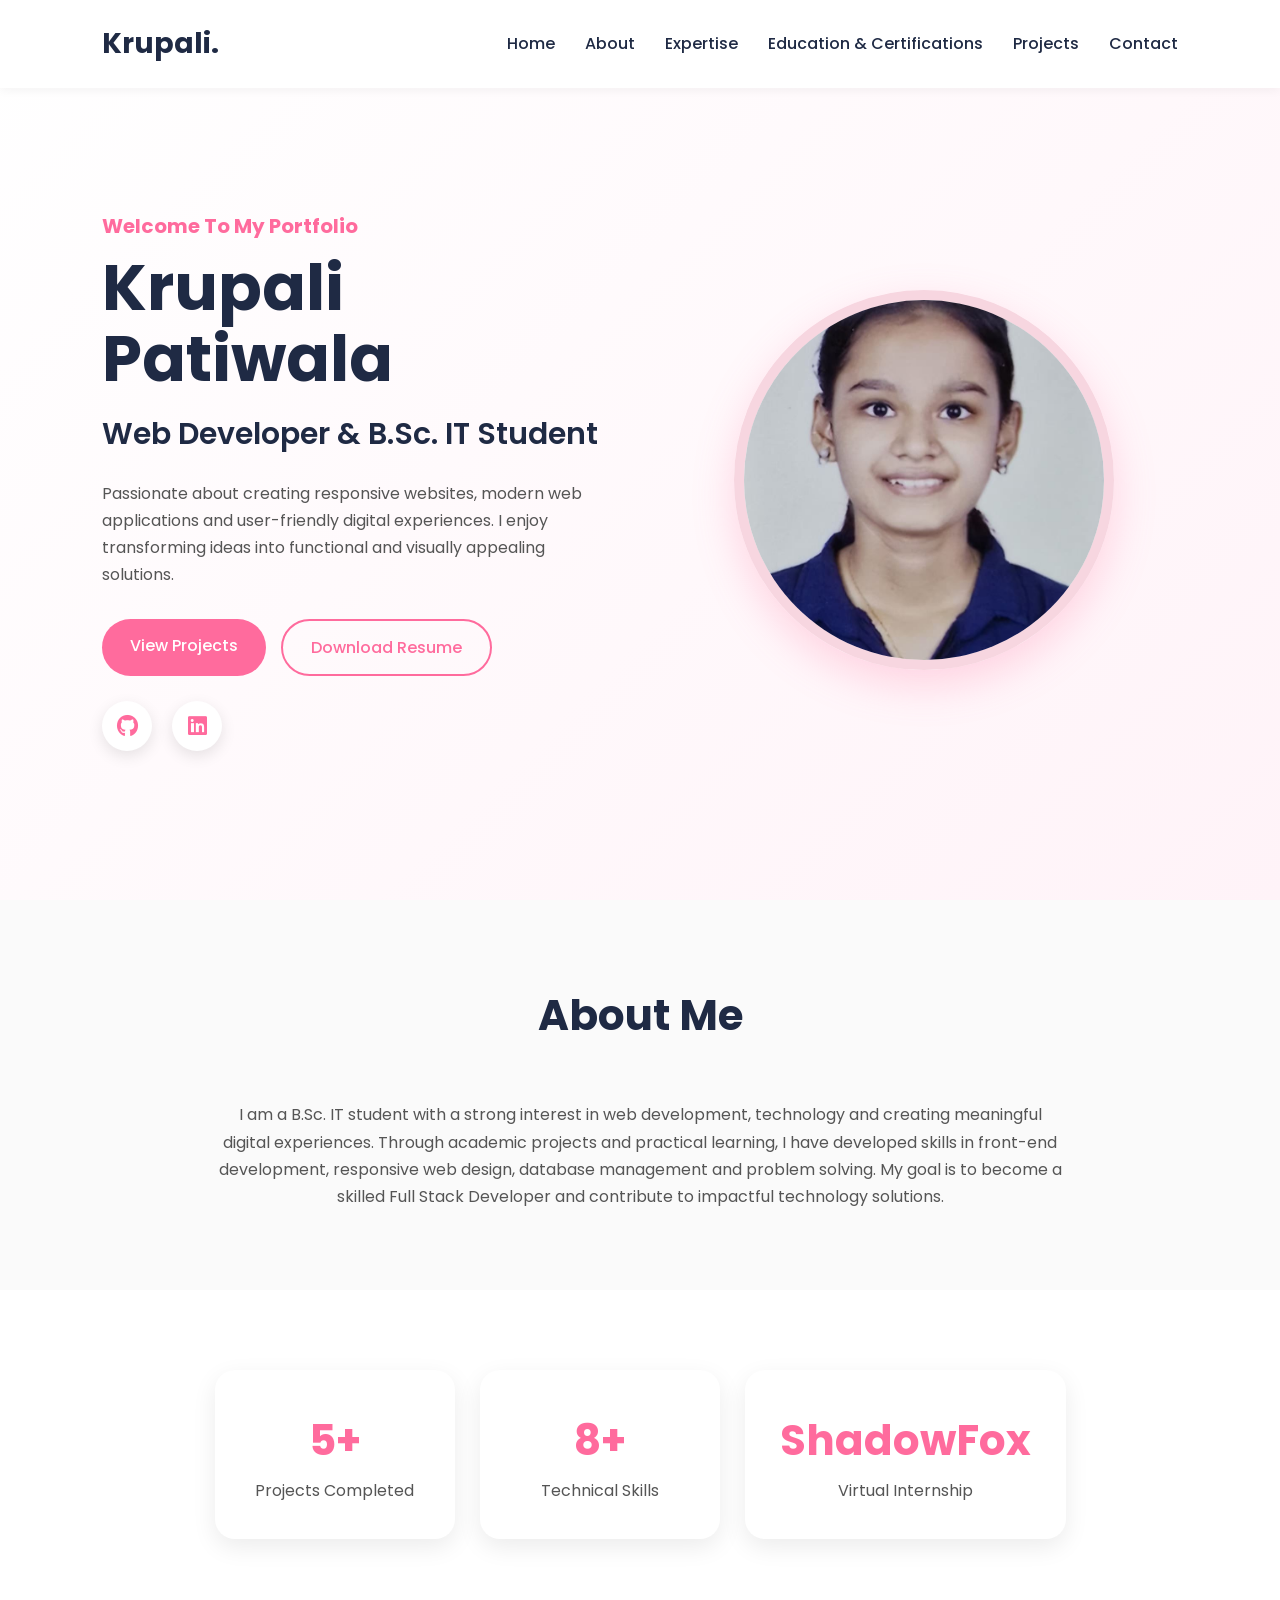
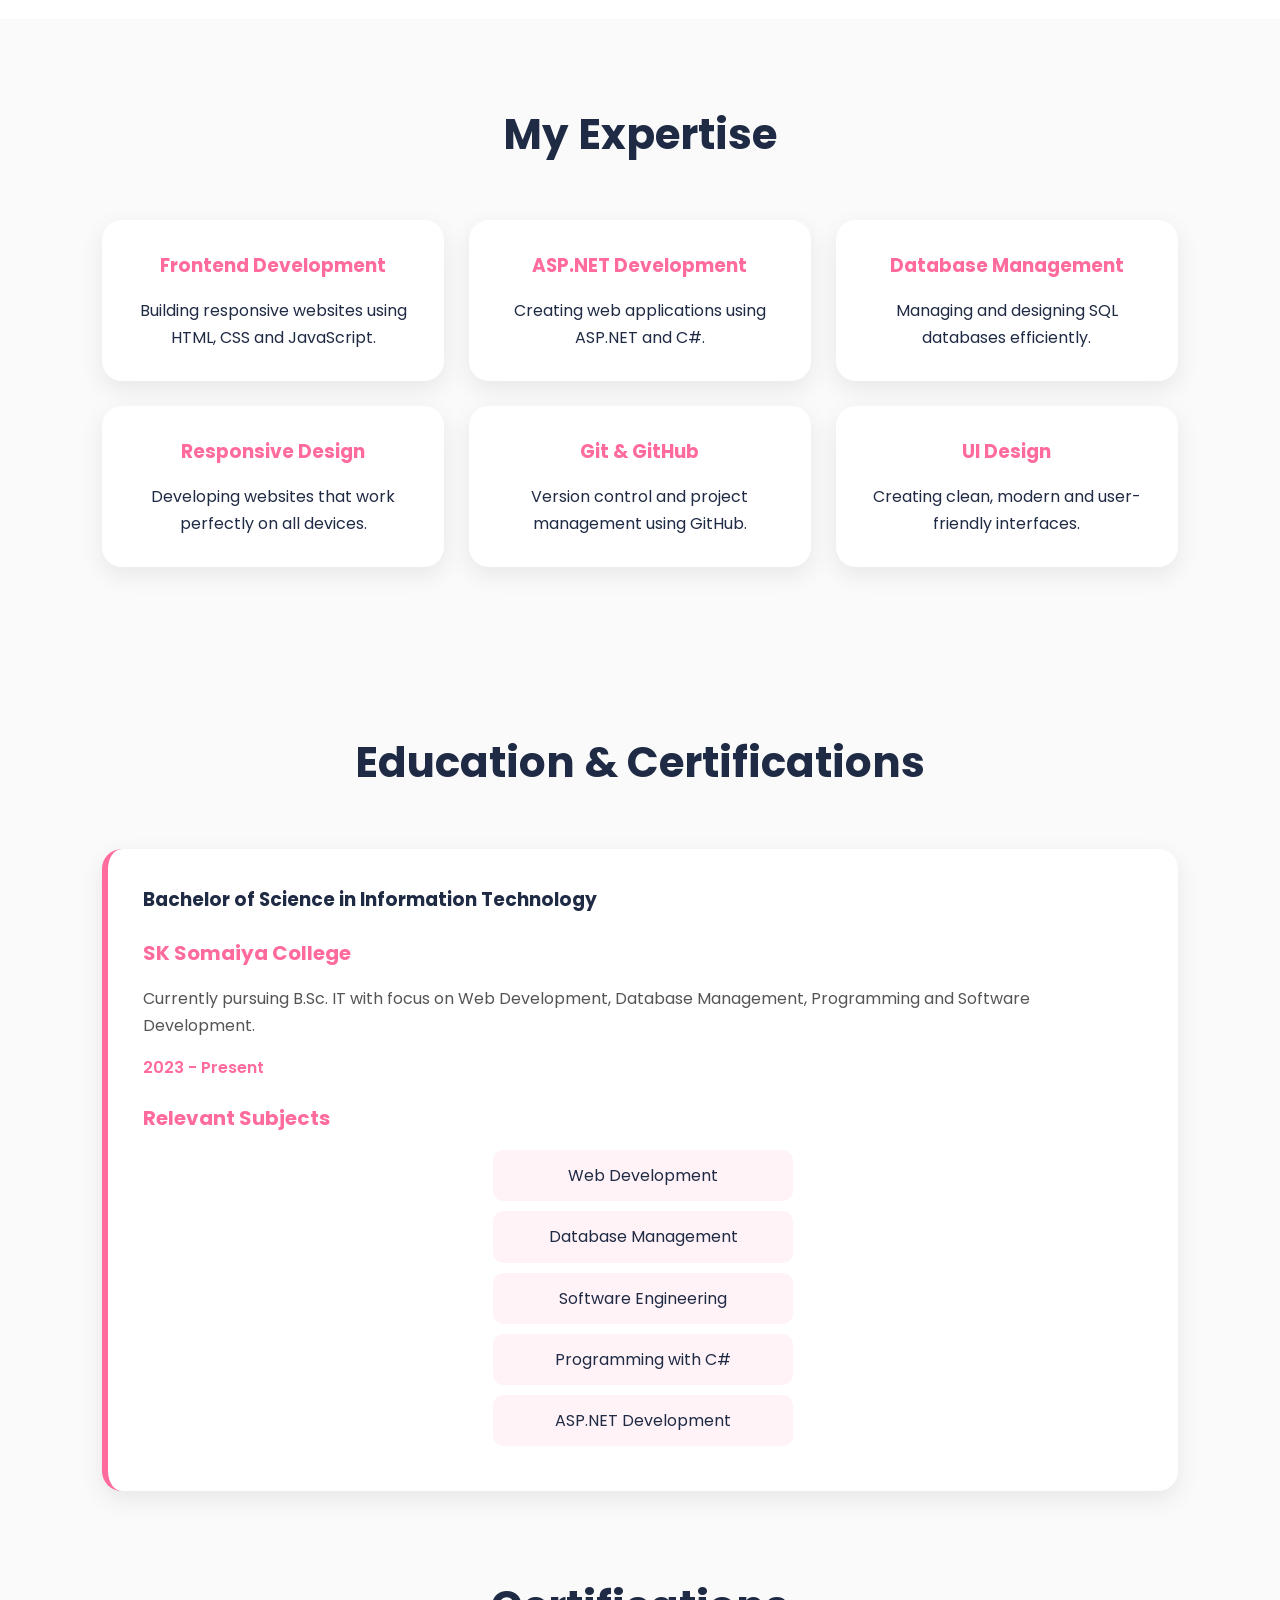
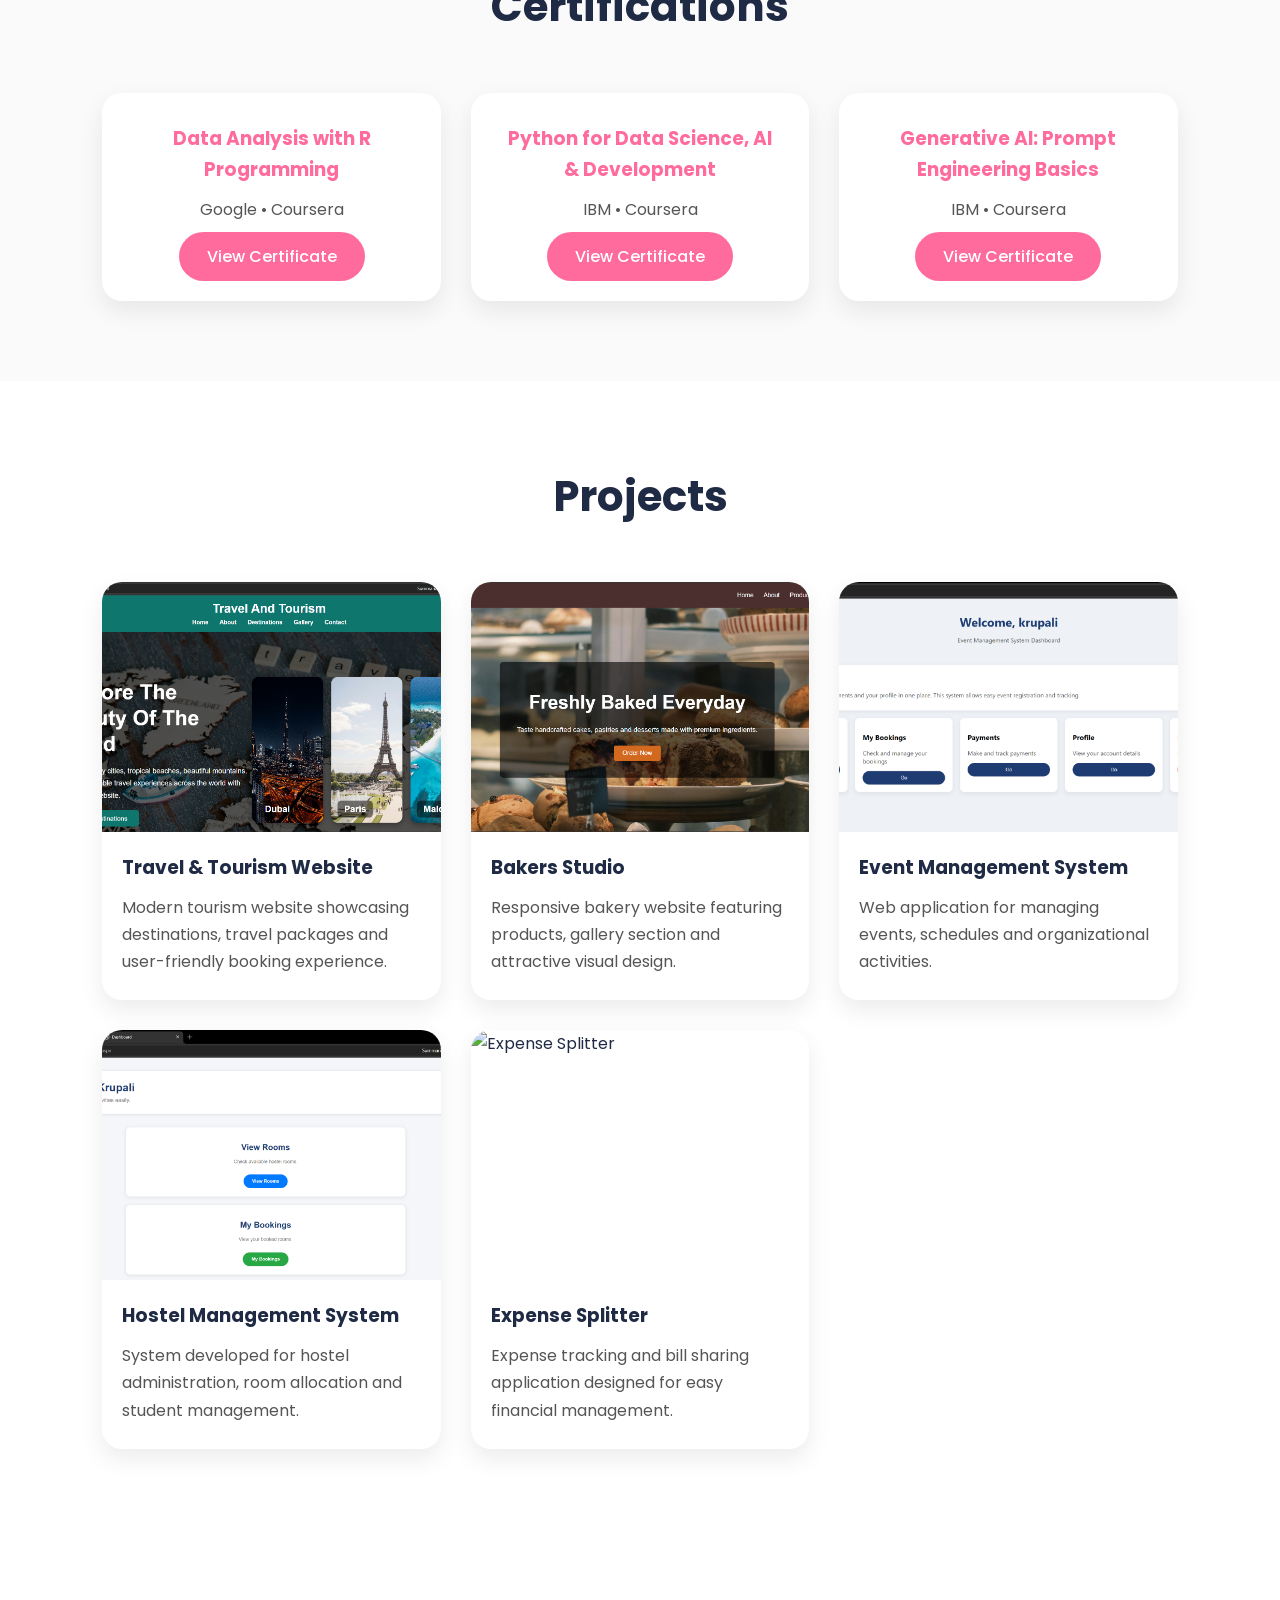
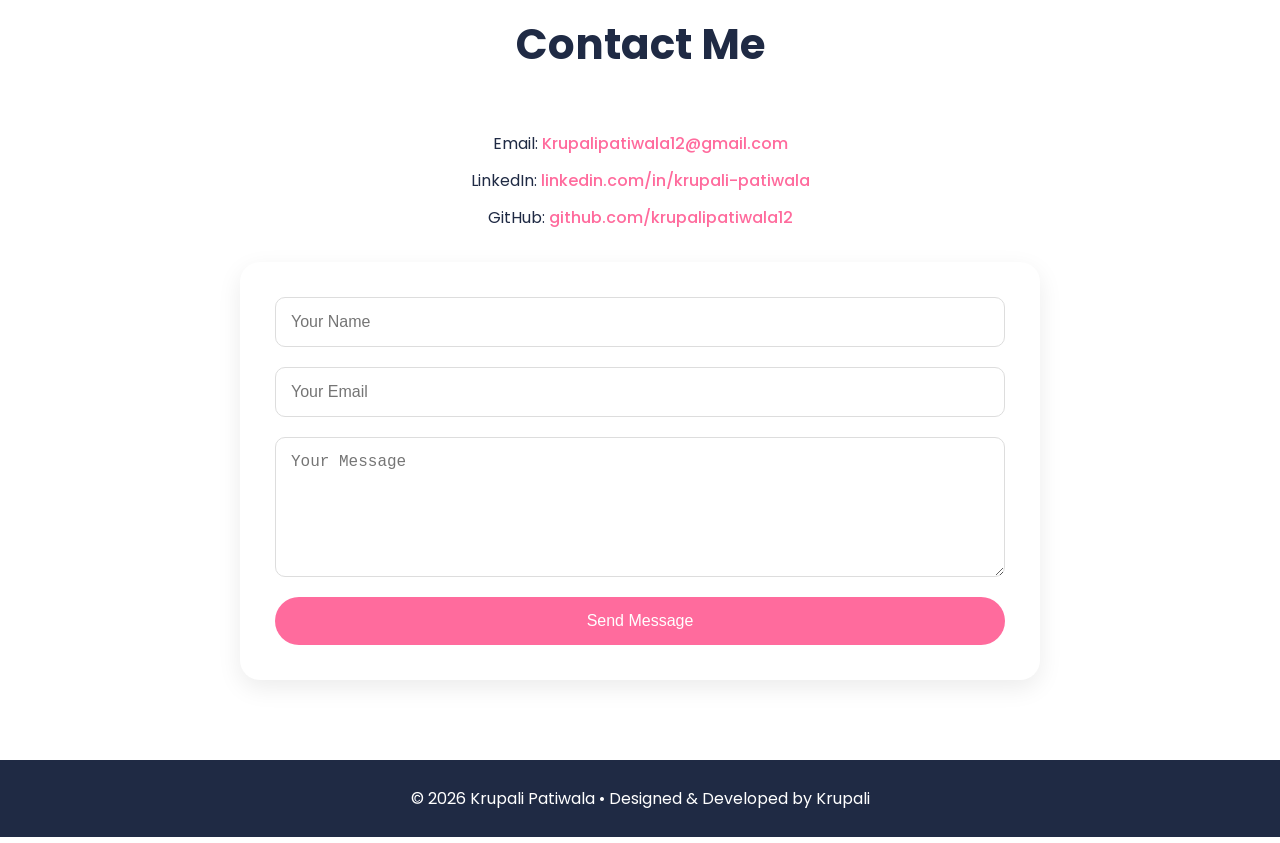
==== index.html @ ee4ca52f "Move website to root" ====
<!DOCTYPE html>
<html lang="en">

<head>
    <meta charset="UTF-8">
    <meta name="viewport" content="width=device-width, initial-scale=1.0">
    <title>Krupali Patiwala | Portfolio</title>

    <link rel="stylesheet" href="style.css">

    <link href="https://fonts.googleapis.com/css2?family=Poppins:wght@300;400;500;600;700&display=swap"
        rel="stylesheet">
    <link rel="stylesheet" href="https://cdnjs.cloudflare.com/ajax/libs/font-awesome/6.5.1/css/all.min.css">    
</head>

<body>

    <nav>
        <div class="logo">Krupali.</div>

        <ul class="nav-links">
    <li><a href="#home">Home</a></li>
    <li><a href="#about">About</a></li>
    <li><a href="#skills">Expertise</a></li>
    <li><a href="#education">Education & Certifications</a></li>
    <li><a href="#projects">Projects</a></li>
    <li><a href="#contact">Contact</a></li>
</ul>
    </nav>

    

    <section class="hero" id="home">

        <div class="hero-text">

            <h3>Welcome To My Portfolio</h3>

            <h1>Krupali Patiwala</h1>

            <h2>Web Developer & B.Sc. IT Student</h2>

            <p>
                Passionate about creating responsive websites,
                modern web applications and user-friendly digital experiences.
                I enjoy transforming ideas into functional and visually appealing solutions.
            </p>

          <div class="hero-buttons">

    <a href="#projects" class="btn">
        View Projects
    </a>

    <a href="resume/resume.pdf" class="btn-outline">
        Download Resume
    </a>

</div>

<div class="social-icons">

    <a href="https://github.com/krupalipatiwala12" target="_blank">
        <i class="fab fa-github"></i>
    </a>

    <a href="https://www.linkedin.com/in/krupali-patiwala" target="_blank">
        <i class="fab fa-linkedin"></i>
    </a>

</div>

        </div>

        <div class="hero-image">
            <img src="images/profile.jpg" alt="Profile Photo">
        </div>

    </section>

    

    <section class="about" id="about">

        <div class="section-title">
            <h2>About Me</h2>
        </div>

        <div class="about-content">

            <p>
                I am a B.Sc. IT student with a strong interest in web development,
                technology and creating meaningful digital experiences.

                Through academic projects and practical learning,
                I have developed skills in front-end development,
                responsive web design, database management and problem solving.

                My goal is to become a skilled Full Stack Developer and
                contribute to impactful technology solutions.
            </p>

        </div>

    </section>

    

    <section class="stats">

        <div class="stat-box">
            <h2>5+</h2>
            <p>Projects Completed</p>
        </div>

        <div class="stat-box">
            <h2>8+</h2>
            <p>Technical Skills</p>
        </div>

        <div class="stat-box">
            <h2>ShadowFox</h2>
            <p>Virtual Internship</p>
        </div>

    </section>

    <section class="expertise" id="skills">

    <div class="section-title">
        <h2>My Expertise</h2>
    </div>

    <div class="expertise-grid">

        <div class="expertise-card">
            <h3>Frontend Development</h3>
            <p>Building responsive websites using HTML, CSS and JavaScript.</p>
        </div>

        <div class="expertise-card">
            <h3>ASP.NET Development</h3>
            <p>Creating web applications using ASP.NET and C#.</p>
        </div>

        <div class="expertise-card">
            <h3>Database Management</h3>
            <p>Managing and designing SQL databases efficiently.</p>
        </div>

        <div class="expertise-card">
            <h3>Responsive Design</h3>
            <p>Developing websites that work perfectly on all devices.</p>
        </div>

        <div class="expertise-card">
            <h3>Git & GitHub</h3>
            <p>Version control and project management using GitHub.</p>
        </div>

        <div class="expertise-card">
            <h3>UI Design</h3>
            <p>Creating clean, modern and user-friendly interfaces.</p>
        </div>

    </div>

</section>

<section class="education" id="education">

    <div class="section-title">
        <h2>Education & Certifications</h2>
    </div>

    <div class="education-card">

        <h3>Bachelor of Science in Information Technology</h3>

        <h4>SK Somaiya College</h4>

        <p>
            Currently pursuing B.Sc. IT with focus on
            Web Development, Database Management,
            Programming and Software Development.
        </p>

        <span>2023 - Present</span>

        <h4 class="subject-heading">Relevant Subjects</h4>

        <ul class="subjects-list">
            <li>Web Development</li>
            <li>Database Management</li>
            <li>Software Engineering</li>
            <li>Programming with C#</li>
            <li>ASP.NET Development</li>
        </ul>

    </div>

    <div class="section-title certificate-title">
        <h2>Certifications</h2>
    </div>

    <div class="certificate-container">

        <div class="certificate-card">
            <h3>Data Analysis with R Programming</h3>
            <p>Google • Coursera</p>
            <a href="certificate/Data-Analysis-with-R-Programming.pdf"
               target="_blank"
               class="btn">
               View Certificate
            </a>
        </div>

        <div class="certificate-card">
            <h3>Python for Data Science, AI & Development</h3>
            <p>IBM • Coursera</p>
            <a href="certificate/Python-for-Data-Science-AI-and-Development.pdf"
               target="_blank"
               class="btn">
               View Certificate
            </a>
        </div>

        <div class="certificate-card">
            <h3>Generative AI: Prompt Engineering Basics</h3>
            <p>IBM • Coursera</p>
            <a href="certificate/Generative-AI-Prompt-Engineering-Basics.pdf"
               target="_blank"
               class="btn">
               View Certificate
            </a>
        </div>

    </div>

</section>

    <section class="projects" id="projects">

        <div class="section-title">
            <h2>Projects</h2>
        </div>

        <div class="project-container">

            <div class="project-card">

                <img src="images/travel-tourism.png" alt="Travel & Tourism">

                <h3>Travel & Tourism Website</h3>

                <p>
                    Modern tourism website showcasing destinations,
                    travel packages and user-friendly booking experience.
                </p>

            </div>

            <div class="project-card">

                <img src="images/bakers-studio.png" alt="Bakers Studio">

                <h3>Bakers Studio</h3>

                <p>
                    Responsive bakery website featuring products,
                    gallery section and attractive visual design.
                </p>

            </div>

            <div class="project-card">

                <img src="images/event-management.png" alt="Event Management">

                <h3>Event Management System</h3>

                <p>
                    Web application for managing events,
                    schedules and organizational activities.
                </p>

            </div>

            <div class="project-card">

                <img src="images/hostel-management.png" alt="Hostel Management">

                <h3>Hostel Management System</h3>

                <p>
                    System developed for hostel administration,
                    room allocation and student management.
                </p>

            </div>

            <div class="project-card">

                <img src="images/expense-splitter.png" alt="Expense Splitter">

                <h3>Expense Splitter</h3>

                <p>
                    Expense tracking and bill sharing application
                    designed for easy financial management.
                </p>

            </div>

        </div>

    </section>



    <section class="contact" id="contact">

        <div class="section-title">
            <h2>Contact Me</h2>
        </div>

        <div class="contact-container">

            <div class="contact-info">

                <p>Email:
                <a href="mailto:Krupalipatiwala12@gmail.com">
                Krupalipatiwala12@gmail.com
        </a>
                </p>

                <p>LinkedIn:
                <a href="https://www.linkedin.com/in/krupali-patiwala" target="_blank">
                linkedin.com/in/krupali-patiwala
        </a>
                </p>

                <p>GitHub:
                <a href="https://github.com/krupalipatiwala12" target="_blank">
                github.com/krupalipatiwala12
        </a>
           </p>

            </div>

            <form>

                <input type="text" placeholder="Your Name" required>

                <input type="email" placeholder="Your Email" required>

                <textarea rows="6" placeholder="Your Message"></textarea>

                <button type="submit">
                    Send Message
                </button>

            </form>
       <p id="success-message">
          Message Sent Successfully 
      </p>
        </div>

    </section>

    

    <footer>

        <p>
            © 2026 Krupali Patiwala • Designed & Developed by Krupali
        </p>

    </footer>

    <script src="script.js"></script>

</body>

</html>
---- style.css ----
*{
    margin:0;
    padding:0;
    box-sizing:border-box;
}

html{
    scroll-behavior:smooth;
}

body{
    font-family:'Poppins',sans-serif;
    background:#ffffff;
    color:#1F2A44;
    line-height:1.7;
}

nav{
    position:fixed;
    top:0;
    width:100%;
    background:#ffffff;
    display:flex;
    justify-content:space-between;
    align-items:center;
    padding:20px 8%;
    box-shadow:0 2px 15px rgba(0,0,0,0.08);
    z-index:1000;
}

.logo{
    font-size:28px;
    font-weight:700;
    color:#1F2A44;
}

.nav-links{
    display:flex;
    list-style:none;
    gap:30px;
}

.nav-links a{
    text-decoration:none;
    color:#1F2A44;
    font-weight:500;
    transition:.3s;
}

.nav-links a:hover{
    color:#ff6b9d;
}

.hero{
    min-height:100vh;
    display:flex;
    justify-content:space-between;
    align-items:center;
    gap:60px;
    padding:140px 8% 80px;
    background:linear-gradient(135deg,#ffffff,#fff3f8);
}

.hero-text{
    flex:1;
}

.hero-text h3{
    color:#ff6b9d;
    margin-bottom:10px;
    font-size:20px;
}

.hero-text h1{
    font-size:64px;
    line-height:1.1;
    margin-bottom:15px;
}

.hero-text h2{
    font-size:30px;
    font-weight:600;
    margin-bottom:20px;
}

.hero-text p{
    color:#555;
    max-width:650px;
    margin-bottom:30px;
}

.hero-buttons{
    display:flex;
    gap:15px;
}

.btn{
    background:#ff6b9d;
    color:white;
    text-decoration:none;
    padding:13px 28px;
    border-radius:30px;
    transition:.3s;
    font-weight:500;
}

.btn:hover{
    transform:translateY(-4px);
}

.btn-outline{
    border:2px solid #ff6b9d;
    color:#ff6b9d;
    text-decoration:none;
    padding:13px 28px;
    border-radius:30px;
    transition:.3s;
    font-weight:500;
}

.btn-outline:hover{
    background:#ff6b9d;
    color:white;
}

.hero-image{
    flex:1;
    display:flex;
    justify-content:center;
}

.hero-image img{
    width:380px;
    height:380px;
    object-fit:cover;
    border-radius:50%;
    border:10px solid #F7D6E0;
    box-shadow:0 15px 40px rgba(255,107,157,0.25);
}

section{
    padding:100px 8%;
}

.section-title{
    text-align:center;
    margin-bottom:50px;
}

.section-title h2{
    font-size:42px;
}

.about{
    background:#fafafa;
}

.about-content{
    max-width:850px;
    margin:auto;
    text-align:center;
    color:#555;
}

.stats{
    display:flex;
    justify-content:center;
    gap:25px;
    flex-wrap:wrap;
}

.stat-box{
    background:white;
    min-width:240px;
    padding:35px;
    border-radius:20px;
    text-align:center;
    box-shadow:0 8px 25px rgba(0,0,0,0.08);
}

.stat-box h2{
    font-size:42px;
    color:#ff6b9d;
}

.stat-box p{
    color:#555;
}


.education{
    background:#fafafa;
}

.education-card h3{
    margin-bottom:15px;
}

.education-card p{
    margin-bottom:10px;
}

.education-card span{
    color:#ff6b9d;
    font-weight:600;
}

.project-container{
    display:grid;
    grid-template-columns:repeat(auto-fit,minmax(280px,1fr));
    gap:30px;
}

.project-card{
    background:white;
    border-radius:20px;
    overflow:hidden;
    box-shadow:0 10px 25px rgba(0,0,0,0.08);
    transition:.3s;
}

.project-card:hover{
    transform:translateY(-8px);
}

.project-card img{
    width:100%;
    height:250px;
    object-fit:cover;
    display:block;
    transition:.4s;
}

.project-card:hover img{
    transform:scale(1.05);
}

.project-card h3{
    padding:20px 20px 10px;
}

.project-card p{
    padding:0 20px 25px;
    color:#555;
}

.contact-container{
    max-width:800px;
    margin:auto;
}

.contact-info{
    text-align:center;
    margin-bottom:30px;
}

.contact-info p{
    margin-bottom:10px;
}

form{
    display:flex;
    flex-direction:column;
    gap:20px;
}

input,
textarea{
    padding:15px;
    border:1px solid #ddd;
    border-radius:10px;
    font-size:16px;
    outline:none;
}

input:focus,
textarea:focus{
    border-color:#ff6b9d;
}

button{
    background:#ff6b9d;
    color:white;
    border:none;
    padding:15px;
    border-radius:30px;
    font-size:16px;
    cursor:pointer;
    transition:.3s;
}

button:hover{
    transform:translateY(-4px);
}

footer{
    background:#1F2A44;
    color:white;
    text-align:center;
    padding:25px;
}

@media(max-width:900px){

    nav{
        flex-direction:column;
        gap:15px;
    }

    .nav-links{
        flex-wrap:wrap;
        justify-content:center;
        gap:15px;
    }

    .hero{
        flex-direction:column-reverse;
        text-align:center;
        padding-top:180px;
    }

    .hero-buttons{
        justify-content:center;
    }

    .hero-text h1{
        font-size:42px;
    }

    .hero-text h2{
        font-size:24px;
    }

    .hero-image img{
        width:280px;
        height:280px;
    }

    .stats{
        flex-direction:column;
        align-items:center;
    }

    .stat-box{
        width:100%;
        max-width:300px;
    }
}

#success-message {
    display: none;
    text-align: center;
    color: #28a745;
    font-weight: 600;
    margin-top: 15px;
}

.contact-info a{
    color:#ff6b9d;
    text-decoration:none;
    font-weight:500;
}

.contact-info a:hover{
    text-decoration:underline;
}

.expertise{
    background:#fafafa;
}

.expertise-grid{
    display:grid;
    grid-template-columns:repeat(auto-fit,minmax(280px,1fr));
    gap:25px;
}

.expertise-card{
    background:white;
    padding:30px;
    border-radius:20px;
    text-align:center;
    box-shadow:0 8px 25px rgba(0,0,0,0.08);
    transition:0.3s;
}

.expertise-card:hover{
    transform:translateY(-8px);
}

.expertise-card h3{
    color:#ff6b9d;
    margin-bottom:15px;
}

.certificate-container{
    display:grid;
    grid-template-columns:repeat(auto-fit,minmax(320px,1fr));
    gap:30px;
}

.certificate-card{
    background:white;
    padding:30px;
    border-radius:20px;
    text-align:center;
    box-shadow:0 10px 25px rgba(0,0,0,0.08);
    transition:0.3s;
}

.certificate-card:hover{
    transform:translateY(-8px);
}

.certificate-card h3{
    color:#ff6b9d;
    margin-bottom:10px;
}

.certificate-card p{
    color:#555;
    margin-bottom:20px;
}

.education-card{
    background:white;
    padding:35px;
    border-radius:20px;
    box-shadow:0 8px 25px rgba(0,0,0,0.08);
    border-left:6px solid #ff6b9d;
    transition:0.3s;
    text-align:left;
}

.education-card:hover{
    transform:translateY(-5px);
}

.education-card h3{
    margin-bottom:8px;
}

.education-card h4{
    color:#ff6b9d;
    margin-bottom:15px;
}

.education-card p{
    color:#555;
    margin-bottom:15px;
}

.education-card span{
    font-weight:600;
}


form{
    background:white;
    padding:35px;
    border-radius:20px;
    box-shadow:0 8px 25px rgba(0,0,0,0.08);
}

.projects,
.education,
.contact,
.expertise,
.about{
    scroll-margin-top:120px;
}

section{
    padding: 80px 8%;
}

.education-card h4{
    margin-top:20px;
    color:#ff6b9d;
    font-size:20px;
}

.subject-heading{
    margin-top:25px;
    color:#ff6b9d;
}

.subjects-list{
    list-style:none;
    margin-top:15px;
    padding:0;
}

.subjects-list li{
    background:#fff3f8;
    padding:12px;
    margin:10px auto;
    border-radius:10px;
    max-width:300px;
    text-align:center;
}

.certificate-title{
    margin-top:80px;
}


.social-icons{
    display:flex;
    gap:20px;
    margin-top:25px;
}

.social-icons a{
    width:50px;
    height:50px;
    display:flex;
    align-items:center;
    justify-content:center;
    background:white;
    color:#ff6b9d;
    border-radius:50%;
    text-decoration:none;
    font-size:22px;
    box-shadow:0 5px 15px rgba(0,0,0,0.1);
    transition:0.3s;
}

.social-icons a:hover{
    transform:translateY(-5px);
    background:#ff6b9d;
    color:white;
}

@media(max-width:900px){

    .social-icons{
        justify-content:center;
    }

}

@media(max-width:900px){

    nav{
        flex-direction:column;
        gap:10px;
        padding:15px;
    }

    .nav-links{
        flex-wrap:wrap;
        justify-content:center;
        gap:12px;
        font-size:14px;
    }

    .hero{
        flex-direction:column-reverse;
        text-align:center;
        padding:170px 20px 80px;
    }

    .hero-image img{
        width:250px;
        height:250px;
    }

    .hero-text h1{
        font-size:38px;
    }

    .hero-text h2{
        font-size:20px;
    }

    .hero-text p{
        font-size:15px;
    }

.hero-buttons{
    flex-direction:column;
    align-items:center;
}

.btn,
.btn-outline{
    width:220px;
    text-align:center;
}

    .social-icons{
        justify-content:center;
    }

    .project-container,
    .expertise-grid,
    .certificate-container{
        grid-template-columns:1fr;
    }

    .section-title h2{
        font-size:30px;
    }

    section{
        padding:70px 20px;
    }

    .education-card,
    form{
        padding:25px;
    }

    .project-card img{
        height:220px;
    }
}

.btn,
.btn-outline{
    transition:0.3s ease;
}

.btn:hover,
.btn-outline:hover{
    transform:translateY(-4px) scale(1.03);
}

.hero-text{
    animation:fadeUp 1s ease;
}

.hero-image{
    animation:fadeIn 1.2s ease;
}

@keyframes fadeUp{
    from{
        opacity:0;
        transform:translateY(30px);
    }
    to{
        opacity:1;
        transform:translateY(0);
    }
}

@keyframes fadeIn{
    from{
        opacity:0;
        transform:scale(.9);
    }
    to{
        opacity:1;
        transform:scale(1);
    }
}
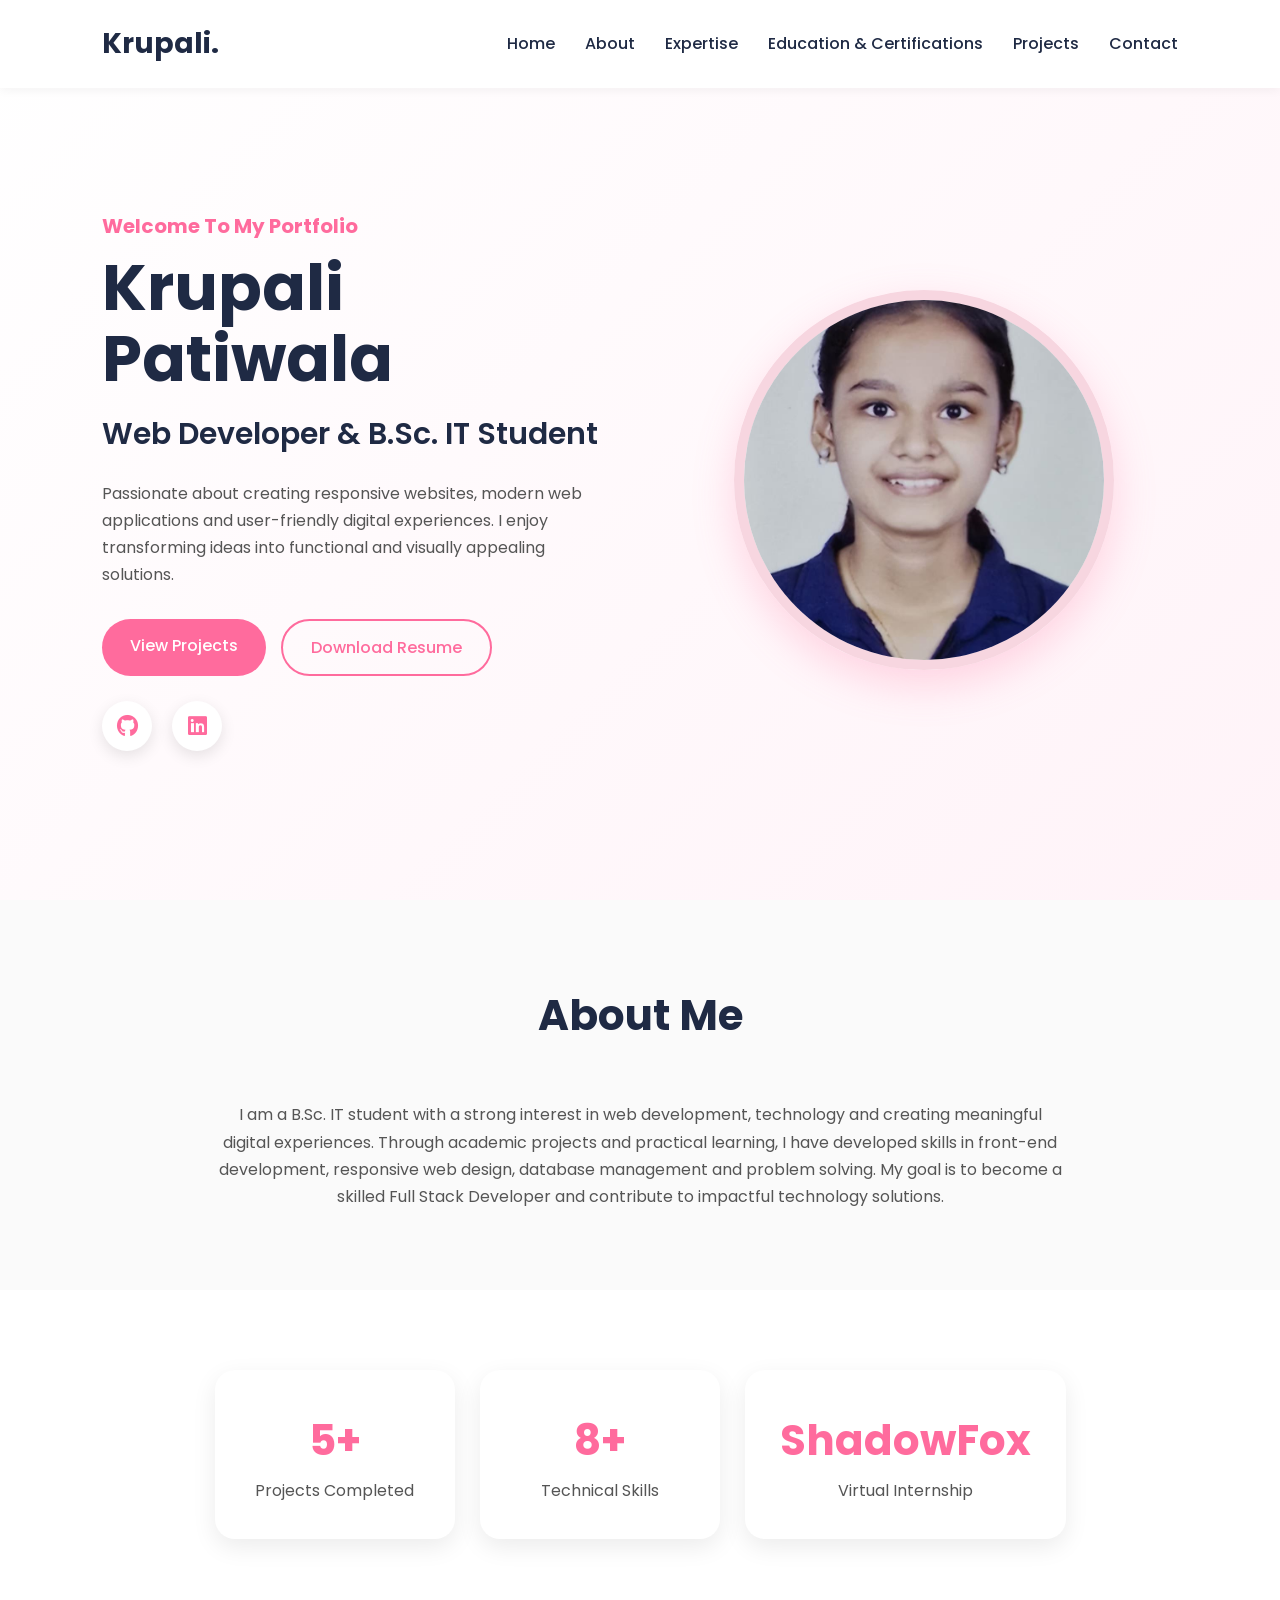
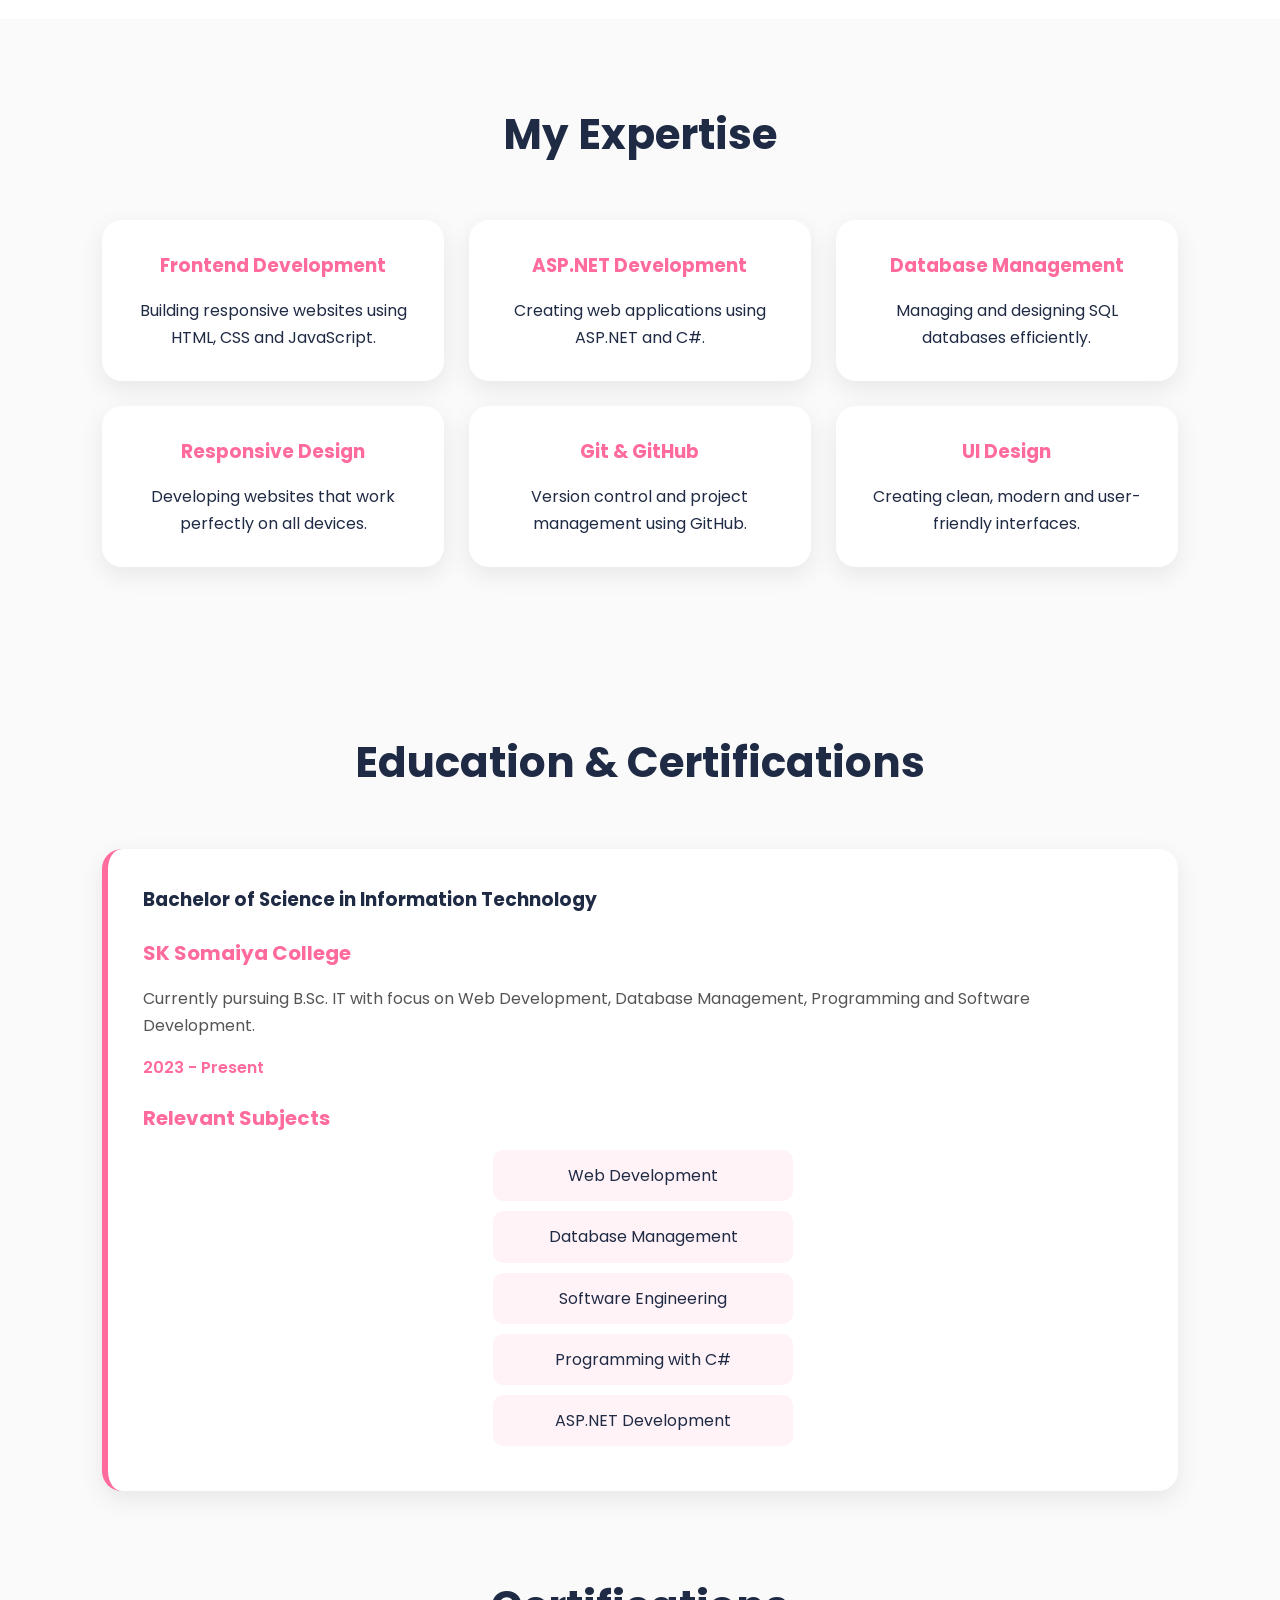
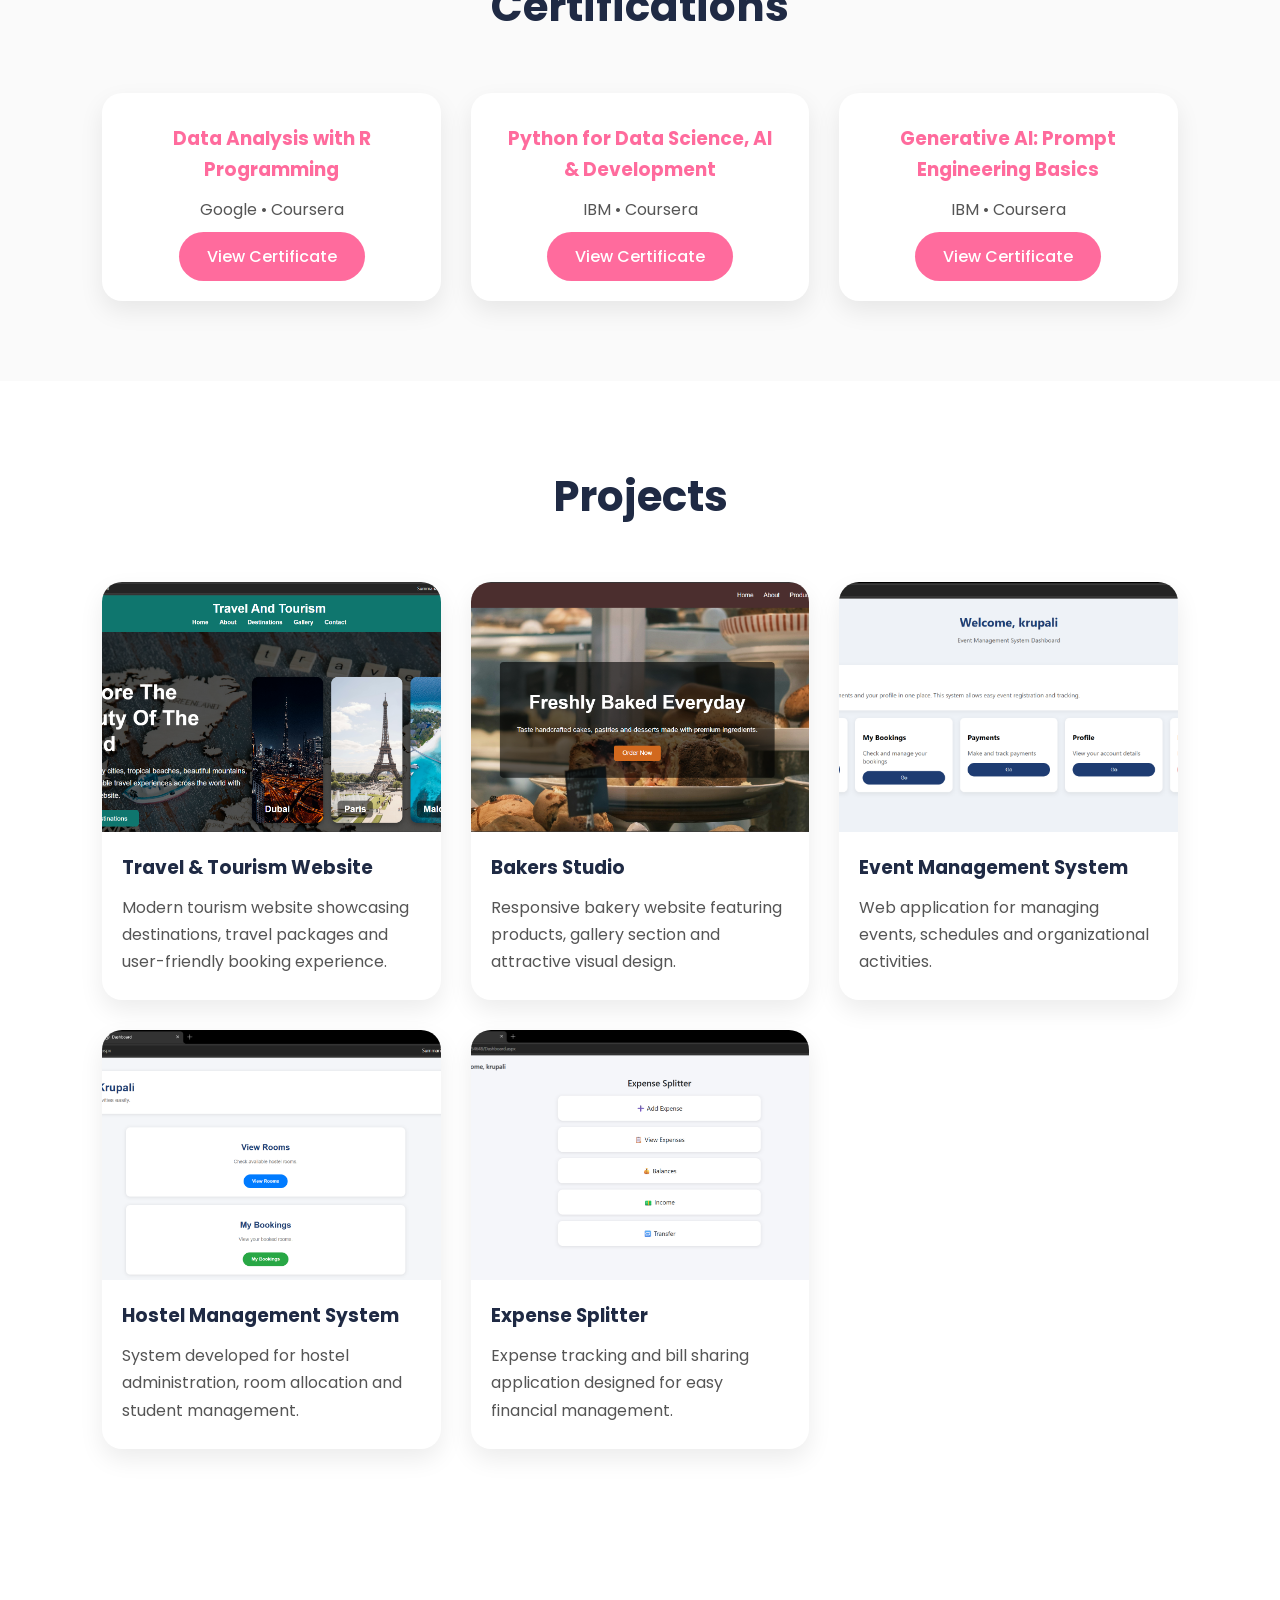
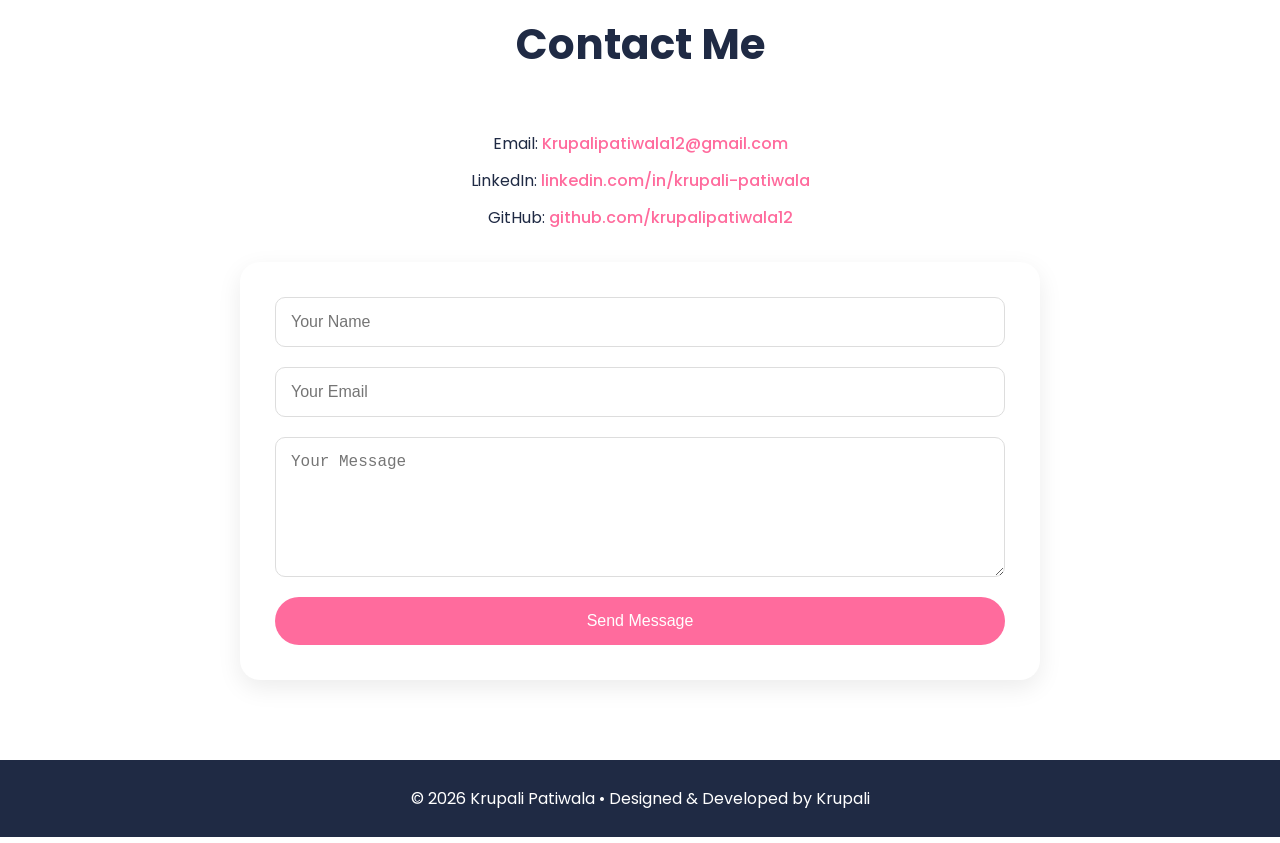
==== commit daf079e8: "Fix broken Expense Splitter image path" ====
--- a/index.html
+++ b/index.html
@@ -301,7 +301,7 @@
 
             <div class="project-card">
 
-                <img src="images/expense-splitter.png" alt="Expense Splitter">
+                <img src="images/expense.png" alt="Expense Splitter">
 
                 <h3>Expense Splitter</h3>
 
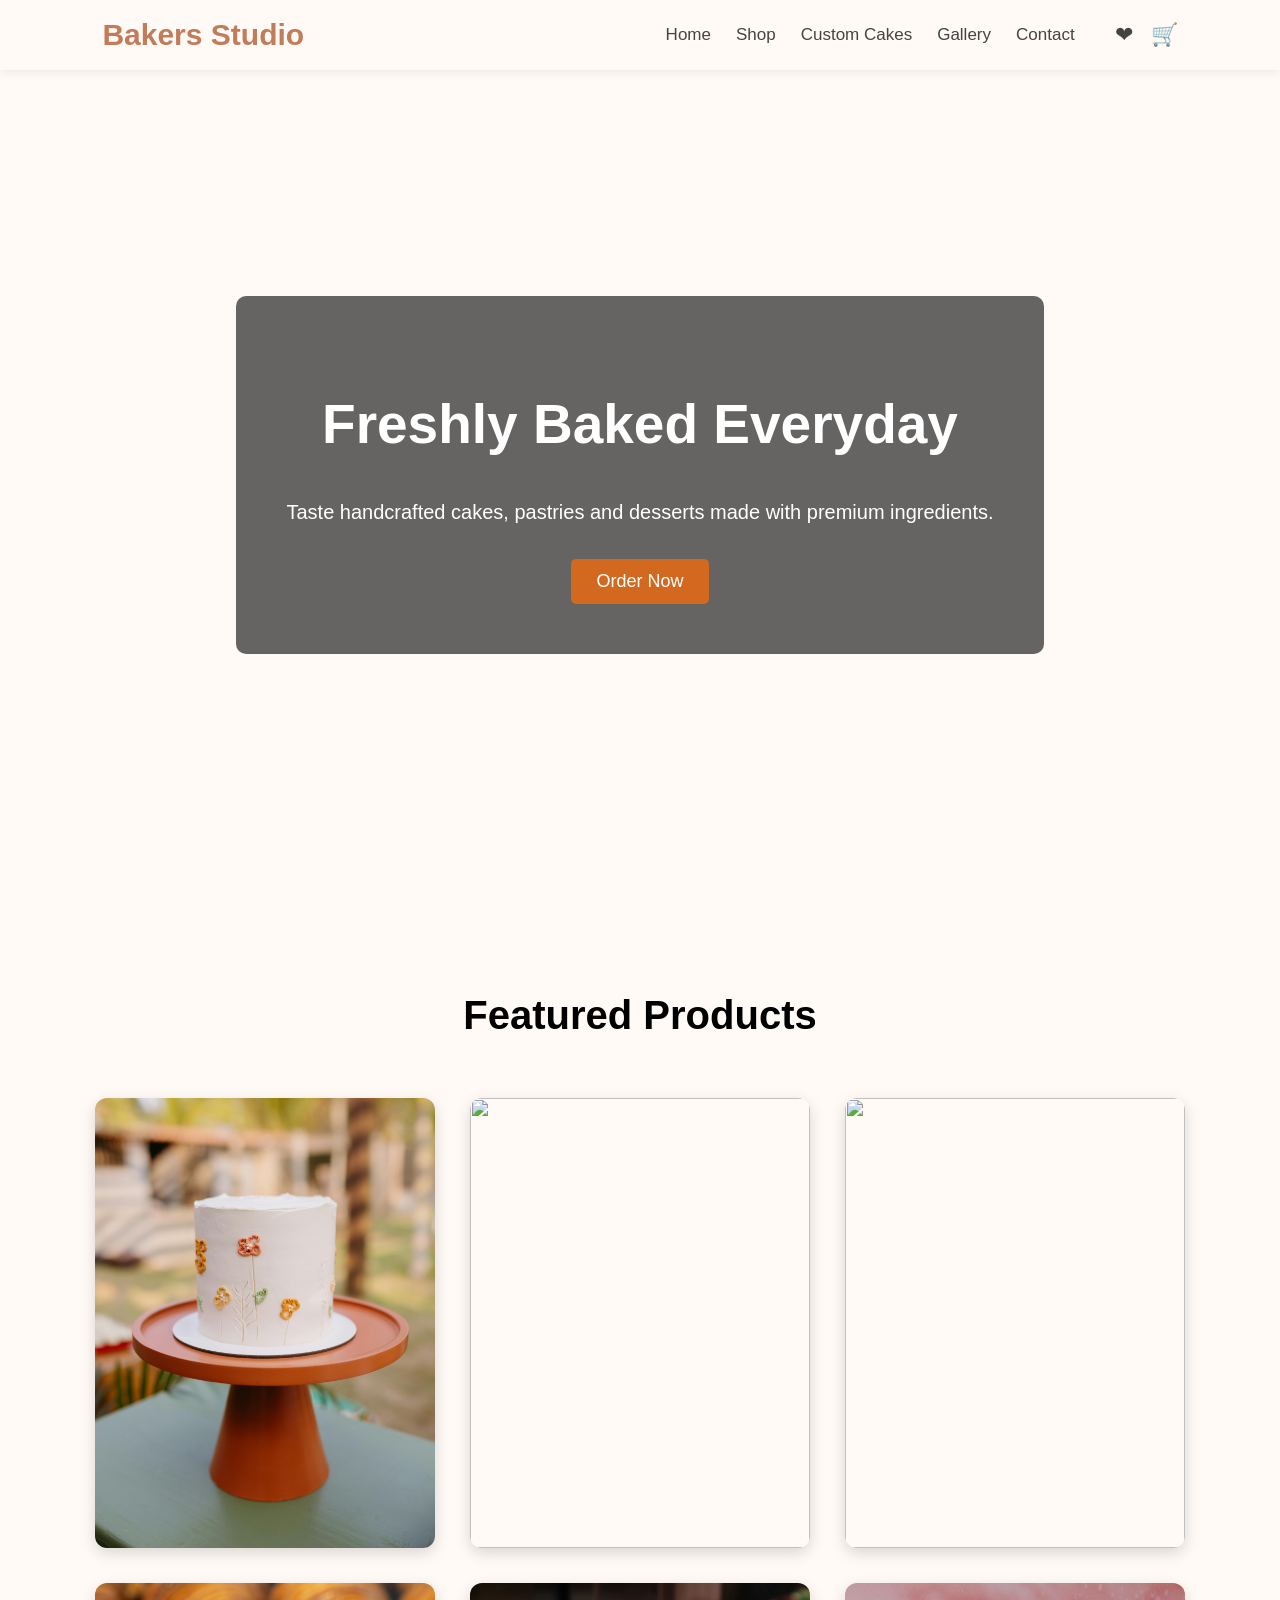
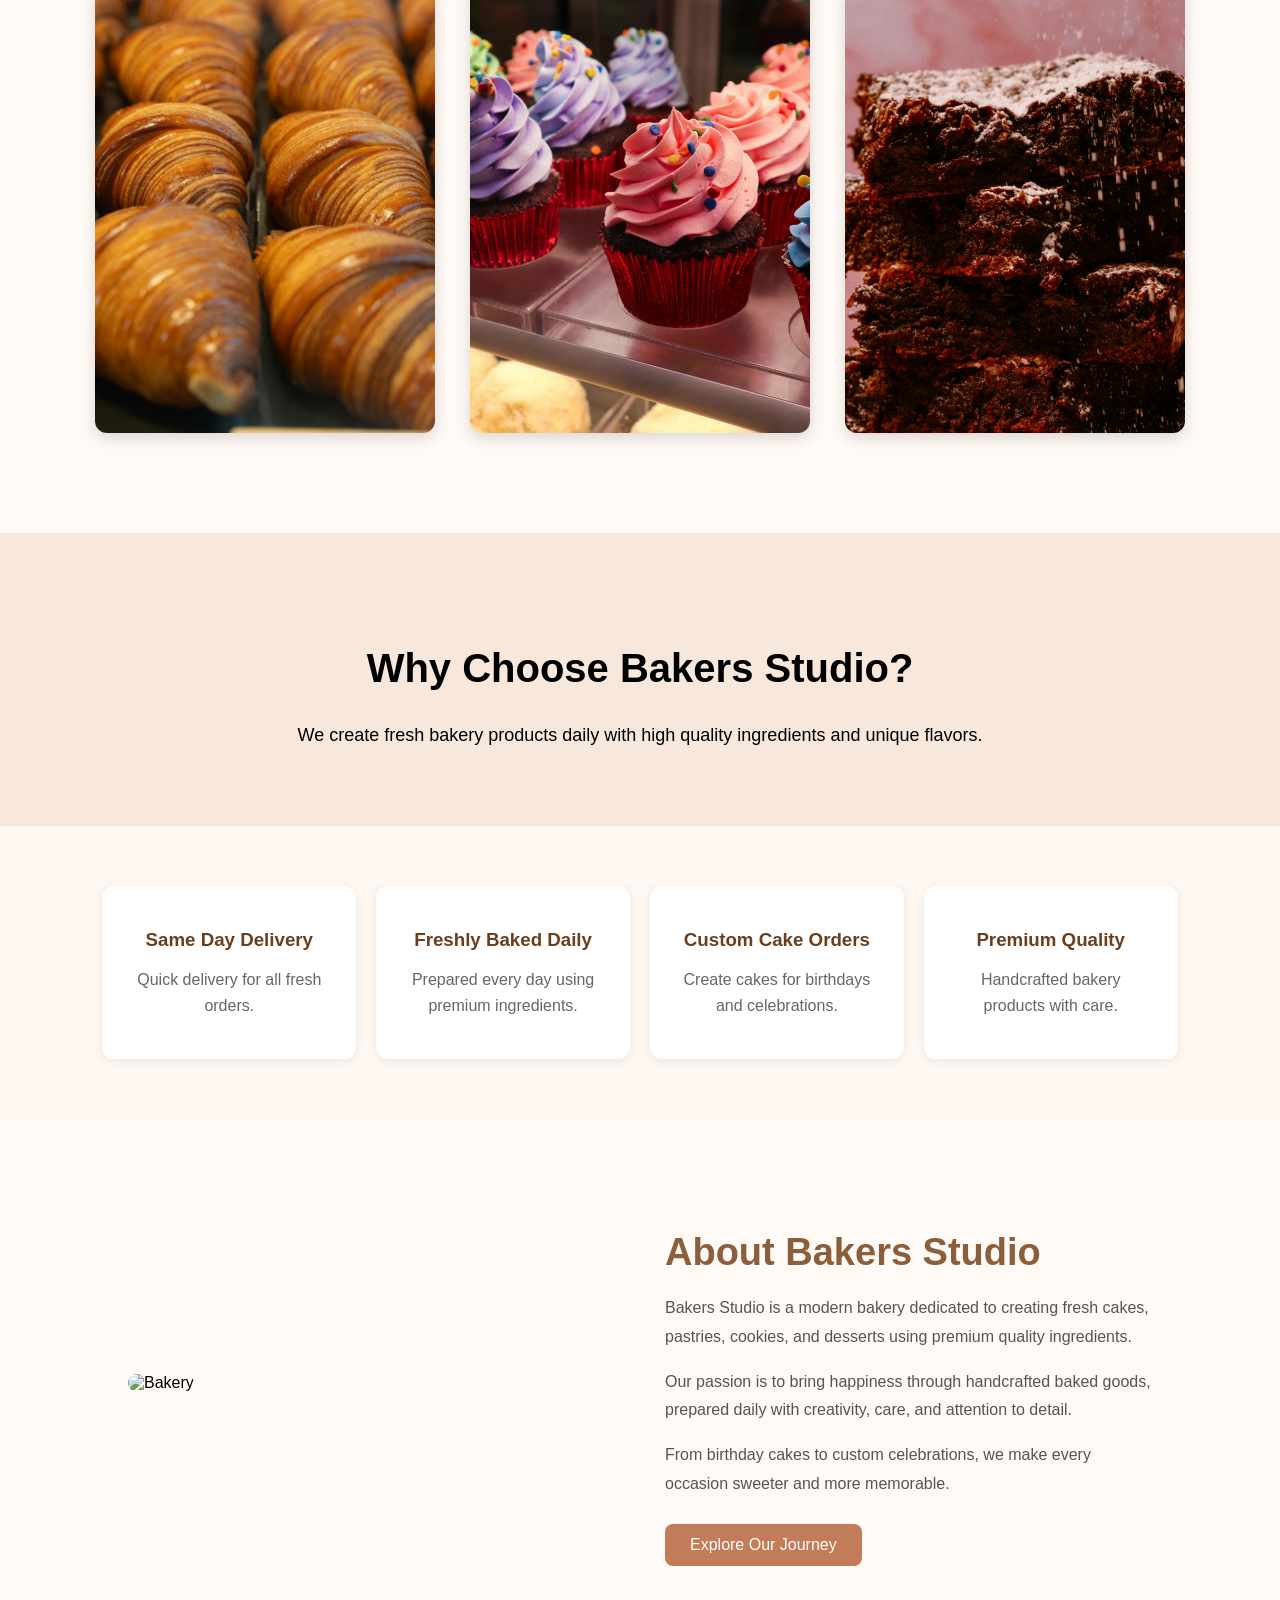
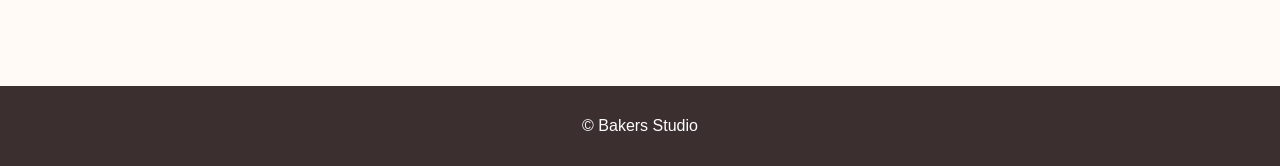
==== commit f4b0cddc: "Initial commit" ====
--- a/index.html
+++ b/index.html
@@ -1,385 +1,185 @@
 <!DOCTYPE html>
-<html lang="en">
+<html>
 
 <head>
-    <meta charset="UTF-8">
-    <meta name="viewport" content="width=device-width, initial-scale=1.0">
-    <title>Krupali Patiwala | Portfolio</title>
-
+<meta name="viewport" content="width=device-width, initial-scale=1.0">
+    <title>Bakers Studio</title>
     <link rel="stylesheet" href="style.css">
-
-    <link href="https://fonts.googleapis.com/css2?family=Poppins:wght@300;400;500;600;700&display=swap"
-        rel="stylesheet">
-    <link rel="stylesheet" href="https://cdnjs.cloudflare.com/ajax/libs/font-awesome/6.5.1/css/all.min.css">    
+    <link rel="stylesheet" href="https://cdnjs.cloudflare.com/ajax/libs/font-awesome/6.5.1/css/all.min.css">
 </head>
 
 <body>
 
+<header>
+
+    <div class="logo">
+        Bakers Studio
+    </div>
+
     <nav>
-        <div class="logo">Krupali.</div>
 
-        <ul class="nav-links">
-    <li><a href="#home">Home</a></li>
-    <li><a href="#about">About</a></li>
-    <li><a href="#skills">Expertise</a></li>
-    <li><a href="#education">Education & Certifications</a></li>
-    <li><a href="#projects">Projects</a></li>
-    <li><a href="#contact">Contact</a></li>
-</ul>
-    </nav>
+        <a href="index.html">Home</a>
 
-    
+        <a href="products.html">Shop</a>
 
-    <section class="hero" id="home">
+        <a href="customcake.html">Custom Cakes</a>
 
-        <div class="hero-text">
+        <a href="gallery.html">Gallery</a>
 
-            <h3>Welcome To My Portfolio</h3>
+        <a href="contact.html">Contact</a>
 
-            <h1>Krupali Patiwala</h1>
+        <div class="nav-icons">
 
-            <h2>Web Developer & B.Sc. IT Student</h2>
+            <a href="wishlist.html">
+                ❤
+            </a>
 
-            <p>
-                Passionate about creating responsive websites,
-                modern web applications and user-friendly digital experiences.
-                I enjoy transforming ideas into functional and visually appealing solutions.
-            </p>
-
-          <div class="hero-buttons">
-
-    <a href="#projects" class="btn">
-        View Projects
-    </a>
-
-    <a href="resume/resume.pdf" class="btn-outline">
-        Download Resume
-    </a>
-
-</div>
-
-<div class="social-icons">
-
-    <a href="https://github.com/krupalipatiwala12" target="_blank">
-        <i class="fab fa-github"></i>
-    </a>
-
-    <a href="https://www.linkedin.com/in/krupali-patiwala" target="_blank">
-        <i class="fab fa-linkedin"></i>
-    </a>
-
-</div>
+            <a href="cart.html">
+                🛒
+            </a>
 
         </div>
 
-        <div class="hero-image">
-            <img src="images/profile.jpg" alt="Profile Photo">
+    </nav>
+
+</header>
+
+<section class="hero">
+
+    <div class="overlay">
+
+        <h1>Freshly Baked Everyday</h1>
+
+        <p>
+            Taste handcrafted cakes, pastries and desserts
+            made with premium ingredients.
+        </p>
+
+        <a href="contact.html" class="btn">Order Now</a>
+
+    </div>
+
+</section>
+
+<section class="products">
+
+    <h2>Featured Products</h2>
+
+    <div class="product-container">
+
+        <div class="card">
+            <img src="images/cake.jpg">
+            <h3>Chocolate Cake</h3>
+            <p>Soft rich chocolate layered cake.</p>
         </div>
 
-    </section>
-
-    
-
-    <section class="about" id="about">
-
-        <div class="section-title">
-            <h2>About Me</h2>
+        <div class="card">
+            <img src="images/pastry.jpg">
+            <h3>Cheese Pastry</h3>
+            <p>Fresh creamy cheese pastries.</p>
         </div>
 
-        <div class="about-content">
-
-            <p>
-                I am a B.Sc. IT student with a strong interest in web development,
-                technology and creating meaningful digital experiences.
-
-                Through academic projects and practical learning,
-                I have developed skills in front-end development,
-                responsive web design, database management and problem solving.
-
-                My goal is to become a skilled Full Stack Developer and
-                contribute to impactful technology solutions.
-            </p>
-
+        <div class="card">
+            <img src="images/donut.jpg">
+            <h3>Classic Donuts</h3>
+            <p>Fresh glazed donuts every day.</p>
         </div>
 
-    </section>
-
-    
-
-    <section class="stats">
-
-        <div class="stat-box">
-            <h2>5+</h2>
-            <p>Projects Completed</p>
+        <div class="card">
+            <img src="images/croissant.jpg">
+            <h3>Butter Croissant</h3>
+            <p>Fresh flaky french croissants.</p>
         </div>
 
-        <div class="stat-box">
-            <h2>8+</h2>
-            <p>Technical Skills</p>
+        <div class="card">
+            <img src="images/cupcake.jpg">
+            <h3>Vanilla Cupcakes</h3>
+            <p>Soft cupcakes with creamy frosting.</p>
         </div>
 
-        <div class="stat-box">
-            <h2>ShadowFox</h2>
-            <p>Virtual Internship</p>
-        </div>
-
-    </section>
-
-    <section class="expertise" id="skills">
-
-    <div class="section-title">
-        <h2>My Expertise</h2>
-    </div>
-
-    <div class="expertise-grid">
-
-        <div class="expertise-card">
-            <h3>Frontend Development</h3>
-            <p>Building responsive websites using HTML, CSS and JavaScript.</p>
-        </div>
-
-        <div class="expertise-card">
-            <h3>ASP.NET Development</h3>
-            <p>Creating web applications using ASP.NET and C#.</p>
-        </div>
-
-        <div class="expertise-card">
-            <h3>Database Management</h3>
-            <p>Managing and designing SQL databases efficiently.</p>
-        </div>
-
-        <div class="expertise-card">
-            <h3>Responsive Design</h3>
-            <p>Developing websites that work perfectly on all devices.</p>
-        </div>
-
-        <div class="expertise-card">
-            <h3>Git & GitHub</h3>
-            <p>Version control and project management using GitHub.</p>
-        </div>
-
-        <div class="expertise-card">
-            <h3>UI Design</h3>
-            <p>Creating clean, modern and user-friendly interfaces.</p>
+        <div class="card">
+            <img src="images/brownie.jpg">
+            <h3>Chocolate Brownies</h3>
+            <p>Rich fudgy brownies with chocolate chips.</p>
         </div>
 
     </div>
 
 </section>
 
-<section class="education" id="education">
+<section class="about-section">
 
-    <div class="section-title">
-        <h2>Education & Certifications</h2>
+    <h2>Why Choose Bakers Studio?</h2>
+
+    <p>
+        We create fresh bakery products daily with
+        high quality ingredients and unique flavors.
+    </p>
+
+</section>
+
+<section class="features">
+
+    <div class="feature-box">
+        <h3>Same Day Delivery</h3>
+        <p>Quick delivery for all fresh orders.</p>
     </div>
 
-    <div class="education-card">
+    <div class="feature-box">
+        <h3>Freshly Baked Daily</h3>
+        <p>Prepared every day using premium ingredients.</p>
+    </div>
 
-        <h3>Bachelor of Science in Information Technology</h3>
+    <div class="feature-box">
+        <h3>Custom Cake Orders</h3>
+        <p>Create cakes for birthdays and celebrations.</p>
+    </div>
 
-        <h4>SK Somaiya College</h4>
+    <div class="feature-box">
+        <h3>Premium Quality</h3>
+        <p>Handcrafted bakery products with care.</p>
+    </div>
+
+</section>
+
+<section class="home-about">
+
+    <div class="home-about-image">
+        <img src="images/bakery.jpg" alt="Bakery">
+    </div>
+
+    <div class="home-about-content">
+
+        <h2>About Bakers Studio</h2>
 
         <p>
-            Currently pursuing B.Sc. IT with focus on
-            Web Development, Database Management,
-            Programming and Software Development.
+            Bakers Studio is a modern bakery dedicated to creating fresh cakes,
+            pastries, cookies, and desserts using premium quality ingredients.
         </p>
 
-        <span>2023 - Present</span>
+        <p>
+            Our passion is to bring happiness through handcrafted baked goods,
+            prepared daily with creativity, care, and attention to detail.
+        </p>
 
-        <h4 class="subject-heading">Relevant Subjects</h4>
+        <p>
+            From birthday cakes to custom celebrations, we make every occasion
+            sweeter and more memorable.
+        </p>
 
-        <ul class="subjects-list">
-            <li>Web Development</li>
-            <li>Database Management</li>
-            <li>Software Engineering</li>
-            <li>Programming with C#</li>
-            <li>ASP.NET Development</li>
-        </ul>
-
-    </div>
-
-    <div class="section-title certificate-title">
-        <h2>Certifications</h2>
-    </div>
-
-    <div class="certificate-container">
-
-        <div class="certificate-card">
-            <h3>Data Analysis with R Programming</h3>
-            <p>Google • Coursera</p>
-            <a href="certificate/Data-Analysis-with-R-Programming.pdf"
-               target="_blank"
-               class="btn">
-               View Certificate
-            </a>
-        </div>
-
-        <div class="certificate-card">
-            <h3>Python for Data Science, AI & Development</h3>
-            <p>IBM • Coursera</p>
-            <a href="certificate/Python-for-Data-Science-AI-and-Development.pdf"
-               target="_blank"
-               class="btn">
-               View Certificate
-            </a>
-        </div>
-
-        <div class="certificate-card">
-            <h3>Generative AI: Prompt Engineering Basics</h3>
-            <p>IBM • Coursera</p>
-            <a href="certificate/Generative-AI-Prompt-Engineering-Basics.pdf"
-               target="_blank"
-               class="btn">
-               View Certificate
-            </a>
-        </div>
+        <a href="about.html" class="about-btn">
+    Explore Our Journey
+</a>
 
     </div>
 
 </section>
 
-    <section class="projects" id="projects">
+<footer>
 
-        <div class="section-title">
-            <h2>Projects</h2>
-        </div>
+    <p>© Bakers Studio</p>
 
-        <div class="project-container">
-
-            <div class="project-card">
-
-                <img src="images/travel-tourism.png" alt="Travel & Tourism">
-
-                <h3>Travel & Tourism Website</h3>
-
-                <p>
-                    Modern tourism website showcasing destinations,
-                    travel packages and user-friendly booking experience.
-                </p>
-
-            </div>
-
-            <div class="project-card">
-
-                <img src="images/bakers-studio.png" alt="Bakers Studio">
-
-                <h3>Bakers Studio</h3>
-
-                <p>
-                    Responsive bakery website featuring products,
-                    gallery section and attractive visual design.
-                </p>
-
-            </div>
-
-            <div class="project-card">
-
-                <img src="images/event-management.png" alt="Event Management">
-
-                <h3>Event Management System</h3>
-
-                <p>
-                    Web application for managing events,
-                    schedules and organizational activities.
-                </p>
-
-            </div>
-
-            <div class="project-card">
-
-                <img src="images/hostel-management.png" alt="Hostel Management">
-
-                <h3>Hostel Management System</h3>
-
-                <p>
-                    System developed for hostel administration,
-                    room allocation and student management.
-                </p>
-
-            </div>
-
-            <div class="project-card">
-
-                <img src="images/expense.png" alt="Expense Splitter">
-
-                <h3>Expense Splitter</h3>
-
-                <p>
-                    Expense tracking and bill sharing application
-                    designed for easy financial management.
-                </p>
-
-            </div>
-
-        </div>
-
-    </section>
-
-
-
-    <section class="contact" id="contact">
-
-        <div class="section-title">
-            <h2>Contact Me</h2>
-        </div>
-
-        <div class="contact-container">
-
-            <div class="contact-info">
-
-                <p>Email:
-                <a href="mailto:Krupalipatiwala12@gmail.com">
-                Krupalipatiwala12@gmail.com
-        </a>
-                </p>
-
-                <p>LinkedIn:
-                <a href="https://www.linkedin.com/in/krupali-patiwala" target="_blank">
-                linkedin.com/in/krupali-patiwala
-        </a>
-                </p>
-
-                <p>GitHub:
-                <a href="https://github.com/krupalipatiwala12" target="_blank">
-                github.com/krupalipatiwala12
-        </a>
-           </p>
-
-            </div>
-
-            <form>
-
-                <input type="text" placeholder="Your Name" required>
-
-                <input type="email" placeholder="Your Email" required>
-
-                <textarea rows="6" placeholder="Your Message"></textarea>
-
-                <button type="submit">
-                    Send Message
-                </button>
-
-            </form>
-       <p id="success-message">
-          Message Sent Successfully 
-      </p>
-        </div>
-
-    </section>
-
-    
-
-    <footer>
-
-        <p>
-            © 2026 Krupali Patiwala • Designed & Developed by Krupali
-        </p>
-
-    </footer>
-
-    <script src="script.js"></script>
+</footer>
 
 </body>
-
 </html>
--- a/style.css
+++ b/style.css
@@ -1,658 +1,1581 @@
-*{
+body{
     margin:0;
-    padding:0;
-    box-sizing:border-box;
-}
-
-html{
-    scroll-behavior:smooth;
-}
-
-body{
-    font-family:'Poppins',sans-serif;
-    background:#ffffff;
-    color:#1F2A44;
-    line-height:1.7;
-}
-
-nav{
-    position:fixed;
-    top:0;
-    width:100%;
-    background:#ffffff;
+    font-family:Arial,sans-serif;
+    background:#fffaf5;
+}
+
+header{
     display:flex;
     justify-content:space-between;
     align-items:center;
-    padding:20px 8%;
-    box-shadow:0 2px 15px rgba(0,0,0,0.08);
+    padding:18px 8%;
+    background:#fffaf5;
+    box-shadow:0 2px 10px rgba(0,0,0,0.08);
+    position:sticky;
+    top:0;
     z-index:1000;
 }
 
 .logo{
+    font-size:30px;
+    font-weight:bold;
+    color:#c27c5a;
+}
+
+nav{
+    display:flex;
+    align-items:center;
+    gap:25px;
+}
+
+nav a{
+    text-decoration:none;
+    color:#444;
+    font-size:17px;
+    font-weight:500;
+    transition:0.3s;
+}
+
+nav a:hover{
+    color:#c27c5a;
+}
+
+.nav-icons{
+    display:flex;
+    align-items:center;
+    gap:18px;
+    margin-left:15px;
+}
+
+.nav-icons a{
+    font-size:22px;
+}
+
+.nav-icons a:hover{
+    transform:scale(1.15);
+}
+
+.hero{
+    background:url("images/bakery.jpg");
+    background-size:cover;
+    background-position:center;
+    height:90vh;
+    display:flex;
+    justify-content:center;
+    align-items:center;
+}
+
+.overlay{
+    background:rgba(0,0,0,0.6);
+    padding:50px;
+    text-align:center;
+    color:white;
+    border-radius:10px;
+}
+
+.overlay h1{
+    font-size:55px;
+}
+
+.overlay p{
+    font-size:20px;
+}
+
+.btn{
+    display:inline-block;
+    padding:12px 25px;
+    background:#d2691e;
+    color:white;
+    text-decoration:none;
+    font-size:18px;
+    border-radius:5px;
+    margin-top:15px;
+    transition:0.3s;
+}
+
+.btn:hover{
+    background:#a0522d;
+}
+
+.about-btn{
+    display:inline-block;
+    margin-top:10px;
+    padding:12px 25px;
+    background:#c27c5a;
+    color:white;
+    text-decoration:none;
+    border-radius:8px;
+    transition:0.3s;
+}
+
+.about-btn:hover{
+    background:#a86444;
+}
+
+.cart-btn{
+    background:#6b3f1d;
+    color:white;
+    border:none;
+    padding:10px 15px;
+    border-radius:5px;
+    cursor:pointer;
+    margin-top:10px;
+}
+
+.cart-btn:hover{
+    background:#8b5a2b;
+}
+
+.wish-btn{
+    background:#f4f4f4;
+    color:#333;
+    border:none;
+    padding:10px 15px;
+    border-radius:5px;
+    cursor:pointer;
+    margin-top:10px;
+    margin-left:5px;
+}
+
+.wish-btn:hover{
+    background:#ddd;
+}
+
+.products{
+    padding:80px 40px;
+    text-align:center;
+}
+
+.products h2{
+    font-size:40px;
+    margin-bottom:40px;
+}
+
+.product-container{
+    display:flex;
+    justify-content:center;
+    gap:35px;
+    flex-wrap:wrap;
+    padding:20px;
+}
+
+.card{
+    width:340px;
+    height:450px;
+    position:relative;
+    overflow:hidden;
+    border-radius:12px;
+    box-shadow:0 5px 15px rgba(0,0,0,0.15);
+    cursor:pointer;
+    transition:0.4s ease;
+}
+
+.card:hover{
+    transform:translateY(-15px);
+    box-shadow:0 12px 30px rgba(0,0,0,0.2);
+}
+
+.card img{
+    width:100%;
+    height:100%;
+    object-fit:cover;
+    transition:0.5s;
+}
+
+.card-content{
+    position:absolute;
+    bottom:0;
+    left:0;
+    width:100%;
+    text-align:center;
+    color:white;
+    padding:25px 20px;
+    box-sizing:border-box;
+    background:linear-gradient(
+        to top,
+        rgba(0,0,0,0.75),
+        rgba(0,0,0,0.45),
+        rgba(0,0,0,0)
+    );
+}
+
+.card-content h3{
+    margin:0 0 10px;
+    font-size:22px;
+    line-height:1.3;
+}
+
+.card-content p{
+    margin:0;
+    font-size:15px;
+    line-height:1.5;
+}
+
+.product-hover{
+    position:absolute;
+    top:0;
+    left:0;
+    width:100%;
+    height:100%;
+    background:rgba(75,46,46,0.92);
+    color:white;
+    display:flex;
+    flex-direction:column;
+    justify-content:center;
+    align-items:center;
+    text-align:center;
+    opacity:0;
+    visibility:hidden;
+    transition:0.5s;
+    box-sizing:border-box;
+    padding:40px 25px;
+}
+
+.product-hover h3{
+    font-size:30px;
+    line-height:1.3;
+    margin:0 0 20px;
+}
+
+.product-hover p{
+    font-size:17px;
+    line-height:1.7;
+    margin:0;
+}
+
+.product-hover span{
+    margin-top:25px;
     font-size:28px;
-    font-weight:700;
-    color:#1F2A44;
-}
-
-.nav-links{
-    display:flex;
-    list-style:none;
-    gap:30px;
-}
-
-.nav-links a{
-    text-decoration:none;
-    color:#1F2A44;
-    font-weight:500;
-    transition:.3s;
-}
-
-.nav-links a:hover{
-    color:#ff6b9d;
-}
-
-.hero{
-    min-height:100vh;
-    display:flex;
-    justify-content:space-between;
+    font-weight:bold;
+    color:#ffd27f;
+}
+
+.card:hover .product-hover{
+    opacity:1;
+    visibility:visible;
+}
+
+.card:hover img{
+    transform:scale(1.1);
+}
+
+.home-about{
+    display:flex;
     align-items:center;
-    gap:60px;
-    padding:140px 8% 80px;
-    background:linear-gradient(135deg,#ffffff,#fff3f8);
-}
-
-.hero-text{
+    justify-content:center;
+    gap:50px;
+    padding:80px 10%;
+    background:#fffaf5;
+    flex-wrap:wrap;
+}
+
+.home-about-image{
     flex:1;
 }
 
-.hero-text h3{
-    color:#ff6b9d;
+.home-about-image img{
+    width:100%;
+    max-width:500px;
+    border-radius:15px;
+}
+
+.home-about-content{
+    flex:1;
+}
+
+.home-about-content h2{
+    font-size:38px;
+    margin-bottom:20px;
+    color:#8b5e3c;
+}
+
+.home-about-content p{
+    line-height:1.8;
+    margin-bottom:15px;
+    color:#555;
+}
+
+.features{
+    display:grid;
+    grid-template-columns:repeat(auto-fit,minmax(220px,1fr));
+    gap:20px;
+    padding:60px 8%;
+    background:#fff7f2;
+}
+
+.feature-box{
+    background:white;
+    padding:25px;
+    text-align:center;
+    border-radius:12px;
+    box-shadow:0 2px 10px rgba(0,0,0,0.08);
+    transition:0.3s;
+}
+
+.feature-box:hover{
+    transform:translateY(-5px);
+}
+
+.feature-box h3{
     margin-bottom:10px;
-    font-size:20px;
-}
-
-.hero-text h1{
-    font-size:64px;
-    line-height:1.1;
+    color:#6b3f1d;
+}
+
+.feature-box p{
+    color:#666;
+    line-height:1.6;
+}
+
+footer{
+    text-align:center;
+    padding:15px;
+    background:#3b2f2f;
+    color:white;
+    margin-top:40px;
+}
+.about-hero{
+    height:300px;
+    background:url("images/bakery.jpg") center/cover;
+    display:flex;
+    justify-content:center;
+    align-items:center;
+    position:relative;
+    color:white;
+    text-align:center;
+}
+
+.about-overlay{
+    background:rgba(0,0,0,0.5);
+    width:100%;
+    height:100%;
+    display:flex;
+    flex-direction:column;
+    justify-content:center;
+}
+
+.about-banner{
+    text-align:center;
+    padding:80px 10%;
+    background:#fff5ef;
+}
+
+.about-banner h1{
+    font-size:45px;
     margin-bottom:15px;
 }
 
-.hero-text h2{
-    font-size:30px;
-    font-weight:600;
+.about-banner p{
+    font-size:18px;
+    color:#555;
+}
+
+.about-content{
+    display:flex;
+    justify-content:center;
+    align-items:center;
+    gap:50px;
+    padding:80px;
+    flex-wrap:wrap;
+}
+
+.about-text{
+    width:500px;
+}
+
+.about-text h2{
+    font-size:40px;
+    color:#4b2e2e;
+}
+
+.about-text p{
+    font-size:18px;
+    line-height:1.8;
+    color:#555;
+}
+
+.about-image img{
+    width:500px;
+    border-radius:10px;
+    box-shadow:0 5px 15px rgba(0,0,0,0.2);
+}
+
+.about-section{
+    padding:80px;
+    text-align:center;
+    background:#f8e8dc;
+}
+
+.about-section h2{
+    font-size:40px;
+}
+
+.about-section p{
+    font-size:18px;
+    width:70%;
+    margin:auto;
+}
+
+.journey-section{
+    display:flex;
+    align-items:center;
+    justify-content:center;
+    gap:50px;
+    padding:80px 10%;
+    flex-wrap:wrap;
+}
+
+.journey-text{
+    flex:1;
+    min-width:300px;
+}
+
+.journey-text h2{
+    color:#c27c5a;
+    font-size:32px;
     margin-bottom:20px;
 }
 
-.hero-text p{
+.journey-text p{
+    font-size:17px;
+    line-height:1.8;
     color:#555;
-    max-width:650px;
-    margin-bottom:30px;
-}
-
-.hero-buttons{
-    display:flex;
-    gap:15px;
-}
-
-.btn{
-    background:#ff6b9d;
-    color:white;
-    text-decoration:none;
-    padding:13px 28px;
-    border-radius:30px;
-    transition:.3s;
-    font-weight:500;
-}
-
-.btn:hover{
-    transform:translateY(-4px);
-}
-
-.btn-outline{
-    border:2px solid #ff6b9d;
-    color:#ff6b9d;
-    text-decoration:none;
-    padding:13px 28px;
-    border-radius:30px;
-    transition:.3s;
-    font-weight:500;
-}
-
-.btn-outline:hover{
-    background:#ff6b9d;
-    color:white;
-}
-
-.hero-image{
+    margin-bottom:15px;
+}
+
+.journey-image{
     flex:1;
-    display:flex;
-    justify-content:center;
-}
-
-.hero-image img{
-    width:380px;
-    height:380px;
+    min-width:300px;
+    text-align:center;
+}
+
+.journey-image img{
+    width:100%;
+    max-width:450px;
+    height:350px;
     object-fit:cover;
-    border-radius:50%;
-    border:10px solid #F7D6E0;
-    box-shadow:0 15px 40px rgba(255,107,157,0.25);
-}
-
-section{
-    padding:100px 8%;
-}
-
-.section-title{
-    text-align:center;
-    margin-bottom:50px;
-}
-
-.section-title h2{
-    font-size:42px;
-}
-
-.about{
-    background:#fafafa;
-}
-
-.about-content{
-    max-width:850px;
+    border-radius:15px;
+    box-shadow:0 4px 15px rgba(0,0,0,0.15);
+}
+
+.mission{
+    padding:40px 10%;
+    text-align:center;
+}
+
+.mission h2{
+    font-size:32px;
+    margin-bottom:20px;
+}
+
+.mission p{
+    max-width:900px;
     margin:auto;
-    text-align:center;
+    line-height:1.8;
+    font-size:18px;
+}
+
+.mission-section{
+    text-align:center;
+    padding:70px 10%;
+    background:#fffaf5;
+}
+
+.mission-section h2{
+    margin-bottom:20px;
+}
+
+.special{
+    text-align:center;
+    padding:70px 8%;
+}
+
+.special h2{
+    color:#c27c5a;
+    font-size:32px;
+    margin-bottom:20px;
+}
+
+.special > p{
+    max-width:800px;
+    margin:0 auto 40px;
+    line-height:1.8;
     color:#555;
 }
 
-.stats{
+.special-section{
+    padding:80px 10%;
+    text-align:center;
+}
+
+.special-container{
     display:flex;
     justify-content:center;
     gap:25px;
     flex-wrap:wrap;
+    margin-top:40px;
+}
+.special-card{
+    width:280px;
+    background:white;
+    padding:25px;
+    border-radius:15px;
+    box-shadow:0 4px 12px rgba(0,0,0,0.1);
+    transition:0.4s ease;
+}
+
+.special-card:hover{
+    transform:translateY(-15px);
+    box-shadow:0 10px 25px rgba(0,0,0,0.2);
+}
+
+.special-card h3{
+    color:#c27c5a;
+    margin-bottom:10px;
+    transition:0.3s ease;
+}
+.special-card:hover h3{
+    color:#a86444;
+}
+.special-card p{
+    color:#555;
+    line-height:1.6;
+}
+
+.stats-section{
+    display:flex;
+    justify-content:center;
+    gap:30px;
+    flex-wrap:wrap;
+    padding:70px 10%;
+    background:#fff5ef;
 }
 
 .stat-box{
+    text-align:center;
+}
+
+.stat-box h2{
+    color:#c27c5a;
+    font-size:40px;
+}
+
+.team-section{
+    padding:80px 10%;
+    text-align:center;
+}
+
+.team-container{
+    display:flex;
+    justify-content:center;
+    gap:30px;
+    flex-wrap:wrap;
+    margin-top:40px;
+}
+
+.team-card{
+    width:250px;
+    transition:0.4s ease;
+}
+
+.team-card:hover{
+    transform:translateY(-15px);
+}
+
+.team-card img{
+    width:100%;
+    height:280px;
+    object-fit:cover;
+    border-radius:12px;
+    transition:0.4s ease;
+}
+
+.team-card:hover img{
+    box-shadow:0 10px 25px rgba(0,0,0,0.2);
+}
+
+.team-card h3{
+    margin-top:15px;
+}
+
+.gallery-banner{
+    text-align:center;
+    padding:60px;
+    background:#f8e8dc;
+}
+
+.gallery-banner h1{
+    font-size:50px;
+    color:#4b2e2e;
+}
+
+.gallery-banner p{
+    font-size:18px;
+    color:#555;
+}
+
+.gallery-container{
+    display:grid;
+    grid-template-columns:repeat(auto-fit,minmax(300px,1fr));
+    gap:25px;
+    padding:60px;
+}
+
+.gallery-item{
+    overflow:hidden;
+    border-radius:10px;
+    box-shadow:0 5px 15px rgba(0,0,0,0.1);
+}
+
+.gallery-item img{
+    width:100%;
+    height:300px;
+    object-fit:cover;
+    transition:0.4s;
+}
+
+.gallery-item img:hover{
+    transform:scale(1.08);
+}
+
+.contact-banner{
+    text-align:center;
+    padding:60px;
+    background:#f8e8dc;
+}
+
+.contact-banner h1{
+    font-size:50px;
+    color:#4b2e2e;
+}
+
+.contact-banner p{
+    font-size:18px;
+    color:#555;
+}
+
+.contact-container{
+    display:flex;
+    justify-content:center;
+    gap:60px;
+    padding:80px;
+    flex-wrap:wrap;
+}
+
+.contact-info{
+    width:400px;
+}
+
+.contact-info h2{
+    font-size:35px;
+    color:#4b2e2e;
+}
+
+.contact-info p{
+    font-size:18px;
+    color:#555;
+    line-height:1.8;
+}
+
+.contact-form{
+    width:450px;
+}
+
+.contact-form h2{
+    font-size:35px;
+    color:#4b2e2e;
+}
+
+.contact-form form{
+    display:flex;
+    flex-direction:column;
+}
+
+.contact-form input,
+.contact-form textarea{
+    margin-bottom:20px;
+    padding:15px;
+    font-size:16px;
+    border:1px solid #ccc;
+    border-radius:5px;
+}
+
+.contact-form textarea{
+    height:150px;
+}
+
+.contact-form button{
+    padding:15px;
+    border:none;
+    background:#a0522d;
+    color:white;
+    font-size:18px;
+    border-radius:5px;
+    cursor:pointer;
+}
+
+.success-message{
+    display:none;
+    margin-top:15px;
+    color:green;
+    font-weight:bold;
+    font-size:16px;
+}
+
+.search-box{
+    text-align:center;
+    margin:20px 0 10px;
+}
+
+.search-box input{
+    width:260px;
+    padding:10px;
+    border:1px solid #ccc;
+    border-radius:25px;
+}
+
+.filter-buttons{
+    text-align:center;
+    margin-bottom:30px;
+}
+
+.filter-buttons button{
+    padding:10px 18px;
+    margin:5px;
+    border:none;
+    border-radius:20px;
+    cursor:pointer;
+    background:#6b3f1d;
+    color:white;
+    font-weight:600;
+    transition:0.3s;
+}
+
+.filter-buttons button:hover{
+    background:#8b5a2b;
+}
+
+.product-count{
+    text-align:center;
+    font-size:14px;
+    color:#777;
+    margin:10px 0 20px;
+}
+
+.best-sellers{
+    margin-top:20px;
+    text-align:center;
+}
+
+.best-sellers h2{
+    margin-bottom:30px;
+}
+
+.best-sellers .product-container{
+    display:flex;
+    justify-content:center;
+    gap:20px;
+    flex-wrap:wrap;
+}
+.best-card{
+    width:250px;
     background:white;
-    min-width:240px;
-    padding:35px;
-    border-radius:20px;
-    text-align:center;
-    box-shadow:0 8px 25px rgba(0,0,0,0.08);
-}
-
-.stat-box h2{
-    font-size:42px;
-    color:#ff6b9d;
-}
-
-.stat-box p{
-    color:#555;
-}
-
-
-.education{
-    background:#fafafa;
-}
-
-.education-card h3{
+    border-radius:10px;
+    overflow:hidden;
+    box-shadow:0 2px 10px rgba(0,0,0,0.1);
+    transition:0.4s ease;
+}
+
+.best-card:hover{
+    transform:translateY(-15px);
+    box-shadow:0 10px 25px rgba(0,0,0,0.2);
+}
+
+.best-card img{
+    width:100%;
+    height:220px;
+    object-fit:cover;
+}
+
+.best-card h3{
+    padding-top:10px;
+}
+
+.best-card p{
+    padding-bottom:15px;
+}
+
+.all-products-title{
+    text-align:center;
+    margin:40px 0 20px;
+}
+
+.custom-cake-banner{
+    text-align:center;
+    padding:80px 20px;
+    background:#f8e8dc;
+}
+
+.custom-cake-banner h1{
     margin-bottom:15px;
-}
-
-.education-card p{
-    margin-bottom:10px;
-}
-
-.education-card span{
-    color:#ff6b9d;
-    font-weight:600;
-}
-
-.project-container{
+    color:#6b3f1d;
+}
+
+.custom-cake-container{
     display:grid;
-    grid-template-columns:repeat(auto-fit,minmax(280px,1fr));
-    gap:30px;
-}
-
-.project-card{
+    grid-template-columns:1fr 1fr;
+    gap:40px;
+    padding:60px 8%;
+    align-items:center;
+}
+
+.custom-banner{
+    background:url("images/customcakebanner.jpg");
+    background-size:cover;
+    background-position:center;
+    height:400px;
+    display:flex;
+    flex-direction:column;
+    justify-content:center;
+    align-items:center;
+    text-align:center;
+    color:white;
+}
+
+.custom-banner h1{
+    font-size:50px;
+    margin-bottom:15px;
+}
+
+.custom-banner p{
+    font-size:20px;
+    width:60%;
+}
+
+.cake-form-section{
+    padding:60px 10%;
+    text-align:center;
+}
+
+.cake-form-section h2{
+    margin-bottom:30px;
+    font-size:35px;
+}
+
+.cake-form{
     background:white;
-    border-radius:20px;
-    overflow:hidden;
-    box-shadow:0 10px 25px rgba(0,0,0,0.08);
-    transition:.3s;
-}
-
-.project-card:hover{
-    transform:translateY(-8px);
-}
-
-.project-card img{
-    width:100%;
-    height:250px;
-    object-fit:cover;
+    max-width:700px;
+    margin:auto;
+    padding:30px;
+    display:flex;
+    flex-direction:column;
+    gap:15px;
+    border-radius:12px;
+    box-shadow:0 2px 10px rgba(0,0,0,0.1);
+}
+
+.cake-form h2{
+    margin-bottom:20px;
+    color:#6b3f1d;
+}
+
+.cake-form label{
     display:block;
-    transition:.4s;
-}
-
-.project-card:hover img{
-    transform:scale(1.05);
-}
-
-.project-card h3{
-    padding:20px 20px 10px;
-}
-
-.project-card p{
-    padding:0 20px 25px;
-    color:#555;
-}
-
-.contact-container{
-    max-width:800px;
-    margin:auto;
-}
-
-.contact-info{
-    text-align:center;
-    margin-bottom:30px;
-}
-
-.contact-info p{
-    margin-bottom:10px;
-}
-
-form{
-    display:flex;
-    flex-direction:column;
-    gap:20px;
-}
-
-input,
-textarea{
+    margin-top:15px;
+    margin-bottom:5px;
+    font-weight:bold;
+}
+
+.cake-form input,
+.cake-form select,
+.cake-form textarea{
     padding:15px;
     border:1px solid #ddd;
+    border-radius:8px;
+    font-size:16px;
+}
+
+.cake-form textarea{
+    height:120px;
+    resize:none;
+}
+
+.cake-form button{
+    width:100%;
+    margin-top:20px;
+    padding:15px;
+    border:none;
+    border-radius:8px;
+    background:#8b5e3c;
+    color:white;
+    font-size:18px;
+    cursor:pointer;
+    transition:0.3s;
+}
+
+.cake-form button:hover{
+    background:#6f472c;
+}
+
+.cake-preview img{
+    width:100%;
+    border-radius:12px;
+}
+
+.cake-preview h3{
+    margin-top:20px;
+    color:#6b3f1d;
+}
+
+.cake-preview p{
+    margin-top:10px;
+    line-height:1.7;
+}
+
+.cake-preview ul{
+    margin-top:15px;
+    padding-left:20px;
+}
+
+.cake-preview li{
+    margin-bottom:8px;
+}
+
+.cake-gallery{
+    padding:60px 10%;
+    text-align:center;
+}
+
+.cake-gallery h2{
+    margin-bottom:30px;
+    font-size:35px;
+}
+
+.cake-gallery-container{
+    display:grid;
+    grid-template-columns:repeat(auto-fit,minmax(250px,1fr));
+    gap:25px;
+}
+.cake-item{
+    background:white;
     border-radius:10px;
+    overflow:hidden;
+    box-shadow:0 2px 10px rgba(0,0,0,0.1);
+    transition:0.4s ease;
+}
+
+.cake-item:hover{
+    transform:translateY(-15px);
+    box-shadow:0 10px 25px rgba(0,0,0,0.2);
+}
+
+.cake-item img{
+    width:100%;
+    height:280px;
+    object-fit:cover;
+}
+
+.cake-item h3{
+    padding:15px;
+}
+
+.cake-features{
+    padding:60px 10%;
+    text-align:center;
+}
+
+.cake-features h2{
+    margin-bottom:30px;
+    font-size:35px;
+}
+
+.feature-boxes{
+    display:grid;
+    grid-template-columns:repeat(auto-fit,minmax(250px,1fr));
+    gap:25px;
+}
+
+.feature{
+    background:#fff5ee;
+    padding:30px;
+    border-radius:10px;
+}
+
+.feature h3{
+    margin-bottom:15px;
+}
+
+.feature p{
+    color:#555;
+}
+
+.phone-group{
+    display:flex;
+    gap:10px;
+    width:100%;
+}
+
+.phone-group select{
+    width:90px;
+    padding:15px 10px;
+    border:1px solid #ddd;
+    border-radius:8px;
     font-size:16px;
+    background:white;
+    cursor:pointer;
+}
+
+.phone-group input{
+    flex:1;
+    padding:15px;
+    border:1px solid #ddd;
+    border-radius:8px;
+    font-size:16px;
+}
+
+.wishlist-page{
+    padding:60px 8%;
+    text-align:center;
+}
+
+.wishlist-page h1{
+    margin-bottom:40px;
+    color:#c27c5a;
+}
+
+.wishlist-container{
+    display:flex;
+    flex-wrap:wrap;
+    justify-content:center;
+    gap:30px;
+}
+
+.wishlist-card{
+    width:280px;
+    background:white;
+    border-radius:12px;
+    overflow:hidden;
+    box-shadow:0 0 15px rgba(0,0,0,0.08);
+    padding-bottom:20px;
+}
+
+.wishlist-card img{
+    width:100%;
+    height:220px;
+    object-fit:cover;
+}
+
+.wishlist-card h3{
+    margin:15px 0 10px;
+}
+
+.wishlist-card p{
+    margin-bottom:15px;
+    font-weight:bold;
+}
+
+.wishlist-card button{
+    padding:10px 18px;
+    border:none;
+    border-radius:6px;
+    cursor:pointer;
+    margin:5px;
+}
+
+.remove-btn{
+    background:#e74c3c;
+    color:white;
+}
+
+.cart-page{
+    padding:60px 8%;
+    text-align:center;
+}
+
+.cart-page h1{
+    margin-bottom:40px;
+    color:#c27c5a;
+}
+
+.cart-container{
+    display:flex;
+    flex-wrap:wrap;
+    justify-content:center;
+    gap:30px;
+}
+
+.cart-card{
+    width:280px;
+    background:white;
+    border-radius:12px;
+    overflow:hidden;
+    box-shadow:0 0 15px rgba(0,0,0,0.08);
+    padding-bottom:20px;
+}
+
+.cart-card img{
+    width:100%;
+    height:220px;
+    object-fit:cover;
+}
+
+.cart-card h3{
+    margin:15px 0 10px;
+}
+
+.cart-card p{
+    font-size:18px;
+    font-weight:bold;
+    margin-bottom:15px;
+}
+
+.cart-total{
+    margin-top:40px;
+}
+
+.checkout-btn{
+    background:#c27c5a;
+    color:white;
+    border:none;
+    padding:12px 25px;
+    border-radius:8px;
+    cursor:pointer;
+    font-size:16px;
+}
+
+.checkout-btn:hover{
+    opacity:0.9;
+}
+
+.quantity-box{
+    display:flex;
+    justify-content:center;
+    align-items:center;
+    gap:15px;
+    margin:15px 0;
+}
+
+.quantity-box button{
+    width:35px;
+    height:35px;
+    border:none;
+    border-radius:50%;
+    background:#c27c5a;
+    color:white;
+    font-size:18px;
+    cursor:pointer;
+}
+
+.quantity-box span{
+    font-size:18px;
+    font-weight:bold;
+}
+
+.cart-section{
+    padding:60px 8%;
+    text-align:center;
+}
+
+.cart-section table{
+    width:100%;
+    border-collapse:collapse;
+    margin:30px 0;
+}
+
+.cart-section th,
+.cart-section td{
+    border:1px solid #ddd;
+    padding:15px;
+}
+
+.cart-section th{
+    background:#6b3f1d;
+    color:white;
+}
+
+.checkout-page{
+    min-height:100vh;
+    padding:50px 20px;
+    background:#fff7f0;
+    text-align:center;
+}
+
+.checkout-page h1{
+    font-size:34px;
+    margin-bottom:20px;
+    color:#3b2f2f;
+}
+
+#checkoutForm{
+    max-width:500px;
+    margin:20px auto;
+    background:white;
+    padding:25px;
+    border-radius:15px;
+    box-shadow:0 5px 15px rgba(0,0,0,0.1);
+    display:flex;
+    flex-direction:column;
+    gap:15px;
+}
+
+#checkoutForm input,
+#checkoutForm textarea{
+    padding:12px;
+    border:1px solid #ddd;
+    border-radius:10px;
+    font-size:14px;
     outline:none;
-}
-
-input:focus,
-textarea:focus{
-    border-color:#ff6b9d;
-}
-
-button{
-    background:#ff6b9d;
+    transition:0.3s;
+}
+
+#checkoutForm input:focus,
+#checkoutForm textarea:focus{
+    border-color:#ff8c42;
+    box-shadow:0 0 5px rgba(255,140,66,0.3);
+}
+
+#checkoutForm textarea{
+    resize:none;
+    height:90px;
+}
+
+#checkoutForm button{
+    background:#ff8c42;
     color:white;
     border:none;
-    padding:15px;
-    border-radius:30px;
+    padding:12px;
     font-size:16px;
+    border-radius:10px;
     cursor:pointer;
-    transition:.3s;
-}
-
-button:hover{
-    transform:translateY(-4px);
-}
-
-footer{
-    background:#1F2A44;
-    color:white;
-    text-align:center;
+    transition:0.3s;
+}
+
+#checkoutForm button:hover{
+    background:#e6762f;
+}
+
+#successMessage{
+    margin-top:20px;
+    color:green;
+    font-size:18px;
+    font-weight:bold;
+    background:#eaffea;
+    padding:10px 15px;
+    border-radius:10px;
+    border:1px solid #b7f5b7;
+}
+
+.order-summary{
+    max-width:500px;
+    margin:20px auto;
+    background:white;
     padding:25px;
-}
-
-@media(max-width:900px){
+    border-radius:15px;
+    box-shadow:0 5px 15px rgba(0,0,0,0.1);
+}
+
+.order-summary h3{
+    margin-bottom:10px;
+}
+
+#cartItems p{
+    margin:5px 0;
+    color:#444;
+}
+
+.summary-box{
+    margin-top:10px;
+    padding:10px;
+    background:#fff7f0;
+    border-radius:10px;
+}
+
+@media(max-width:768px){
 
     nav{
         flex-direction:column;
         gap:15px;
     }
 
-    .nav-links{
+    .custom-cake-container{
+        grid-template-columns:1fr;
+    }
+
+    .gallery-container{
+        grid-template-columns:1fr;
+    }
+
+    .wishlist-container{
+        grid-template-columns:1fr;
+    }
+
+    .cart-container{
+        grid-template-columns:1fr;
+    }
+
+    .card,
+    .wishlist-card,
+    .cart-card,
+    .best-card{
+        width:100%;
+    }
+
+    .hero h1{
+        font-size:32px;
+    }
+
+    .hero p{
+        font-size:16px;
+    }
+
+    .filter-buttons{
+        flex-wrap:wrap;
+    }
+
+    .contact-container{
+        flex-direction:column;
+    }
+
+    form{
+        width:100%;
+    }
+
+    .search-box input{
+        width:90%;
+    }
+}
+
+@media screen and (max-width:768px){
+
+    header{
+        flex-direction:column;
+        padding:15px;
+    }
+
+    nav{
         flex-wrap:wrap;
         justify-content:center;
         gap:15px;
+        margin-top:15px;
+    }
+
+    .nav-icons{
+        margin-left:0;
     }
 
     .hero{
-        flex-direction:column-reverse;
+        height:70vh;
+    }
+
+    .overlay{
+        padding:25px;
+        width:85%;
+    }
+
+    .overlay h1{
+        font-size:32px;
+    }
+
+    .overlay p{
+        font-size:16px;
+    }
+
+    .products h2,
+    .gallery-banner h1,
+    .contact-banner h1,
+    .about-banner h1,
+    .custom-banner h1{
+        font-size:32px;
+    }
+
+    .card,
+    .best-card,
+    .wishlist-card,
+    .cart-card{
+        width:100%;
+        max-width:350px;
+    }
+
+    .product-container,
+    .wishlist-container,
+    .cart-container,
+    .team-container,
+    .special-container{
+        gap:20px;
+    }
+
+    .about-content,
+    .home-about,
+    .journey-section,
+    .contact-container{
+        flex-direction:column;
+        padding:40px 20px;
         text-align:center;
-        padding-top:180px;
-    }
-
-    .hero-buttons{
-        justify-content:center;
-    }
-
-    .hero-text h1{
-        font-size:42px;
-    }
-
-    .hero-text h2{
-        font-size:24px;
-    }
-
-    .hero-image img{
-        width:280px;
-        height:280px;
-    }
-
-    .stats{
+    }
+
+    .about-text,
+    .contact-info,
+    .contact-form{
+        width:100%;
+    }
+
+    .about-image img,
+    .journey-image img{
+        width:100%;
+        max-width:100%;
+    }
+
+    .custom-cake-container{
+        grid-template-columns:1fr;
+    }
+
+    .gallery-container{
+        grid-template-columns:1fr;
+        padding:30px 20px;
+    }
+
+    .cake-gallery-container{
+        grid-template-columns:1fr;
+    }
+
+    .feature-boxes{
+        grid-template-columns:1fr;
+    }
+
+    .features{
+        grid-template-columns:1fr;
+    }
+
+    .stats-section{
         flex-direction:column;
-        align-items:center;
-    }
-
-    .stat-box{
+    }
+
+    .phone-group{
+        flex-direction:column;
+    }
+
+    .phone-group select{
+        width:100%;
+    }
+
+    .search-box input{
+        width:90%;
+    }
+
+    .custom-banner p{
+        width:90%;
+        font-size:16px;
+    }
+
+    .cake-form{
+        padding:20px;
+    }
+
+    .cart-section{
+        overflow-x:auto;
+    }
+
+    .cart-section table{
+        min-width:600px;
+    }
+
+    .order-summary{
+        width:90%;
+    }
+
+    #checkoutForm{
+        width:90%;
+    }
+
+    .team-card{
         width:100%;
         max-width:300px;
     }
 }
 
-#success-message {
-    display: none;
-    text-align: center;
-    color: #28a745;
-    font-weight: 600;
-    margin-top: 15px;
-}
-
-.contact-info a{
-    color:#ff6b9d;
-    text-decoration:none;
-    font-weight:500;
-}
-
-.contact-info a:hover{
-    text-decoration:underline;
-}
-
-.expertise{
-    background:#fafafa;
-}
-
-.expertise-grid{
-    display:grid;
-    grid-template-columns:repeat(auto-fit,minmax(280px,1fr));
-    gap:25px;
-}
-
-.expertise-card{
+@media screen and (max-width:480px){
+
+    .overlay h1{
+        font-size:26px;
+    }
+
+    .overlay p{
+        font-size:14px;
+    }
+
+    .logo{
+        font-size:24px;
+    }
+
+    nav a{
+        font-size:15px;
+    }
+
+    .gallery-banner h1,
+    .contact-banner h1,
+    .about-banner h1,
+    .custom-banner h1{
+        font-size:28px;
+    }
+
+    .products h2,
+    .about-text h2,
+    .contact-info h2,
+    .contact-form h2,
+    .cake-form-section h2,
+    .cake-gallery h2,
+    .cake-features h2{
+        font-size:26px;
+    }
+
+    .btn,
+    .cart-btn,
+    .wish-btn,
+    .checkout-btn{
+        width:100%;
+    }
+
+    .gallery-item img{
+        height:220px;
+    }
+
+    .team-card img{
+        height:250px;
+    }
+
+    .card{
+        height:400px;
+    }
+}
+.checkout-item{
+    display:flex;
+    flex-direction:row;
+    align-items:center;
+    gap:20px;
     background:white;
-    padding:30px;
-    border-radius:20px;
-    text-align:center;
-    box-shadow:0 8px 25px rgba(0,0,0,0.08);
-    transition:0.3s;
-}
-
-.expertise-card:hover{
-    transform:translateY(-8px);
-}
-
-.expertise-card h3{
-    color:#ff6b9d;
-    margin-bottom:15px;
-}
-
-.certificate-container{
-    display:grid;
-    grid-template-columns:repeat(auto-fit,minmax(320px,1fr));
-    gap:30px;
-}
-
-.certificate-card{
-    background:white;
-    padding:30px;
-    border-radius:20px;
-    text-align:center;
-    box-shadow:0 10px 25px rgba(0,0,0,0.08);
-    transition:0.3s;
-}
-
-.certificate-card:hover{
-    transform:translateY(-8px);
-}
-
-.certificate-card h3{
-    color:#ff6b9d;
+    padding:20px;
+    margin-bottom:20px;
+    border-radius:15px;
+    box-shadow:0 5px 15px rgba(0,0,0,0.1);
+}
+
+.checkout-item img{
+    width:100px;
+    height:100px;
+    object-fit:cover;
+    border-radius:12px;
+    flex-shrink:0;
+}
+
+.checkout-details{
+    flex:1;
+    text-align:left;
+}
+
+.checkout-details h4{
     margin-bottom:10px;
-}
-
-.certificate-card p{
-    color:#555;
-    margin-bottom:20px;
-}
-
-.education-card{
-    background:white;
-    padding:35px;
-    border-radius:20px;
-    box-shadow:0 8px 25px rgba(0,0,0,0.08);
-    border-left:6px solid #ff6b9d;
-    transition:0.3s;
-    text-align:left;
-}
-
-.education-card:hover{
-    transform:translateY(-5px);
-}
-
-.education-card h3{
-    margin-bottom:8px;
-}
-
-.education-card h4{
-    color:#ff6b9d;
-    margin-bottom:15px;
-}
-
-.education-card p{
-    color:#555;
-    margin-bottom:15px;
-}
-
-.education-card span{
-    font-weight:600;
-}
-
-
-form{
-    background:white;
-    padding:35px;
-    border-radius:20px;
-    box-shadow:0 8px 25px rgba(0,0,0,0.08);
-}
-
-.projects,
-.education,
-.contact,
-.expertise,
-.about{
-    scroll-margin-top:120px;
-}
-
-section{
-    padding: 80px 8%;
-}
-
-.education-card h4{
-    margin-top:20px;
-    color:#ff6b9d;
-    font-size:20px;
-}
-
-.subject-heading{
-    margin-top:25px;
-    color:#ff6b9d;
-}
-
-.subjects-list{
-    list-style:none;
-    margin-top:15px;
-    padding:0;
-}
-
-.subjects-list li{
-    background:#fff3f8;
-    padding:12px;
-    margin:10px auto;
-    border-radius:10px;
-    max-width:300px;
-    text-align:center;
-}
-
-.certificate-title{
-    margin-top:80px;
-}
-
-
-.social-icons{
-    display:flex;
-    gap:20px;
-    margin-top:25px;
-}
-
-.social-icons a{
-    width:50px;
-    height:50px;
-    display:flex;
-    align-items:center;
-    justify-content:center;
-    background:white;
-    color:#ff6b9d;
-    border-radius:50%;
-    text-decoration:none;
-    font-size:22px;
-    box-shadow:0 5px 15px rgba(0,0,0,0.1);
-    transition:0.3s;
-}
-
-.social-icons a:hover{
-    transform:translateY(-5px);
-    background:#ff6b9d;
-    color:white;
-}
-
-@media(max-width:900px){
-
-    .social-icons{
-        justify-content:center;
-    }
-
-}
-
-@media(max-width:900px){
-
-    nav{
-        flex-direction:column;
-        gap:10px;
-        padding:15px;
-    }
-
-    .nav-links{
-        flex-wrap:wrap;
-        justify-content:center;
-        gap:12px;
-        font-size:14px;
-    }
-
-    .hero{
-        flex-direction:column-reverse;
-        text-align:center;
-        padding:170px 20px 80px;
-    }
-
-    .hero-image img{
-        width:250px;
-        height:250px;
-    }
-
-    .hero-text h1{
-        font-size:38px;
-    }
-
-    .hero-text h2{
-        font-size:20px;
-    }
-
-    .hero-text p{
-        font-size:15px;
-    }
-
-.hero-buttons{
-    flex-direction:column;
-    align-items:center;
-}
-
-.btn,
-.btn-outline{
-    width:220px;
-    text-align:center;
-}
-
-    .social-icons{
-        justify-content:center;
-    }
-
-    .project-container,
-    .expertise-grid,
-    .certificate-container{
-        grid-template-columns:1fr;
-    }
-
-    .section-title h2{
-        font-size:30px;
-    }
-
-    section{
-        padding:70px 20px;
-    }
-
-    .education-card,
-    form{
-        padding:25px;
-    }
-
-    .project-card img{
-        height:220px;
-    }
-}
-
-.btn,
-.btn-outline{
-    transition:0.3s ease;
-}
-
-.btn:hover,
-.btn-outline:hover{
-    transform:translateY(-4px) scale(1.03);
-}
-
-.hero-text{
-    animation:fadeUp 1s ease;
-}
-
-.hero-image{
-    animation:fadeIn 1.2s ease;
-}
-
-@keyframes fadeUp{
-    from{
-        opacity:0;
-        transform:translateY(30px);
-    }
-    to{
-        opacity:1;
-        transform:translateY(0);
-    }
-}
-
-@keyframes fadeIn{
-    from{
-        opacity:0;
-        transform:scale(.9);
-    }
-    to{
-        opacity:1;
-        transform:scale(1);
-    }
+    color:#4b2e2e;
+}
+
+.checkout-details p{
+    margin:5px 0;
 }
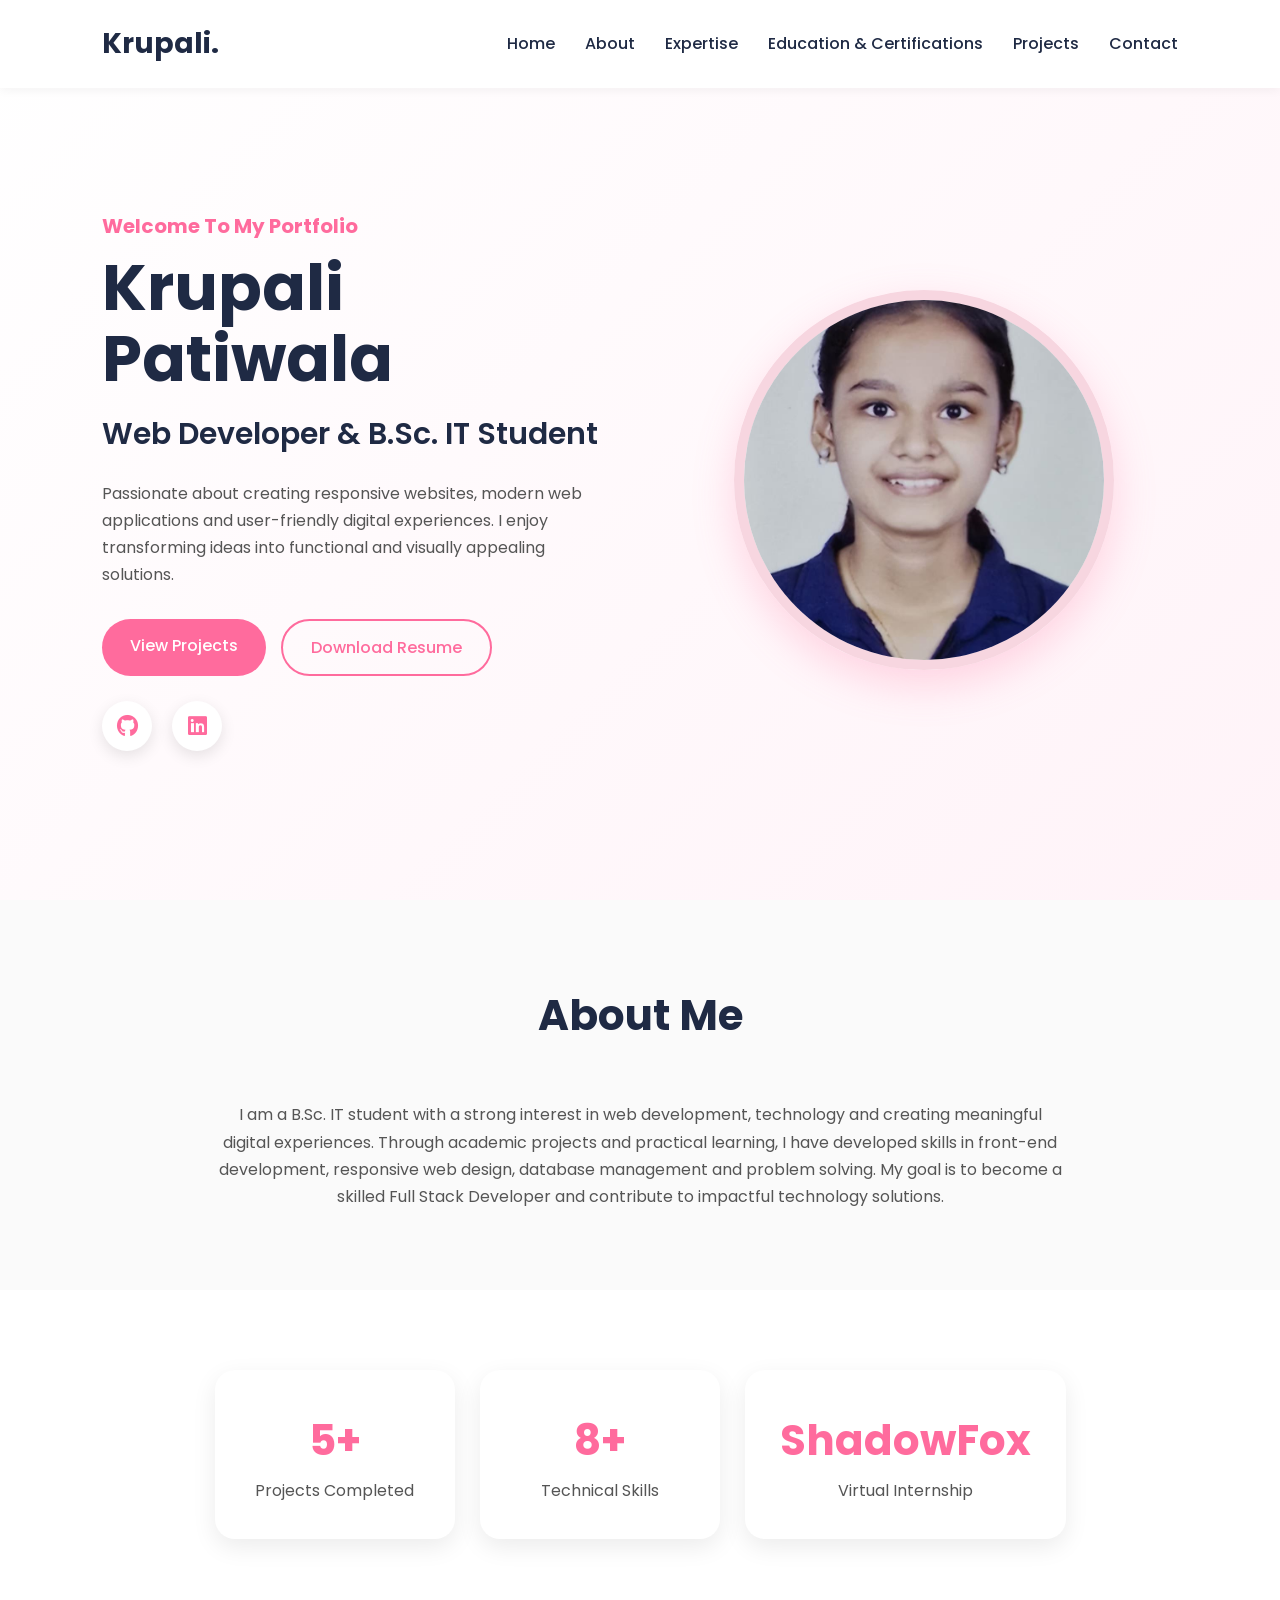
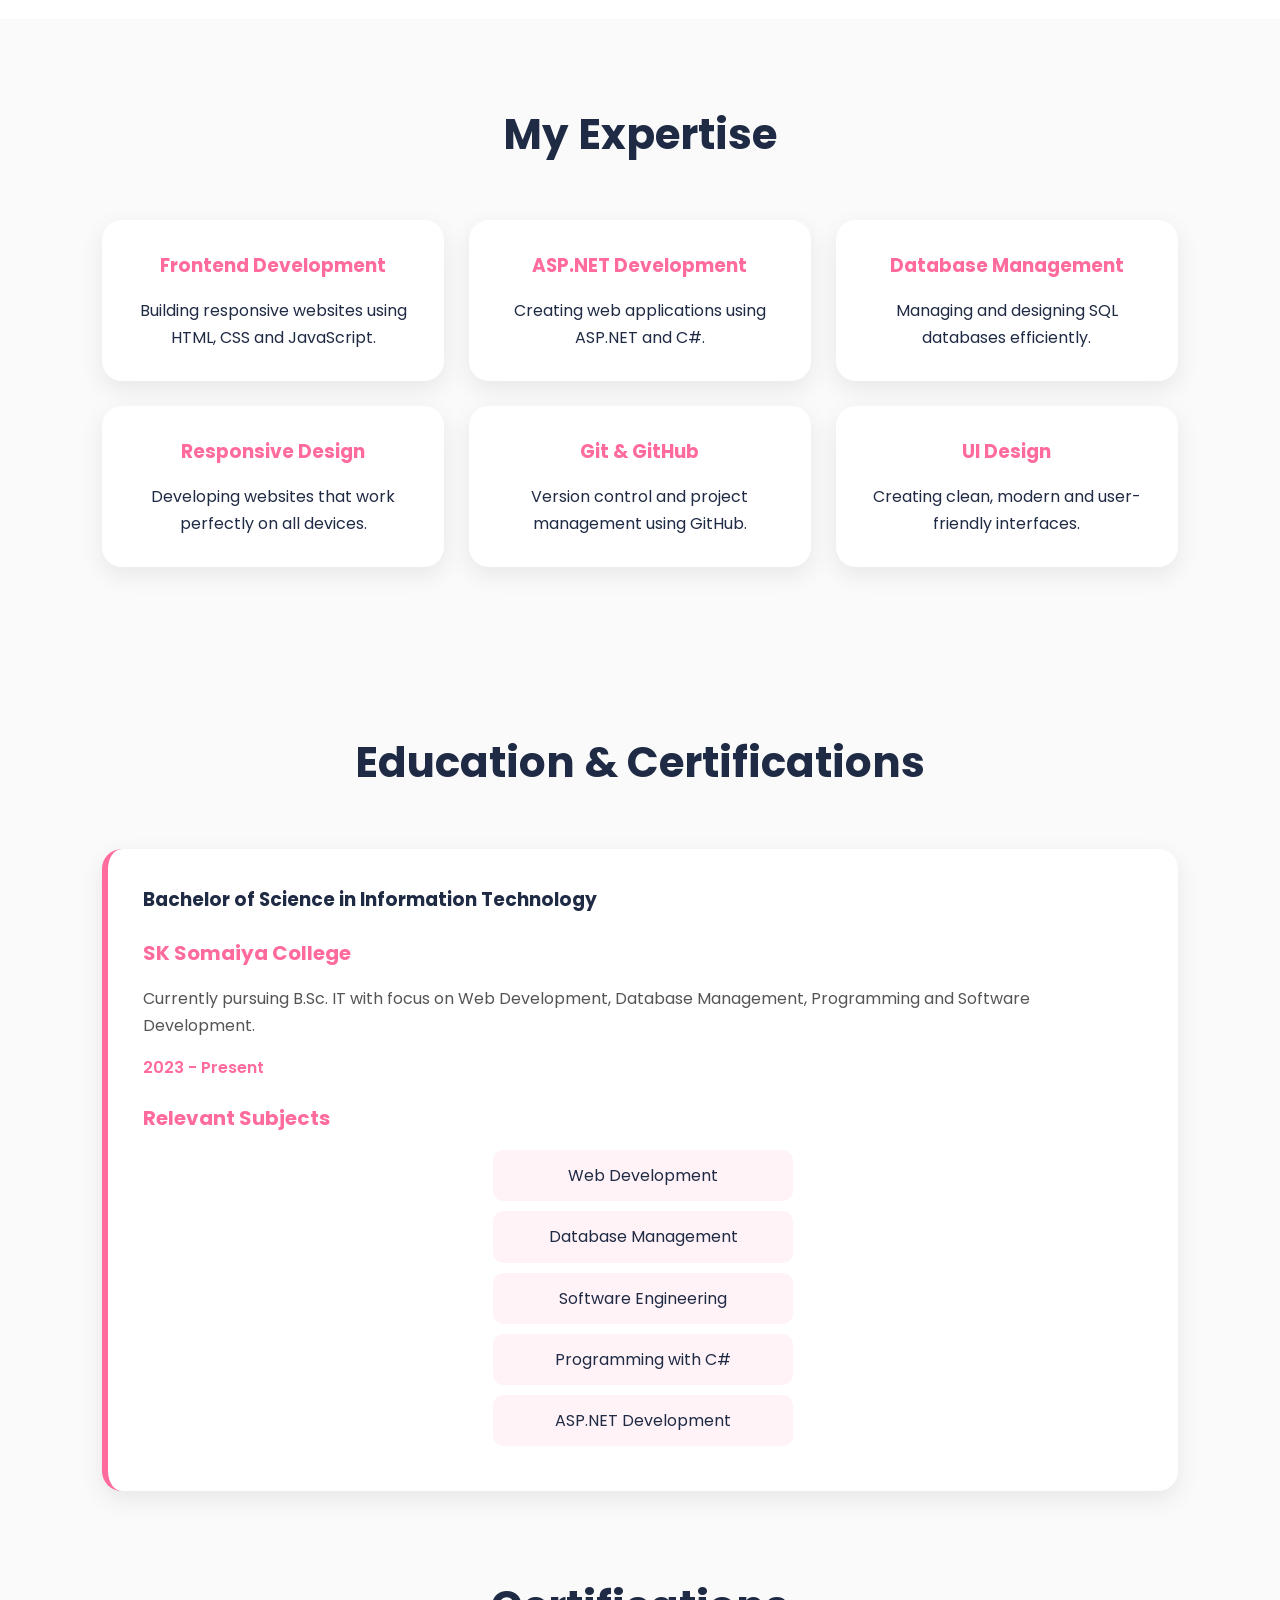
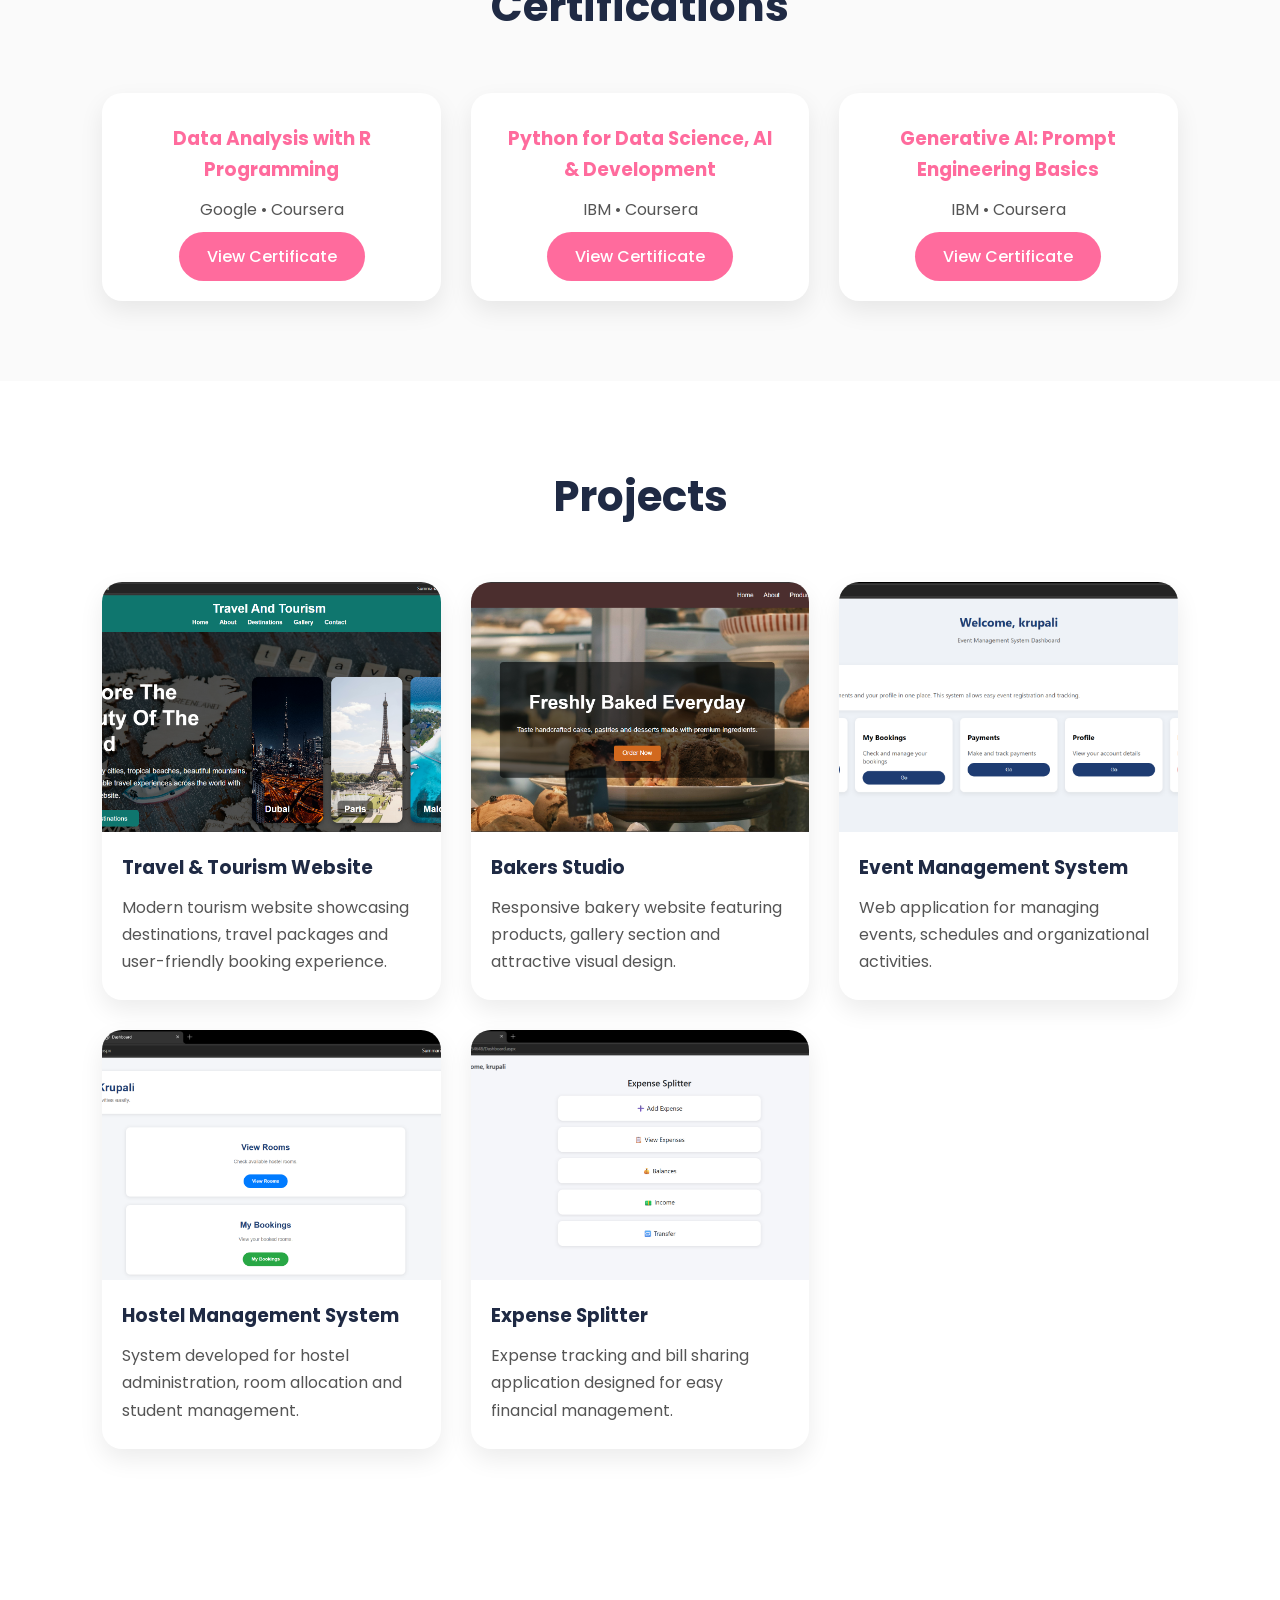
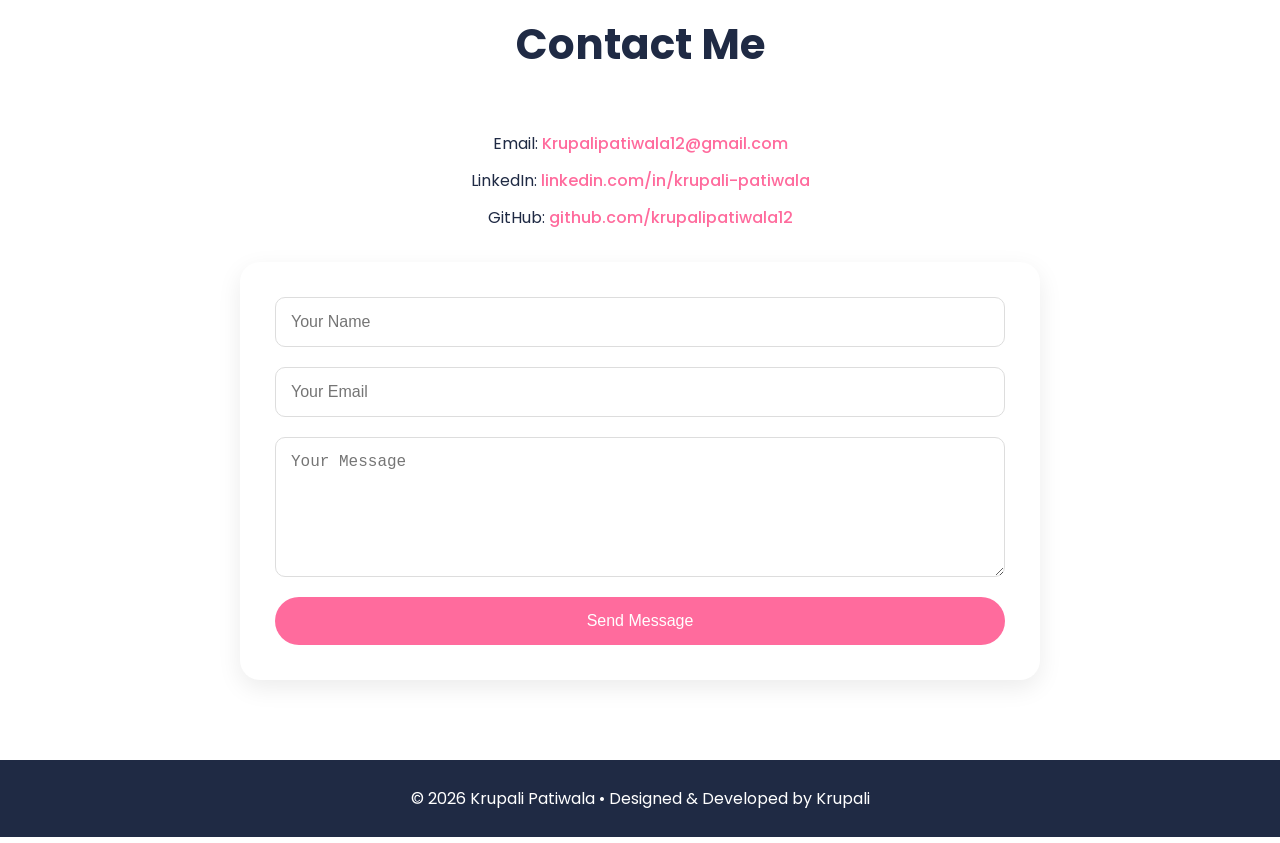
==== commit be722787: "Merge existing portfolio into repository alongside BakersStudio" ====
--- a/index.html
+++ b/index.html
@@ -1,185 +1,385 @@
 <!DOCTYPE html>
-<html>
+<html lang="en">
 
 <head>
-<meta name="viewport" content="width=device-width, initial-scale=1.0">
-    <title>Bakers Studio</title>
+    <meta charset="UTF-8">
+    <meta name="viewport" content="width=device-width, initial-scale=1.0">
+    <title>Krupali Patiwala | Portfolio</title>
+
     <link rel="stylesheet" href="style.css">
-    <link rel="stylesheet" href="https://cdnjs.cloudflare.com/ajax/libs/font-awesome/6.5.1/css/all.min.css">
+
+    <link href="https://fonts.googleapis.com/css2?family=Poppins:wght@300;400;500;600;700&display=swap"
+        rel="stylesheet">
+    <link rel="stylesheet" href="https://cdnjs.cloudflare.com/ajax/libs/font-awesome/6.5.1/css/all.min.css">    
 </head>
 
 <body>
 
-<header>
-
-    <div class="logo">
-        Bakers Studio
-    </div>
-
     <nav>
-
-        <a href="index.html">Home</a>
-
-        <a href="products.html">Shop</a>
-
-        <a href="customcake.html">Custom Cakes</a>
-
-        <a href="gallery.html">Gallery</a>
-
-        <a href="contact.html">Contact</a>
-
-        <div class="nav-icons">
-
-            <a href="wishlist.html">
-                ❤
+        <div class="logo">Krupali.</div>
+
+        <ul class="nav-links">
+    <li><a href="#home">Home</a></li>
+    <li><a href="#about">About</a></li>
+    <li><a href="#skills">Expertise</a></li>
+    <li><a href="#education">Education & Certifications</a></li>
+    <li><a href="#projects">Projects</a></li>
+    <li><a href="#contact">Contact</a></li>
+</ul>
+    </nav>
+
+    
+
+    <section class="hero" id="home">
+
+        <div class="hero-text">
+
+            <h3>Welcome To My Portfolio</h3>
+
+            <h1>Krupali Patiwala</h1>
+
+            <h2>Web Developer & B.Sc. IT Student</h2>
+
+            <p>
+                Passionate about creating responsive websites,
+                modern web applications and user-friendly digital experiences.
+                I enjoy transforming ideas into functional and visually appealing solutions.
+            </p>
+
+          <div class="hero-buttons">
+
+    <a href="#projects" class="btn">
+        View Projects
+    </a>
+
+    <a href="resume/resume.pdf" class="btn-outline">
+        Download Resume
+    </a>
+
+</div>
+
+<div class="social-icons">
+
+    <a href="https://github.com/krupalipatiwala12" target="_blank">
+        <i class="fab fa-github"></i>
+    </a>
+
+    <a href="https://www.linkedin.com/in/krupali-patiwala" target="_blank">
+        <i class="fab fa-linkedin"></i>
+    </a>
+
+</div>
+
+        </div>
+
+        <div class="hero-image">
+            <img src="images/profile.jpg" alt="Profile Photo">
+        </div>
+
+    </section>
+
+    
+
+    <section class="about" id="about">
+
+        <div class="section-title">
+            <h2>About Me</h2>
+        </div>
+
+        <div class="about-content">
+
+            <p>
+                I am a B.Sc. IT student with a strong interest in web development,
+                technology and creating meaningful digital experiences.
+
+                Through academic projects and practical learning,
+                I have developed skills in front-end development,
+                responsive web design, database management and problem solving.
+
+                My goal is to become a skilled Full Stack Developer and
+                contribute to impactful technology solutions.
+            </p>
+
+        </div>
+
+    </section>
+
+    
+
+    <section class="stats">
+
+        <div class="stat-box">
+            <h2>5+</h2>
+            <p>Projects Completed</p>
+        </div>
+
+        <div class="stat-box">
+            <h2>8+</h2>
+            <p>Technical Skills</p>
+        </div>
+
+        <div class="stat-box">
+            <h2>ShadowFox</h2>
+            <p>Virtual Internship</p>
+        </div>
+
+    </section>
+
+    <section class="expertise" id="skills">
+
+    <div class="section-title">
+        <h2>My Expertise</h2>
+    </div>
+
+    <div class="expertise-grid">
+
+        <div class="expertise-card">
+            <h3>Frontend Development</h3>
+            <p>Building responsive websites using HTML, CSS and JavaScript.</p>
+        </div>
+
+        <div class="expertise-card">
+            <h3>ASP.NET Development</h3>
+            <p>Creating web applications using ASP.NET and C#.</p>
+        </div>
+
+        <div class="expertise-card">
+            <h3>Database Management</h3>
+            <p>Managing and designing SQL databases efficiently.</p>
+        </div>
+
+        <div class="expertise-card">
+            <h3>Responsive Design</h3>
+            <p>Developing websites that work perfectly on all devices.</p>
+        </div>
+
+        <div class="expertise-card">
+            <h3>Git & GitHub</h3>
+            <p>Version control and project management using GitHub.</p>
+        </div>
+
+        <div class="expertise-card">
+            <h3>UI Design</h3>
+            <p>Creating clean, modern and user-friendly interfaces.</p>
+        </div>
+
+    </div>
+
+</section>
+
+<section class="education" id="education">
+
+    <div class="section-title">
+        <h2>Education & Certifications</h2>
+    </div>
+
+    <div class="education-card">
+
+        <h3>Bachelor of Science in Information Technology</h3>
+
+        <h4>SK Somaiya College</h4>
+
+        <p>
+            Currently pursuing B.Sc. IT with focus on
+            Web Development, Database Management,
+            Programming and Software Development.
+        </p>
+
+        <span>2023 - Present</span>
+
+        <h4 class="subject-heading">Relevant Subjects</h4>
+
+        <ul class="subjects-list">
+            <li>Web Development</li>
+            <li>Database Management</li>
+            <li>Software Engineering</li>
+            <li>Programming with C#</li>
+            <li>ASP.NET Development</li>
+        </ul>
+
+    </div>
+
+    <div class="section-title certificate-title">
+        <h2>Certifications</h2>
+    </div>
+
+    <div class="certificate-container">
+
+        <div class="certificate-card">
+            <h3>Data Analysis with R Programming</h3>
+            <p>Google • Coursera</p>
+            <a href="certificate/Data-Analysis-with-R-Programming.pdf"
+               target="_blank"
+               class="btn">
+               View Certificate
             </a>
-
-            <a href="cart.html">
-                🛒
+        </div>
+
+        <div class="certificate-card">
+            <h3>Python for Data Science, AI & Development</h3>
+            <p>IBM • Coursera</p>
+            <a href="certificate/Python-for-Data-Science-AI-and-Development.pdf"
+               target="_blank"
+               class="btn">
+               View Certificate
             </a>
-
-        </div>
-
-    </nav>
-
-</header>
-
-<section class="hero">
-
-    <div class="overlay">
-
-        <h1>Freshly Baked Everyday</h1>
+        </div>
+
+        <div class="certificate-card">
+            <h3>Generative AI: Prompt Engineering Basics</h3>
+            <p>IBM • Coursera</p>
+            <a href="certificate/Generative-AI-Prompt-Engineering-Basics.pdf"
+               target="_blank"
+               class="btn">
+               View Certificate
+            </a>
+        </div>
+
+    </div>
+
+</section>
+
+    <section class="projects" id="projects">
+
+        <div class="section-title">
+            <h2>Projects</h2>
+        </div>
+
+        <div class="project-container">
+
+            <div class="project-card">
+
+                <img src="images/travel-tourism.png" alt="Travel & Tourism">
+
+                <h3>Travel & Tourism Website</h3>
+
+                <p>
+                    Modern tourism website showcasing destinations,
+                    travel packages and user-friendly booking experience.
+                </p>
+
+            </div>
+
+            <div class="project-card">
+
+                <img src="images/bakers-studio.png" alt="Bakers Studio">
+
+                <h3>Bakers Studio</h3>
+
+                <p>
+                    Responsive bakery website featuring products,
+                    gallery section and attractive visual design.
+                </p>
+
+            </div>
+
+            <div class="project-card">
+
+                <img src="images/event-management.png" alt="Event Management">
+
+                <h3>Event Management System</h3>
+
+                <p>
+                    Web application for managing events,
+                    schedules and organizational activities.
+                </p>
+
+            </div>
+
+            <div class="project-card">
+
+                <img src="images/hostel-management.png" alt="Hostel Management">
+
+                <h3>Hostel Management System</h3>
+
+                <p>
+                    System developed for hostel administration,
+                    room allocation and student management.
+                </p>
+
+            </div>
+
+            <div class="project-card">
+
+                <img src="images/expense.png" alt="Expense Splitter">
+
+                <h3>Expense Splitter</h3>
+
+                <p>
+                    Expense tracking and bill sharing application
+                    designed for easy financial management.
+                </p>
+
+            </div>
+
+        </div>
+
+    </section>
+
+
+
+    <section class="contact" id="contact">
+
+        <div class="section-title">
+            <h2>Contact Me</h2>
+        </div>
+
+        <div class="contact-container">
+
+            <div class="contact-info">
+
+                <p>Email:
+                <a href="mailto:Krupalipatiwala12@gmail.com">
+                Krupalipatiwala12@gmail.com
+        </a>
+                </p>
+
+                <p>LinkedIn:
+                <a href="https://www.linkedin.com/in/krupali-patiwala" target="_blank">
+                linkedin.com/in/krupali-patiwala
+        </a>
+                </p>
+
+                <p>GitHub:
+                <a href="https://github.com/krupalipatiwala12" target="_blank">
+                github.com/krupalipatiwala12
+        </a>
+           </p>
+
+            </div>
+
+            <form>
+
+                <input type="text" placeholder="Your Name" required>
+
+                <input type="email" placeholder="Your Email" required>
+
+                <textarea rows="6" placeholder="Your Message"></textarea>
+
+                <button type="submit">
+                    Send Message
+                </button>
+
+            </form>
+       <p id="success-message">
+          Message Sent Successfully 
+      </p>
+        </div>
+
+    </section>
+
+    
+
+    <footer>
 
         <p>
-            Taste handcrafted cakes, pastries and desserts
-            made with premium ingredients.
+            © 2026 Krupali Patiwala • Designed & Developed by Krupali
         </p>
 
-        <a href="contact.html" class="btn">Order Now</a>
-
-    </div>
-
-</section>
-
-<section class="products">
-
-    <h2>Featured Products</h2>
-
-    <div class="product-container">
-
-        <div class="card">
-            <img src="images/cake.jpg">
-            <h3>Chocolate Cake</h3>
-            <p>Soft rich chocolate layered cake.</p>
-        </div>
-
-        <div class="card">
-            <img src="images/pastry.jpg">
-            <h3>Cheese Pastry</h3>
-            <p>Fresh creamy cheese pastries.</p>
-        </div>
-
-        <div class="card">
-            <img src="images/donut.jpg">
-            <h3>Classic Donuts</h3>
-            <p>Fresh glazed donuts every day.</p>
-        </div>
-
-        <div class="card">
-            <img src="images/croissant.jpg">
-            <h3>Butter Croissant</h3>
-            <p>Fresh flaky french croissants.</p>
-        </div>
-
-        <div class="card">
-            <img src="images/cupcake.jpg">
-            <h3>Vanilla Cupcakes</h3>
-            <p>Soft cupcakes with creamy frosting.</p>
-        </div>
-
-        <div class="card">
-            <img src="images/brownie.jpg">
-            <h3>Chocolate Brownies</h3>
-            <p>Rich fudgy brownies with chocolate chips.</p>
-        </div>
-
-    </div>
-
-</section>
-
-<section class="about-section">
-
-    <h2>Why Choose Bakers Studio?</h2>
-
-    <p>
-        We create fresh bakery products daily with
-        high quality ingredients and unique flavors.
-    </p>
-
-</section>
-
-<section class="features">
-
-    <div class="feature-box">
-        <h3>Same Day Delivery</h3>
-        <p>Quick delivery for all fresh orders.</p>
-    </div>
-
-    <div class="feature-box">
-        <h3>Freshly Baked Daily</h3>
-        <p>Prepared every day using premium ingredients.</p>
-    </div>
-
-    <div class="feature-box">
-        <h3>Custom Cake Orders</h3>
-        <p>Create cakes for birthdays and celebrations.</p>
-    </div>
-
-    <div class="feature-box">
-        <h3>Premium Quality</h3>
-        <p>Handcrafted bakery products with care.</p>
-    </div>
-
-</section>
-
-<section class="home-about">
-
-    <div class="home-about-image">
-        <img src="images/bakery.jpg" alt="Bakery">
-    </div>
-
-    <div class="home-about-content">
-
-        <h2>About Bakers Studio</h2>
-
-        <p>
-            Bakers Studio is a modern bakery dedicated to creating fresh cakes,
-            pastries, cookies, and desserts using premium quality ingredients.
-        </p>
-
-        <p>
-            Our passion is to bring happiness through handcrafted baked goods,
-            prepared daily with creativity, care, and attention to detail.
-        </p>
-
-        <p>
-            From birthday cakes to custom celebrations, we make every occasion
-            sweeter and more memorable.
-        </p>
-
-        <a href="about.html" class="about-btn">
-    Explore Our Journey
-</a>
-
-    </div>
-
-</section>
-
-<footer>
-
-    <p>© Bakers Studio</p>
-
-</footer>
+    </footer>
+
+    <script src="script.js"></script>
 
 </body>
+
 </html>
--- a/style.css
+++ b/style.css
@@ -1,1581 +1,658 @@
+*{
+    margin:0;
+    padding:0;
+    box-sizing:border-box;
+}
+
+html{
+    scroll-behavior:smooth;
+}
+
 body{
-    margin:0;
-    font-family:Arial,sans-serif;
-    background:#fffaf5;
-}
-
-header{
+    font-family:'Poppins',sans-serif;
+    background:#ffffff;
+    color:#1F2A44;
+    line-height:1.7;
+}
+
+nav{
+    position:fixed;
+    top:0;
+    width:100%;
+    background:#ffffff;
     display:flex;
     justify-content:space-between;
     align-items:center;
-    padding:18px 8%;
-    background:#fffaf5;
-    box-shadow:0 2px 10px rgba(0,0,0,0.08);
-    position:sticky;
-    top:0;
+    padding:20px 8%;
+    box-shadow:0 2px 15px rgba(0,0,0,0.08);
     z-index:1000;
 }
 
 .logo{
+    font-size:28px;
+    font-weight:700;
+    color:#1F2A44;
+}
+
+.nav-links{
+    display:flex;
+    list-style:none;
+    gap:30px;
+}
+
+.nav-links a{
+    text-decoration:none;
+    color:#1F2A44;
+    font-weight:500;
+    transition:.3s;
+}
+
+.nav-links a:hover{
+    color:#ff6b9d;
+}
+
+.hero{
+    min-height:100vh;
+    display:flex;
+    justify-content:space-between;
+    align-items:center;
+    gap:60px;
+    padding:140px 8% 80px;
+    background:linear-gradient(135deg,#ffffff,#fff3f8);
+}
+
+.hero-text{
+    flex:1;
+}
+
+.hero-text h3{
+    color:#ff6b9d;
+    margin-bottom:10px;
+    font-size:20px;
+}
+
+.hero-text h1{
+    font-size:64px;
+    line-height:1.1;
+    margin-bottom:15px;
+}
+
+.hero-text h2{
     font-size:30px;
-    font-weight:bold;
-    color:#c27c5a;
-}
-
-nav{
-    display:flex;
-    align-items:center;
-    gap:25px;
-}
-
-nav a{
-    text-decoration:none;
-    color:#444;
-    font-size:17px;
-    font-weight:500;
-    transition:0.3s;
-}
-
-nav a:hover{
-    color:#c27c5a;
-}
-
-.nav-icons{
-    display:flex;
-    align-items:center;
-    gap:18px;
-    margin-left:15px;
-}
-
-.nav-icons a{
-    font-size:22px;
-}
-
-.nav-icons a:hover{
-    transform:scale(1.15);
-}
-
-.hero{
-    background:url("images/bakery.jpg");
-    background-size:cover;
-    background-position:center;
-    height:90vh;
-    display:flex;
-    justify-content:center;
-    align-items:center;
-}
-
-.overlay{
-    background:rgba(0,0,0,0.6);
-    padding:50px;
-    text-align:center;
-    color:white;
-    border-radius:10px;
-}
-
-.overlay h1{
-    font-size:55px;
-}
-
-.overlay p{
-    font-size:20px;
+    font-weight:600;
+    margin-bottom:20px;
+}
+
+.hero-text p{
+    color:#555;
+    max-width:650px;
+    margin-bottom:30px;
+}
+
+.hero-buttons{
+    display:flex;
+    gap:15px;
 }
 
 .btn{
-    display:inline-block;
-    padding:12px 25px;
-    background:#d2691e;
+    background:#ff6b9d;
     color:white;
     text-decoration:none;
-    font-size:18px;
-    border-radius:5px;
-    margin-top:15px;
-    transition:0.3s;
+    padding:13px 28px;
+    border-radius:30px;
+    transition:.3s;
+    font-weight:500;
 }
 
 .btn:hover{
-    background:#a0522d;
-}
-
-.about-btn{
-    display:inline-block;
-    margin-top:10px;
-    padding:12px 25px;
-    background:#c27c5a;
+    transform:translateY(-4px);
+}
+
+.btn-outline{
+    border:2px solid #ff6b9d;
+    color:#ff6b9d;
+    text-decoration:none;
+    padding:13px 28px;
+    border-radius:30px;
+    transition:.3s;
+    font-weight:500;
+}
+
+.btn-outline:hover{
+    background:#ff6b9d;
     color:white;
-    text-decoration:none;
-    border-radius:8px;
-    transition:0.3s;
-}
-
-.about-btn:hover{
-    background:#a86444;
-}
-
-.cart-btn{
-    background:#6b3f1d;
-    color:white;
-    border:none;
-    padding:10px 15px;
-    border-radius:5px;
-    cursor:pointer;
-    margin-top:10px;
-}
-
-.cart-btn:hover{
-    background:#8b5a2b;
-}
-
-.wish-btn{
-    background:#f4f4f4;
-    color:#333;
-    border:none;
-    padding:10px 15px;
-    border-radius:5px;
-    cursor:pointer;
-    margin-top:10px;
-    margin-left:5px;
-}
-
-.wish-btn:hover{
-    background:#ddd;
-}
-
-.products{
-    padding:80px 40px;
-    text-align:center;
-}
-
-.products h2{
-    font-size:40px;
-    margin-bottom:40px;
-}
-
-.product-container{
+}
+
+.hero-image{
+    flex:1;
     display:flex;
     justify-content:center;
-    gap:35px;
-    flex-wrap:wrap;
-    padding:20px;
-}
-
-.card{
-    width:340px;
-    height:450px;
-    position:relative;
-    overflow:hidden;
-    border-radius:12px;
-    box-shadow:0 5px 15px rgba(0,0,0,0.15);
-    cursor:pointer;
-    transition:0.4s ease;
-}
-
-.card:hover{
-    transform:translateY(-15px);
-    box-shadow:0 12px 30px rgba(0,0,0,0.2);
-}
-
-.card img{
-    width:100%;
-    height:100%;
+}
+
+.hero-image img{
+    width:380px;
+    height:380px;
     object-fit:cover;
-    transition:0.5s;
-}
-
-.card-content{
-    position:absolute;
-    bottom:0;
-    left:0;
-    width:100%;
-    text-align:center;
-    color:white;
-    padding:25px 20px;
-    box-sizing:border-box;
-    background:linear-gradient(
-        to top,
-        rgba(0,0,0,0.75),
-        rgba(0,0,0,0.45),
-        rgba(0,0,0,0)
-    );
-}
-
-.card-content h3{
-    margin:0 0 10px;
-    font-size:22px;
-    line-height:1.3;
-}
-
-.card-content p{
-    margin:0;
-    font-size:15px;
-    line-height:1.5;
-}
-
-.product-hover{
-    position:absolute;
-    top:0;
-    left:0;
-    width:100%;
-    height:100%;
-    background:rgba(75,46,46,0.92);
-    color:white;
-    display:flex;
-    flex-direction:column;
-    justify-content:center;
-    align-items:center;
-    text-align:center;
-    opacity:0;
-    visibility:hidden;
-    transition:0.5s;
-    box-sizing:border-box;
-    padding:40px 25px;
-}
-
-.product-hover h3{
-    font-size:30px;
-    line-height:1.3;
-    margin:0 0 20px;
-}
-
-.product-hover p{
-    font-size:17px;
-    line-height:1.7;
-    margin:0;
-}
-
-.product-hover span{
-    margin-top:25px;
-    font-size:28px;
-    font-weight:bold;
-    color:#ffd27f;
-}
-
-.card:hover .product-hover{
-    opacity:1;
-    visibility:visible;
-}
-
-.card:hover img{
-    transform:scale(1.1);
-}
-
-.home-about{
-    display:flex;
-    align-items:center;
-    justify-content:center;
-    gap:50px;
-    padding:80px 10%;
-    background:#fffaf5;
-    flex-wrap:wrap;
-}
-
-.home-about-image{
-    flex:1;
-}
-
-.home-about-image img{
-    width:100%;
-    max-width:500px;
-    border-radius:15px;
-}
-
-.home-about-content{
-    flex:1;
-}
-
-.home-about-content h2{
-    font-size:38px;
-    margin-bottom:20px;
-    color:#8b5e3c;
-}
-
-.home-about-content p{
-    line-height:1.8;
-    margin-bottom:15px;
+    border-radius:50%;
+    border:10px solid #F7D6E0;
+    box-shadow:0 15px 40px rgba(255,107,157,0.25);
+}
+
+section{
+    padding:100px 8%;
+}
+
+.section-title{
+    text-align:center;
+    margin-bottom:50px;
+}
+
+.section-title h2{
+    font-size:42px;
+}
+
+.about{
+    background:#fafafa;
+}
+
+.about-content{
+    max-width:850px;
+    margin:auto;
+    text-align:center;
     color:#555;
 }
 
-.features{
-    display:grid;
-    grid-template-columns:repeat(auto-fit,minmax(220px,1fr));
-    gap:20px;
-    padding:60px 8%;
-    background:#fff7f2;
-}
-
-.feature-box{
-    background:white;
-    padding:25px;
-    text-align:center;
-    border-radius:12px;
-    box-shadow:0 2px 10px rgba(0,0,0,0.08);
-    transition:0.3s;
-}
-
-.feature-box:hover{
-    transform:translateY(-5px);
-}
-
-.feature-box h3{
-    margin-bottom:10px;
-    color:#6b3f1d;
-}
-
-.feature-box p{
-    color:#666;
-    line-height:1.6;
-}
-
-footer{
-    text-align:center;
-    padding:15px;
-    background:#3b2f2f;
-    color:white;
-    margin-top:40px;
-}
-.about-hero{
-    height:300px;
-    background:url("images/bakery.jpg") center/cover;
-    display:flex;
-    justify-content:center;
-    align-items:center;
-    position:relative;
-    color:white;
-    text-align:center;
-}
-
-.about-overlay{
-    background:rgba(0,0,0,0.5);
-    width:100%;
-    height:100%;
-    display:flex;
-    flex-direction:column;
-    justify-content:center;
-}
-
-.about-banner{
-    text-align:center;
-    padding:80px 10%;
-    background:#fff5ef;
-}
-
-.about-banner h1{
-    font-size:45px;
-    margin-bottom:15px;
-}
-
-.about-banner p{
-    font-size:18px;
-    color:#555;
-}
-
-.about-content{
-    display:flex;
-    justify-content:center;
-    align-items:center;
-    gap:50px;
-    padding:80px;
-    flex-wrap:wrap;
-}
-
-.about-text{
-    width:500px;
-}
-
-.about-text h2{
-    font-size:40px;
-    color:#4b2e2e;
-}
-
-.about-text p{
-    font-size:18px;
-    line-height:1.8;
-    color:#555;
-}
-
-.about-image img{
-    width:500px;
-    border-radius:10px;
-    box-shadow:0 5px 15px rgba(0,0,0,0.2);
-}
-
-.about-section{
-    padding:80px;
-    text-align:center;
-    background:#f8e8dc;
-}
-
-.about-section h2{
-    font-size:40px;
-}
-
-.about-section p{
-    font-size:18px;
-    width:70%;
-    margin:auto;
-}
-
-.journey-section{
-    display:flex;
-    align-items:center;
-    justify-content:center;
-    gap:50px;
-    padding:80px 10%;
-    flex-wrap:wrap;
-}
-
-.journey-text{
-    flex:1;
-    min-width:300px;
-}
-
-.journey-text h2{
-    color:#c27c5a;
-    font-size:32px;
-    margin-bottom:20px;
-}
-
-.journey-text p{
-    font-size:17px;
-    line-height:1.8;
-    color:#555;
-    margin-bottom:15px;
-}
-
-.journey-image{
-    flex:1;
-    min-width:300px;
-    text-align:center;
-}
-
-.journey-image img{
-    width:100%;
-    max-width:450px;
-    height:350px;
-    object-fit:cover;
-    border-radius:15px;
-    box-shadow:0 4px 15px rgba(0,0,0,0.15);
-}
-
-.mission{
-    padding:40px 10%;
-    text-align:center;
-}
-
-.mission h2{
-    font-size:32px;
-    margin-bottom:20px;
-}
-
-.mission p{
-    max-width:900px;
-    margin:auto;
-    line-height:1.8;
-    font-size:18px;
-}
-
-.mission-section{
-    text-align:center;
-    padding:70px 10%;
-    background:#fffaf5;
-}
-
-.mission-section h2{
-    margin-bottom:20px;
-}
-
-.special{
-    text-align:center;
-    padding:70px 8%;
-}
-
-.special h2{
-    color:#c27c5a;
-    font-size:32px;
-    margin-bottom:20px;
-}
-
-.special > p{
-    max-width:800px;
-    margin:0 auto 40px;
-    line-height:1.8;
-    color:#555;
-}
-
-.special-section{
-    padding:80px 10%;
-    text-align:center;
-}
-
-.special-container{
+.stats{
     display:flex;
     justify-content:center;
     gap:25px;
     flex-wrap:wrap;
-    margin-top:40px;
-}
-.special-card{
-    width:280px;
+}
+
+.stat-box{
     background:white;
-    padding:25px;
-    border-radius:15px;
-    box-shadow:0 4px 12px rgba(0,0,0,0.1);
-    transition:0.4s ease;
-}
-
-.special-card:hover{
-    transform:translateY(-15px);
-    box-shadow:0 10px 25px rgba(0,0,0,0.2);
-}
-
-.special-card h3{
-    color:#c27c5a;
+    min-width:240px;
+    padding:35px;
+    border-radius:20px;
+    text-align:center;
+    box-shadow:0 8px 25px rgba(0,0,0,0.08);
+}
+
+.stat-box h2{
+    font-size:42px;
+    color:#ff6b9d;
+}
+
+.stat-box p{
+    color:#555;
+}
+
+
+.education{
+    background:#fafafa;
+}
+
+.education-card h3{
+    margin-bottom:15px;
+}
+
+.education-card p{
     margin-bottom:10px;
-    transition:0.3s ease;
-}
-.special-card:hover h3{
-    color:#a86444;
-}
-.special-card p{
+}
+
+.education-card span{
+    color:#ff6b9d;
+    font-weight:600;
+}
+
+.project-container{
+    display:grid;
+    grid-template-columns:repeat(auto-fit,minmax(280px,1fr));
+    gap:30px;
+}
+
+.project-card{
+    background:white;
+    border-radius:20px;
+    overflow:hidden;
+    box-shadow:0 10px 25px rgba(0,0,0,0.08);
+    transition:.3s;
+}
+
+.project-card:hover{
+    transform:translateY(-8px);
+}
+
+.project-card img{
+    width:100%;
+    height:250px;
+    object-fit:cover;
+    display:block;
+    transition:.4s;
+}
+
+.project-card:hover img{
+    transform:scale(1.05);
+}
+
+.project-card h3{
+    padding:20px 20px 10px;
+}
+
+.project-card p{
+    padding:0 20px 25px;
     color:#555;
-    line-height:1.6;
-}
-
-.stats-section{
-    display:flex;
-    justify-content:center;
-    gap:30px;
-    flex-wrap:wrap;
-    padding:70px 10%;
-    background:#fff5ef;
-}
-
-.stat-box{
-    text-align:center;
-}
-
-.stat-box h2{
-    color:#c27c5a;
-    font-size:40px;
-}
-
-.team-section{
-    padding:80px 10%;
-    text-align:center;
-}
-
-.team-container{
-    display:flex;
-    justify-content:center;
-    gap:30px;
-    flex-wrap:wrap;
-    margin-top:40px;
-}
-
-.team-card{
-    width:250px;
-    transition:0.4s ease;
-}
-
-.team-card:hover{
-    transform:translateY(-15px);
-}
-
-.team-card img{
-    width:100%;
-    height:280px;
-    object-fit:cover;
-    border-radius:12px;
-    transition:0.4s ease;
-}
-
-.team-card:hover img{
-    box-shadow:0 10px 25px rgba(0,0,0,0.2);
-}
-
-.team-card h3{
-    margin-top:15px;
-}
-
-.gallery-banner{
-    text-align:center;
-    padding:60px;
-    background:#f8e8dc;
-}
-
-.gallery-banner h1{
-    font-size:50px;
-    color:#4b2e2e;
-}
-
-.gallery-banner p{
-    font-size:18px;
-    color:#555;
-}
-
-.gallery-container{
-    display:grid;
-    grid-template-columns:repeat(auto-fit,minmax(300px,1fr));
-    gap:25px;
-    padding:60px;
-}
-
-.gallery-item{
-    overflow:hidden;
-    border-radius:10px;
-    box-shadow:0 5px 15px rgba(0,0,0,0.1);
-}
-
-.gallery-item img{
-    width:100%;
-    height:300px;
-    object-fit:cover;
-    transition:0.4s;
-}
-
-.gallery-item img:hover{
-    transform:scale(1.08);
-}
-
-.contact-banner{
-    text-align:center;
-    padding:60px;
-    background:#f8e8dc;
-}
-
-.contact-banner h1{
-    font-size:50px;
-    color:#4b2e2e;
-}
-
-.contact-banner p{
-    font-size:18px;
-    color:#555;
 }
 
 .contact-container{
-    display:flex;
-    justify-content:center;
-    gap:60px;
-    padding:80px;
-    flex-wrap:wrap;
+    max-width:800px;
+    margin:auto;
 }
 
 .contact-info{
-    width:400px;
-}
-
-.contact-info h2{
-    font-size:35px;
-    color:#4b2e2e;
+    text-align:center;
+    margin-bottom:30px;
 }
 
 .contact-info p{
-    font-size:18px;
-    color:#555;
-    line-height:1.8;
-}
-
-.contact-form{
-    width:450px;
-}
-
-.contact-form h2{
-    font-size:35px;
-    color:#4b2e2e;
-}
-
-.contact-form form{
+    margin-bottom:10px;
+}
+
+form{
     display:flex;
     flex-direction:column;
-}
-
-.contact-form input,
-.contact-form textarea{
-    margin-bottom:20px;
-    padding:15px;
-    font-size:16px;
-    border:1px solid #ccc;
-    border-radius:5px;
-}
-
-.contact-form textarea{
-    height:150px;
-}
-
-.contact-form button{
-    padding:15px;
-    border:none;
-    background:#a0522d;
-    color:white;
-    font-size:18px;
-    border-radius:5px;
-    cursor:pointer;
-}
-
-.success-message{
-    display:none;
-    margin-top:15px;
-    color:green;
-    font-weight:bold;
-    font-size:16px;
-}
-
-.search-box{
-    text-align:center;
-    margin:20px 0 10px;
-}
-
-.search-box input{
-    width:260px;
-    padding:10px;
-    border:1px solid #ccc;
-    border-radius:25px;
-}
-
-.filter-buttons{
-    text-align:center;
-    margin-bottom:30px;
-}
-
-.filter-buttons button{
-    padding:10px 18px;
-    margin:5px;
-    border:none;
-    border-radius:20px;
-    cursor:pointer;
-    background:#6b3f1d;
-    color:white;
-    font-weight:600;
-    transition:0.3s;
-}
-
-.filter-buttons button:hover{
-    background:#8b5a2b;
-}
-
-.product-count{
-    text-align:center;
-    font-size:14px;
-    color:#777;
-    margin:10px 0 20px;
-}
-
-.best-sellers{
-    margin-top:20px;
-    text-align:center;
-}
-
-.best-sellers h2{
-    margin-bottom:30px;
-}
-
-.best-sellers .product-container{
-    display:flex;
-    justify-content:center;
     gap:20px;
-    flex-wrap:wrap;
-}
-.best-card{
-    width:250px;
-    background:white;
-    border-radius:10px;
-    overflow:hidden;
-    box-shadow:0 2px 10px rgba(0,0,0,0.1);
-    transition:0.4s ease;
-}
-
-.best-card:hover{
-    transform:translateY(-15px);
-    box-shadow:0 10px 25px rgba(0,0,0,0.2);
-}
-
-.best-card img{
-    width:100%;
-    height:220px;
-    object-fit:cover;
-}
-
-.best-card h3{
-    padding-top:10px;
-}
-
-.best-card p{
-    padding-bottom:15px;
-}
-
-.all-products-title{
-    text-align:center;
-    margin:40px 0 20px;
-}
-
-.custom-cake-banner{
-    text-align:center;
-    padding:80px 20px;
-    background:#f8e8dc;
-}
-
-.custom-cake-banner h1{
-    margin-bottom:15px;
-    color:#6b3f1d;
-}
-
-.custom-cake-container{
-    display:grid;
-    grid-template-columns:1fr 1fr;
-    gap:40px;
-    padding:60px 8%;
-    align-items:center;
-}
-
-.custom-banner{
-    background:url("images/customcakebanner.jpg");
-    background-size:cover;
-    background-position:center;
-    height:400px;
-    display:flex;
-    flex-direction:column;
-    justify-content:center;
-    align-items:center;
-    text-align:center;
-    color:white;
-}
-
-.custom-banner h1{
-    font-size:50px;
-    margin-bottom:15px;
-}
-
-.custom-banner p{
-    font-size:20px;
-    width:60%;
-}
-
-.cake-form-section{
-    padding:60px 10%;
-    text-align:center;
-}
-
-.cake-form-section h2{
-    margin-bottom:30px;
-    font-size:35px;
-}
-
-.cake-form{
-    background:white;
-    max-width:700px;
-    margin:auto;
-    padding:30px;
-    display:flex;
-    flex-direction:column;
-    gap:15px;
-    border-radius:12px;
-    box-shadow:0 2px 10px rgba(0,0,0,0.1);
-}
-
-.cake-form h2{
-    margin-bottom:20px;
-    color:#6b3f1d;
-}
-
-.cake-form label{
-    display:block;
-    margin-top:15px;
-    margin-bottom:5px;
-    font-weight:bold;
-}
-
-.cake-form input,
-.cake-form select,
-.cake-form textarea{
+}
+
+input,
+textarea{
     padding:15px;
     border:1px solid #ddd;
-    border-radius:8px;
+    border-radius:10px;
     font-size:16px;
-}
-
-.cake-form textarea{
-    height:120px;
-    resize:none;
-}
-
-.cake-form button{
-    width:100%;
-    margin-top:20px;
-    padding:15px;
-    border:none;
-    border-radius:8px;
-    background:#8b5e3c;
-    color:white;
-    font-size:18px;
-    cursor:pointer;
-    transition:0.3s;
-}
-
-.cake-form button:hover{
-    background:#6f472c;
-}
-
-.cake-preview img{
-    width:100%;
-    border-radius:12px;
-}
-
-.cake-preview h3{
-    margin-top:20px;
-    color:#6b3f1d;
-}
-
-.cake-preview p{
-    margin-top:10px;
-    line-height:1.7;
-}
-
-.cake-preview ul{
-    margin-top:15px;
-    padding-left:20px;
-}
-
-.cake-preview li{
-    margin-bottom:8px;
-}
-
-.cake-gallery{
-    padding:60px 10%;
-    text-align:center;
-}
-
-.cake-gallery h2{
-    margin-bottom:30px;
-    font-size:35px;
-}
-
-.cake-gallery-container{
-    display:grid;
-    grid-template-columns:repeat(auto-fit,minmax(250px,1fr));
-    gap:25px;
-}
-.cake-item{
-    background:white;
-    border-radius:10px;
-    overflow:hidden;
-    box-shadow:0 2px 10px rgba(0,0,0,0.1);
-    transition:0.4s ease;
-}
-
-.cake-item:hover{
-    transform:translateY(-15px);
-    box-shadow:0 10px 25px rgba(0,0,0,0.2);
-}
-
-.cake-item img{
-    width:100%;
-    height:280px;
-    object-fit:cover;
-}
-
-.cake-item h3{
-    padding:15px;
-}
-
-.cake-features{
-    padding:60px 10%;
-    text-align:center;
-}
-
-.cake-features h2{
-    margin-bottom:30px;
-    font-size:35px;
-}
-
-.feature-boxes{
-    display:grid;
-    grid-template-columns:repeat(auto-fit,minmax(250px,1fr));
-    gap:25px;
-}
-
-.feature{
-    background:#fff5ee;
-    padding:30px;
-    border-radius:10px;
-}
-
-.feature h3{
-    margin-bottom:15px;
-}
-
-.feature p{
-    color:#555;
-}
-
-.phone-group{
-    display:flex;
-    gap:10px;
-    width:100%;
-}
-
-.phone-group select{
-    width:90px;
-    padding:15px 10px;
-    border:1px solid #ddd;
-    border-radius:8px;
-    font-size:16px;
-    background:white;
-    cursor:pointer;
-}
-
-.phone-group input{
-    flex:1;
-    padding:15px;
-    border:1px solid #ddd;
-    border-radius:8px;
-    font-size:16px;
-}
-
-.wishlist-page{
-    padding:60px 8%;
-    text-align:center;
-}
-
-.wishlist-page h1{
-    margin-bottom:40px;
-    color:#c27c5a;
-}
-
-.wishlist-container{
-    display:flex;
-    flex-wrap:wrap;
-    justify-content:center;
-    gap:30px;
-}
-
-.wishlist-card{
-    width:280px;
-    background:white;
-    border-radius:12px;
-    overflow:hidden;
-    box-shadow:0 0 15px rgba(0,0,0,0.08);
-    padding-bottom:20px;
-}
-
-.wishlist-card img{
-    width:100%;
-    height:220px;
-    object-fit:cover;
-}
-
-.wishlist-card h3{
-    margin:15px 0 10px;
-}
-
-.wishlist-card p{
-    margin-bottom:15px;
-    font-weight:bold;
-}
-
-.wishlist-card button{
-    padding:10px 18px;
-    border:none;
-    border-radius:6px;
-    cursor:pointer;
-    margin:5px;
-}
-
-.remove-btn{
-    background:#e74c3c;
-    color:white;
-}
-
-.cart-page{
-    padding:60px 8%;
-    text-align:center;
-}
-
-.cart-page h1{
-    margin-bottom:40px;
-    color:#c27c5a;
-}
-
-.cart-container{
-    display:flex;
-    flex-wrap:wrap;
-    justify-content:center;
-    gap:30px;
-}
-
-.cart-card{
-    width:280px;
-    background:white;
-    border-radius:12px;
-    overflow:hidden;
-    box-shadow:0 0 15px rgba(0,0,0,0.08);
-    padding-bottom:20px;
-}
-
-.cart-card img{
-    width:100%;
-    height:220px;
-    object-fit:cover;
-}
-
-.cart-card h3{
-    margin:15px 0 10px;
-}
-
-.cart-card p{
-    font-size:18px;
-    font-weight:bold;
-    margin-bottom:15px;
-}
-
-.cart-total{
-    margin-top:40px;
-}
-
-.checkout-btn{
-    background:#c27c5a;
+    outline:none;
+}
+
+input:focus,
+textarea:focus{
+    border-color:#ff6b9d;
+}
+
+button{
+    background:#ff6b9d;
     color:white;
     border:none;
-    padding:12px 25px;
-    border-radius:8px;
+    padding:15px;
+    border-radius:30px;
+    font-size:16px;
     cursor:pointer;
-    font-size:16px;
-}
-
-.checkout-btn:hover{
-    opacity:0.9;
-}
-
-.quantity-box{
-    display:flex;
-    justify-content:center;
-    align-items:center;
-    gap:15px;
-    margin:15px 0;
-}
-
-.quantity-box button{
-    width:35px;
-    height:35px;
-    border:none;
-    border-radius:50%;
-    background:#c27c5a;
+    transition:.3s;
+}
+
+button:hover{
+    transform:translateY(-4px);
+}
+
+footer{
+    background:#1F2A44;
     color:white;
-    font-size:18px;
-    cursor:pointer;
-}
-
-.quantity-box span{
-    font-size:18px;
-    font-weight:bold;
-}
-
-.cart-section{
-    padding:60px 8%;
-    text-align:center;
-}
-
-.cart-section table{
-    width:100%;
-    border-collapse:collapse;
-    margin:30px 0;
-}
-
-.cart-section th,
-.cart-section td{
-    border:1px solid #ddd;
-    padding:15px;
-}
-
-.cart-section th{
-    background:#6b3f1d;
-    color:white;
-}
-
-.checkout-page{
-    min-height:100vh;
-    padding:50px 20px;
-    background:#fff7f0;
-    text-align:center;
-}
-
-.checkout-page h1{
-    font-size:34px;
-    margin-bottom:20px;
-    color:#3b2f2f;
-}
-
-#checkoutForm{
-    max-width:500px;
-    margin:20px auto;
-    background:white;
+    text-align:center;
     padding:25px;
-    border-radius:15px;
-    box-shadow:0 5px 15px rgba(0,0,0,0.1);
-    display:flex;
-    flex-direction:column;
-    gap:15px;
-}
-
-#checkoutForm input,
-#checkoutForm textarea{
-    padding:12px;
-    border:1px solid #ddd;
-    border-radius:10px;
-    font-size:14px;
-    outline:none;
-    transition:0.3s;
-}
-
-#checkoutForm input:focus,
-#checkoutForm textarea:focus{
-    border-color:#ff8c42;
-    box-shadow:0 0 5px rgba(255,140,66,0.3);
-}
-
-#checkoutForm textarea{
-    resize:none;
-    height:90px;
-}
-
-#checkoutForm button{
-    background:#ff8c42;
-    color:white;
-    border:none;
-    padding:12px;
-    font-size:16px;
-    border-radius:10px;
-    cursor:pointer;
-    transition:0.3s;
-}
-
-#checkoutForm button:hover{
-    background:#e6762f;
-}
-
-#successMessage{
-    margin-top:20px;
-    color:green;
-    font-size:18px;
-    font-weight:bold;
-    background:#eaffea;
-    padding:10px 15px;
-    border-radius:10px;
-    border:1px solid #b7f5b7;
-}
-
-.order-summary{
-    max-width:500px;
-    margin:20px auto;
-    background:white;
-    padding:25px;
-    border-radius:15px;
-    box-shadow:0 5px 15px rgba(0,0,0,0.1);
-}
-
-.order-summary h3{
-    margin-bottom:10px;
-}
-
-#cartItems p{
-    margin:5px 0;
-    color:#444;
-}
-
-.summary-box{
-    margin-top:10px;
-    padding:10px;
-    background:#fff7f0;
-    border-radius:10px;
-}
-
-@media(max-width:768px){
+}
+
+@media(max-width:900px){
 
     nav{
         flex-direction:column;
         gap:15px;
     }
 
-    .custom-cake-container{
-        grid-template-columns:1fr;
-    }
-
-    .gallery-container{
-        grid-template-columns:1fr;
-    }
-
-    .wishlist-container{
-        grid-template-columns:1fr;
-    }
-
-    .cart-container{
-        grid-template-columns:1fr;
-    }
-
-    .card,
-    .wishlist-card,
-    .cart-card,
-    .best-card{
-        width:100%;
-    }
-
-    .hero h1{
-        font-size:32px;
-    }
-
-    .hero p{
-        font-size:16px;
-    }
-
-    .filter-buttons{
-        flex-wrap:wrap;
-    }
-
-    .contact-container{
-        flex-direction:column;
-    }
-
-    form{
-        width:100%;
-    }
-
-    .search-box input{
-        width:90%;
-    }
-}
-
-@media screen and (max-width:768px){
-
-    header{
-        flex-direction:column;
-        padding:15px;
-    }
-
-    nav{
+    .nav-links{
         flex-wrap:wrap;
         justify-content:center;
         gap:15px;
-        margin-top:15px;
-    }
-
-    .nav-icons{
-        margin-left:0;
     }
 
     .hero{
-        height:70vh;
-    }
-
-    .overlay{
-        padding:25px;
-        width:85%;
-    }
-
-    .overlay h1{
-        font-size:32px;
-    }
-
-    .overlay p{
-        font-size:16px;
-    }
-
-    .products h2,
-    .gallery-banner h1,
-    .contact-banner h1,
-    .about-banner h1,
-    .custom-banner h1{
-        font-size:32px;
-    }
-
-    .card,
-    .best-card,
-    .wishlist-card,
-    .cart-card{
-        width:100%;
-        max-width:350px;
-    }
-
-    .product-container,
-    .wishlist-container,
-    .cart-container,
-    .team-container,
-    .special-container{
-        gap:20px;
-    }
-
-    .about-content,
-    .home-about,
-    .journey-section,
-    .contact-container{
+        flex-direction:column-reverse;
+        text-align:center;
+        padding-top:180px;
+    }
+
+    .hero-buttons{
+        justify-content:center;
+    }
+
+    .hero-text h1{
+        font-size:42px;
+    }
+
+    .hero-text h2{
+        font-size:24px;
+    }
+
+    .hero-image img{
+        width:280px;
+        height:280px;
+    }
+
+    .stats{
         flex-direction:column;
-        padding:40px 20px;
-        text-align:center;
-    }
-
-    .about-text,
-    .contact-info,
-    .contact-form{
-        width:100%;
-    }
-
-    .about-image img,
-    .journey-image img{
-        width:100%;
-        max-width:100%;
-    }
-
-    .custom-cake-container{
-        grid-template-columns:1fr;
-    }
-
-    .gallery-container{
-        grid-template-columns:1fr;
-        padding:30px 20px;
-    }
-
-    .cake-gallery-container{
-        grid-template-columns:1fr;
-    }
-
-    .feature-boxes{
-        grid-template-columns:1fr;
-    }
-
-    .features{
-        grid-template-columns:1fr;
-    }
-
-    .stats-section{
-        flex-direction:column;
-    }
-
-    .phone-group{
-        flex-direction:column;
-    }
-
-    .phone-group select{
-        width:100%;
-    }
-
-    .search-box input{
-        width:90%;
-    }
-
-    .custom-banner p{
-        width:90%;
-        font-size:16px;
-    }
-
-    .cake-form{
-        padding:20px;
-    }
-
-    .cart-section{
-        overflow-x:auto;
-    }
-
-    .cart-section table{
-        min-width:600px;
-    }
-
-    .order-summary{
-        width:90%;
-    }
-
-    #checkoutForm{
-        width:90%;
-    }
-
-    .team-card{
+        align-items:center;
+    }
+
+    .stat-box{
         width:100%;
         max-width:300px;
     }
 }
 
-@media screen and (max-width:480px){
-
-    .overlay h1{
-        font-size:26px;
-    }
-
-    .overlay p{
+#success-message {
+    display: none;
+    text-align: center;
+    color: #28a745;
+    font-weight: 600;
+    margin-top: 15px;
+}
+
+.contact-info a{
+    color:#ff6b9d;
+    text-decoration:none;
+    font-weight:500;
+}
+
+.contact-info a:hover{
+    text-decoration:underline;
+}
+
+.expertise{
+    background:#fafafa;
+}
+
+.expertise-grid{
+    display:grid;
+    grid-template-columns:repeat(auto-fit,minmax(280px,1fr));
+    gap:25px;
+}
+
+.expertise-card{
+    background:white;
+    padding:30px;
+    border-radius:20px;
+    text-align:center;
+    box-shadow:0 8px 25px rgba(0,0,0,0.08);
+    transition:0.3s;
+}
+
+.expertise-card:hover{
+    transform:translateY(-8px);
+}
+
+.expertise-card h3{
+    color:#ff6b9d;
+    margin-bottom:15px;
+}
+
+.certificate-container{
+    display:grid;
+    grid-template-columns:repeat(auto-fit,minmax(320px,1fr));
+    gap:30px;
+}
+
+.certificate-card{
+    background:white;
+    padding:30px;
+    border-radius:20px;
+    text-align:center;
+    box-shadow:0 10px 25px rgba(0,0,0,0.08);
+    transition:0.3s;
+}
+
+.certificate-card:hover{
+    transform:translateY(-8px);
+}
+
+.certificate-card h3{
+    color:#ff6b9d;
+    margin-bottom:10px;
+}
+
+.certificate-card p{
+    color:#555;
+    margin-bottom:20px;
+}
+
+.education-card{
+    background:white;
+    padding:35px;
+    border-radius:20px;
+    box-shadow:0 8px 25px rgba(0,0,0,0.08);
+    border-left:6px solid #ff6b9d;
+    transition:0.3s;
+    text-align:left;
+}
+
+.education-card:hover{
+    transform:translateY(-5px);
+}
+
+.education-card h3{
+    margin-bottom:8px;
+}
+
+.education-card h4{
+    color:#ff6b9d;
+    margin-bottom:15px;
+}
+
+.education-card p{
+    color:#555;
+    margin-bottom:15px;
+}
+
+.education-card span{
+    font-weight:600;
+}
+
+
+form{
+    background:white;
+    padding:35px;
+    border-radius:20px;
+    box-shadow:0 8px 25px rgba(0,0,0,0.08);
+}
+
+.projects,
+.education,
+.contact,
+.expertise,
+.about{
+    scroll-margin-top:120px;
+}
+
+section{
+    padding: 80px 8%;
+}
+
+.education-card h4{
+    margin-top:20px;
+    color:#ff6b9d;
+    font-size:20px;
+}
+
+.subject-heading{
+    margin-top:25px;
+    color:#ff6b9d;
+}
+
+.subjects-list{
+    list-style:none;
+    margin-top:15px;
+    padding:0;
+}
+
+.subjects-list li{
+    background:#fff3f8;
+    padding:12px;
+    margin:10px auto;
+    border-radius:10px;
+    max-width:300px;
+    text-align:center;
+}
+
+.certificate-title{
+    margin-top:80px;
+}
+
+
+.social-icons{
+    display:flex;
+    gap:20px;
+    margin-top:25px;
+}
+
+.social-icons a{
+    width:50px;
+    height:50px;
+    display:flex;
+    align-items:center;
+    justify-content:center;
+    background:white;
+    color:#ff6b9d;
+    border-radius:50%;
+    text-decoration:none;
+    font-size:22px;
+    box-shadow:0 5px 15px rgba(0,0,0,0.1);
+    transition:0.3s;
+}
+
+.social-icons a:hover{
+    transform:translateY(-5px);
+    background:#ff6b9d;
+    color:white;
+}
+
+@media(max-width:900px){
+
+    .social-icons{
+        justify-content:center;
+    }
+
+}
+
+@media(max-width:900px){
+
+    nav{
+        flex-direction:column;
+        gap:10px;
+        padding:15px;
+    }
+
+    .nav-links{
+        flex-wrap:wrap;
+        justify-content:center;
+        gap:12px;
         font-size:14px;
     }
 
-    .logo{
-        font-size:24px;
-    }
-
-    nav a{
+    .hero{
+        flex-direction:column-reverse;
+        text-align:center;
+        padding:170px 20px 80px;
+    }
+
+    .hero-image img{
+        width:250px;
+        height:250px;
+    }
+
+    .hero-text h1{
+        font-size:38px;
+    }
+
+    .hero-text h2{
+        font-size:20px;
+    }
+
+    .hero-text p{
         font-size:15px;
     }
 
-    .gallery-banner h1,
-    .contact-banner h1,
-    .about-banner h1,
-    .custom-banner h1{
-        font-size:28px;
-    }
-
-    .products h2,
-    .about-text h2,
-    .contact-info h2,
-    .contact-form h2,
-    .cake-form-section h2,
-    .cake-gallery h2,
-    .cake-features h2{
-        font-size:26px;
-    }
-
-    .btn,
-    .cart-btn,
-    .wish-btn,
-    .checkout-btn{
-        width:100%;
-    }
-
-    .gallery-item img{
+.hero-buttons{
+    flex-direction:column;
+    align-items:center;
+}
+
+.btn,
+.btn-outline{
+    width:220px;
+    text-align:center;
+}
+
+    .social-icons{
+        justify-content:center;
+    }
+
+    .project-container,
+    .expertise-grid,
+    .certificate-container{
+        grid-template-columns:1fr;
+    }
+
+    .section-title h2{
+        font-size:30px;
+    }
+
+    section{
+        padding:70px 20px;
+    }
+
+    .education-card,
+    form{
+        padding:25px;
+    }
+
+    .project-card img{
         height:220px;
     }
-
-    .team-card img{
-        height:250px;
-    }
-
-    .card{
-        height:400px;
-    }
-}
-.checkout-item{
-    display:flex;
-    flex-direction:row;
-    align-items:center;
-    gap:20px;
-    background:white;
-    padding:20px;
-    margin-bottom:20px;
-    border-radius:15px;
-    box-shadow:0 5px 15px rgba(0,0,0,0.1);
-}
-
-.checkout-item img{
-    width:100px;
-    height:100px;
-    object-fit:cover;
-    border-radius:12px;
-    flex-shrink:0;
-}
-
-.checkout-details{
-    flex:1;
-    text-align:left;
-}
-
-.checkout-details h4{
-    margin-bottom:10px;
-    color:#4b2e2e;
-}
-
-.checkout-details p{
-    margin:5px 0;
+}
+
+.btn,
+.btn-outline{
+    transition:0.3s ease;
+}
+
+.btn:hover,
+.btn-outline:hover{
+    transform:translateY(-4px) scale(1.03);
+}
+
+.hero-text{
+    animation:fadeUp 1s ease;
+}
+
+.hero-image{
+    animation:fadeIn 1.2s ease;
+}
+
+@keyframes fadeUp{
+    from{
+        opacity:0;
+        transform:translateY(30px);
+    }
+    to{
+        opacity:1;
+        transform:translateY(0);
+    }
+}
+
+@keyframes fadeIn{
+    from{
+        opacity:0;
+        transform:scale(.9);
+    }
+    to{
+        opacity:1;
+        transform:scale(1);
+    }
 }
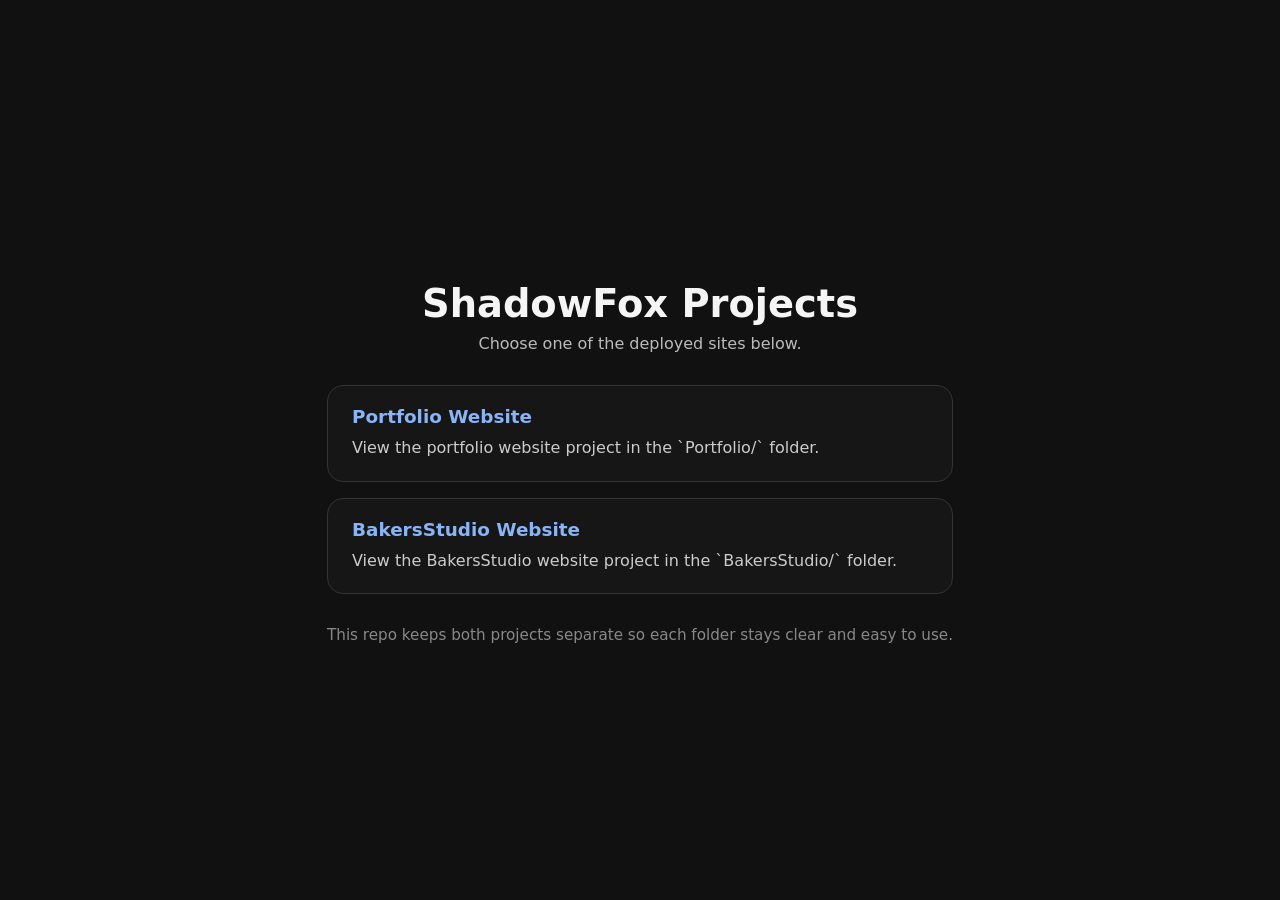
==== commit 477bb4fd: "Add root landing page linking to both deployed sites" ====
--- a/index.html
+++ b/index.html
@@ -1,385 +1,37 @@
-<!DOCTYPE html>
+﻿<!DOCTYPE html>
 <html lang="en">
-
 <head>
-    <meta charset="UTF-8">
-    <meta name="viewport" content="width=device-width, initial-scale=1.0">
-    <title>Krupali Patiwala | Portfolio</title>
-
-    <link rel="stylesheet" href="style.css">
-
-    <link href="https://fonts.googleapis.com/css2?family=Poppins:wght@300;400;500;600;700&display=swap"
-        rel="stylesheet">
-    <link rel="stylesheet" href="https://cdnjs.cloudflare.com/ajax/libs/font-awesome/6.5.1/css/all.min.css">    
+  <meta charset="UTF-8">
+  <meta name="viewport" content="width=device-width, initial-scale=1.0">
+  <title>ShadowFox Projects</title>
+  <style>
+    body { margin:0; font-family:system-ui, sans-serif; display:flex; align-items:center; justify-content:center; min-height:100vh; background:#111; color:#f5f5f5; }
+    .container { text-align:center; padding:2rem; max-width:640px; }
+    h1 { margin-bottom:0.5rem; font-size:clamp(2rem, 3vw, 3rem); }
+    p { color:#bbb; margin:0 0 2rem; }
+    .links { display:grid; gap:1rem; }
+    .link-card { background:#161616; border:1px solid #333; border-radius:16px; padding:1.25rem 1.5rem; text-align:left; transition:transform .2s ease, border-color .2s ease; }
+    .link-card:hover { transform:translateY(-3px); border-color:#4f8cff; }
+    .link-card a { color:#8ab4f8; text-decoration:none; font-size:1.15rem; font-weight:600; }
+    .link-card p { margin:0.5rem 0 0; color:#ccc; line-height:1.6; }
+    .note { margin-top:2rem; color:#888; font-size:0.95rem; }
+  </style>
 </head>
-
 <body>
-
-    <nav>
-        <div class="logo">Krupali.</div>
-
-        <ul class="nav-links">
-    <li><a href="#home">Home</a></li>
-    <li><a href="#about">About</a></li>
-    <li><a href="#skills">Expertise</a></li>
-    <li><a href="#education">Education & Certifications</a></li>
-    <li><a href="#projects">Projects</a></li>
-    <li><a href="#contact">Contact</a></li>
-</ul>
-    </nav>
-
-    
-
-    <section class="hero" id="home">
-
-        <div class="hero-text">
-
-            <h3>Welcome To My Portfolio</h3>
-
-            <h1>Krupali Patiwala</h1>
-
-            <h2>Web Developer & B.Sc. IT Student</h2>
-
-            <p>
-                Passionate about creating responsive websites,
-                modern web applications and user-friendly digital experiences.
-                I enjoy transforming ideas into functional and visually appealing solutions.
-            </p>
-
-          <div class="hero-buttons">
-
-    <a href="#projects" class="btn">
-        View Projects
-    </a>
-
-    <a href="resume/resume.pdf" class="btn-outline">
-        Download Resume
-    </a>
-
-</div>
-
-<div class="social-icons">
-
-    <a href="https://github.com/krupalipatiwala12" target="_blank">
-        <i class="fab fa-github"></i>
-    </a>
-
-    <a href="https://www.linkedin.com/in/krupali-patiwala" target="_blank">
-        <i class="fab fa-linkedin"></i>
-    </a>
-
-</div>
-
-        </div>
-
-        <div class="hero-image">
-            <img src="images/profile.jpg" alt="Profile Photo">
-        </div>
-
-    </section>
-
-    
-
-    <section class="about" id="about">
-
-        <div class="section-title">
-            <h2>About Me</h2>
-        </div>
-
-        <div class="about-content">
-
-            <p>
-                I am a B.Sc. IT student with a strong interest in web development,
-                technology and creating meaningful digital experiences.
-
-                Through academic projects and practical learning,
-                I have developed skills in front-end development,
-                responsive web design, database management and problem solving.
-
-                My goal is to become a skilled Full Stack Developer and
-                contribute to impactful technology solutions.
-            </p>
-
-        </div>
-
-    </section>
-
-    
-
-    <section class="stats">
-
-        <div class="stat-box">
-            <h2>5+</h2>
-            <p>Projects Completed</p>
-        </div>
-
-        <div class="stat-box">
-            <h2>8+</h2>
-            <p>Technical Skills</p>
-        </div>
-
-        <div class="stat-box">
-            <h2>ShadowFox</h2>
-            <p>Virtual Internship</p>
-        </div>
-
-    </section>
-
-    <section class="expertise" id="skills">
-
-    <div class="section-title">
-        <h2>My Expertise</h2>
+  <div class="container">
+    <h1>ShadowFox Projects</h1>
+    <p>Choose one of the deployed sites below.</p>
+    <div class="links">
+      <div class="link-card">
+        <a href="/ShadowFox/Portfolio/" target="_blank" rel="noopener">Portfolio Website</a>
+        <p>View the portfolio website project in the `Portfolio/` folder.</p>
+      </div>
+      <div class="link-card">
+        <a href="/ShadowFox/BakersStudio/" target="_blank" rel="noopener">BakersStudio Website</a>
+        <p>View the BakersStudio website project in the `BakersStudio/` folder.</p>
+      </div>
     </div>
-
-    <div class="expertise-grid">
-
-        <div class="expertise-card">
-            <h3>Frontend Development</h3>
-            <p>Building responsive websites using HTML, CSS and JavaScript.</p>
-        </div>
-
-        <div class="expertise-card">
-            <h3>ASP.NET Development</h3>
-            <p>Creating web applications using ASP.NET and C#.</p>
-        </div>
-
-        <div class="expertise-card">
-            <h3>Database Management</h3>
-            <p>Managing and designing SQL databases efficiently.</p>
-        </div>
-
-        <div class="expertise-card">
-            <h3>Responsive Design</h3>
-            <p>Developing websites that work perfectly on all devices.</p>
-        </div>
-
-        <div class="expertise-card">
-            <h3>Git & GitHub</h3>
-            <p>Version control and project management using GitHub.</p>
-        </div>
-
-        <div class="expertise-card">
-            <h3>UI Design</h3>
-            <p>Creating clean, modern and user-friendly interfaces.</p>
-        </div>
-
-    </div>
-
-</section>
-
-<section class="education" id="education">
-
-    <div class="section-title">
-        <h2>Education & Certifications</h2>
-    </div>
-
-    <div class="education-card">
-
-        <h3>Bachelor of Science in Information Technology</h3>
-
-        <h4>SK Somaiya College</h4>
-
-        <p>
-            Currently pursuing B.Sc. IT with focus on
-            Web Development, Database Management,
-            Programming and Software Development.
-        </p>
-
-        <span>2023 - Present</span>
-
-        <h4 class="subject-heading">Relevant Subjects</h4>
-
-        <ul class="subjects-list">
-            <li>Web Development</li>
-            <li>Database Management</li>
-            <li>Software Engineering</li>
-            <li>Programming with C#</li>
-            <li>ASP.NET Development</li>
-        </ul>
-
-    </div>
-
-    <div class="section-title certificate-title">
-        <h2>Certifications</h2>
-    </div>
-
-    <div class="certificate-container">
-
-        <div class="certificate-card">
-            <h3>Data Analysis with R Programming</h3>
-            <p>Google • Coursera</p>
-            <a href="certificate/Data-Analysis-with-R-Programming.pdf"
-               target="_blank"
-               class="btn">
-               View Certificate
-            </a>
-        </div>
-
-        <div class="certificate-card">
-            <h3>Python for Data Science, AI & Development</h3>
-            <p>IBM • Coursera</p>
-            <a href="certificate/Python-for-Data-Science-AI-and-Development.pdf"
-               target="_blank"
-               class="btn">
-               View Certificate
-            </a>
-        </div>
-
-        <div class="certificate-card">
-            <h3>Generative AI: Prompt Engineering Basics</h3>
-            <p>IBM • Coursera</p>
-            <a href="certificate/Generative-AI-Prompt-Engineering-Basics.pdf"
-               target="_blank"
-               class="btn">
-               View Certificate
-            </a>
-        </div>
-
-    </div>
-
-</section>
-
-    <section class="projects" id="projects">
-
-        <div class="section-title">
-            <h2>Projects</h2>
-        </div>
-
-        <div class="project-container">
-
-            <div class="project-card">
-
-                <img src="images/travel-tourism.png" alt="Travel & Tourism">
-
-                <h3>Travel & Tourism Website</h3>
-
-                <p>
-                    Modern tourism website showcasing destinations,
-                    travel packages and user-friendly booking experience.
-                </p>
-
-            </div>
-
-            <div class="project-card">
-
-                <img src="images/bakers-studio.png" alt="Bakers Studio">
-
-                <h3>Bakers Studio</h3>
-
-                <p>
-                    Responsive bakery website featuring products,
-                    gallery section and attractive visual design.
-                </p>
-
-            </div>
-
-            <div class="project-card">
-
-                <img src="images/event-management.png" alt="Event Management">
-
-                <h3>Event Management System</h3>
-
-                <p>
-                    Web application for managing events,
-                    schedules and organizational activities.
-                </p>
-
-            </div>
-
-            <div class="project-card">
-
-                <img src="images/hostel-management.png" alt="Hostel Management">
-
-                <h3>Hostel Management System</h3>
-
-                <p>
-                    System developed for hostel administration,
-                    room allocation and student management.
-                </p>
-
-            </div>
-
-            <div class="project-card">
-
-                <img src="images/expense.png" alt="Expense Splitter">
-
-                <h3>Expense Splitter</h3>
-
-                <p>
-                    Expense tracking and bill sharing application
-                    designed for easy financial management.
-                </p>
-
-            </div>
-
-        </div>
-
-    </section>
-
-
-
-    <section class="contact" id="contact">
-
-        <div class="section-title">
-            <h2>Contact Me</h2>
-        </div>
-
-        <div class="contact-container">
-
-            <div class="contact-info">
-
-                <p>Email:
-                <a href="mailto:Krupalipatiwala12@gmail.com">
-                Krupalipatiwala12@gmail.com
-        </a>
-                </p>
-
-                <p>LinkedIn:
-                <a href="https://www.linkedin.com/in/krupali-patiwala" target="_blank">
-                linkedin.com/in/krupali-patiwala
-        </a>
-                </p>
-
-                <p>GitHub:
-                <a href="https://github.com/krupalipatiwala12" target="_blank">
-                github.com/krupalipatiwala12
-        </a>
-           </p>
-
-            </div>
-
-            <form>
-
-                <input type="text" placeholder="Your Name" required>
-
-                <input type="email" placeholder="Your Email" required>
-
-                <textarea rows="6" placeholder="Your Message"></textarea>
-
-                <button type="submit">
-                    Send Message
-                </button>
-
-            </form>
-       <p id="success-message">
-          Message Sent Successfully 
-      </p>
-        </div>
-
-    </section>
-
-    
-
-    <footer>
-
-        <p>
-            © 2026 Krupali Patiwala • Designed & Developed by Krupali
-        </p>
-
-    </footer>
-
-    <script src="script.js"></script>
-
+    <div class="note">This repo keeps both projects separate so each folder stays clear and easy to use.</div>
+  </div>
 </body>
-
-</html>+</html>
